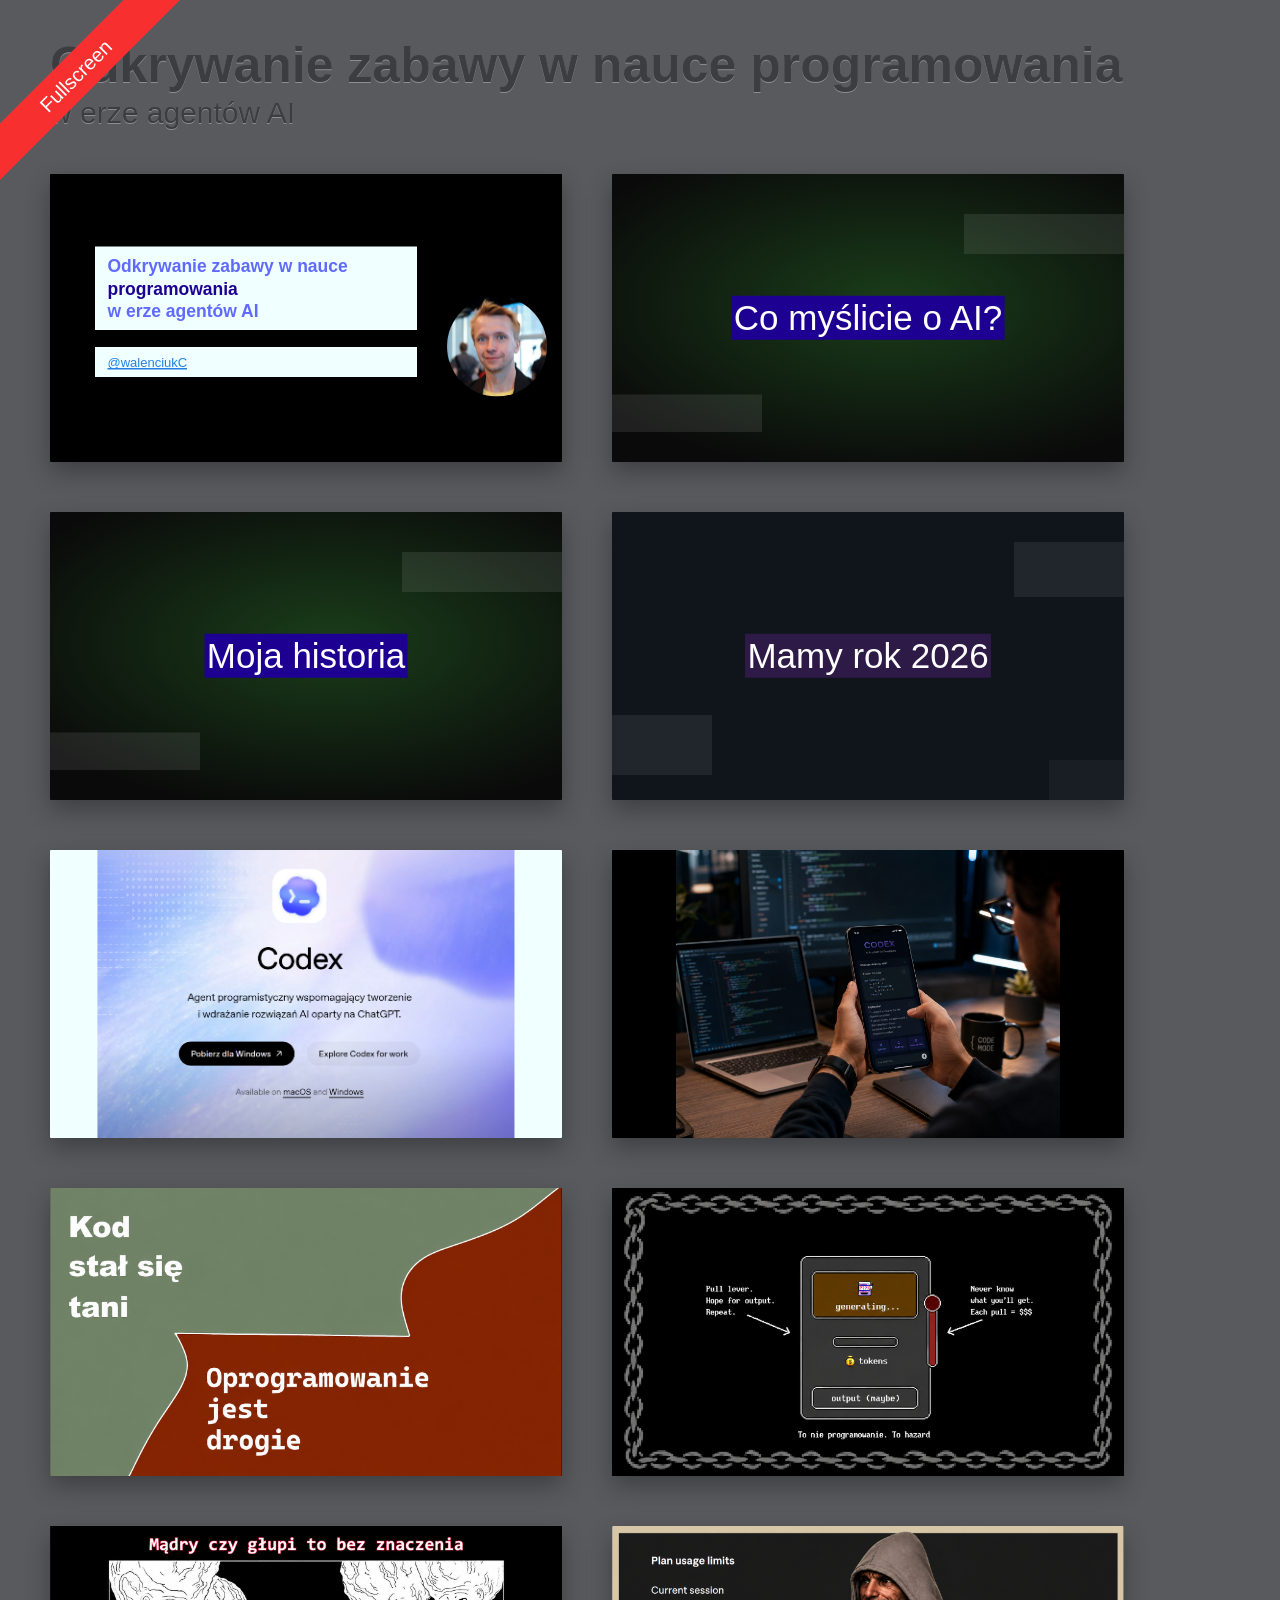
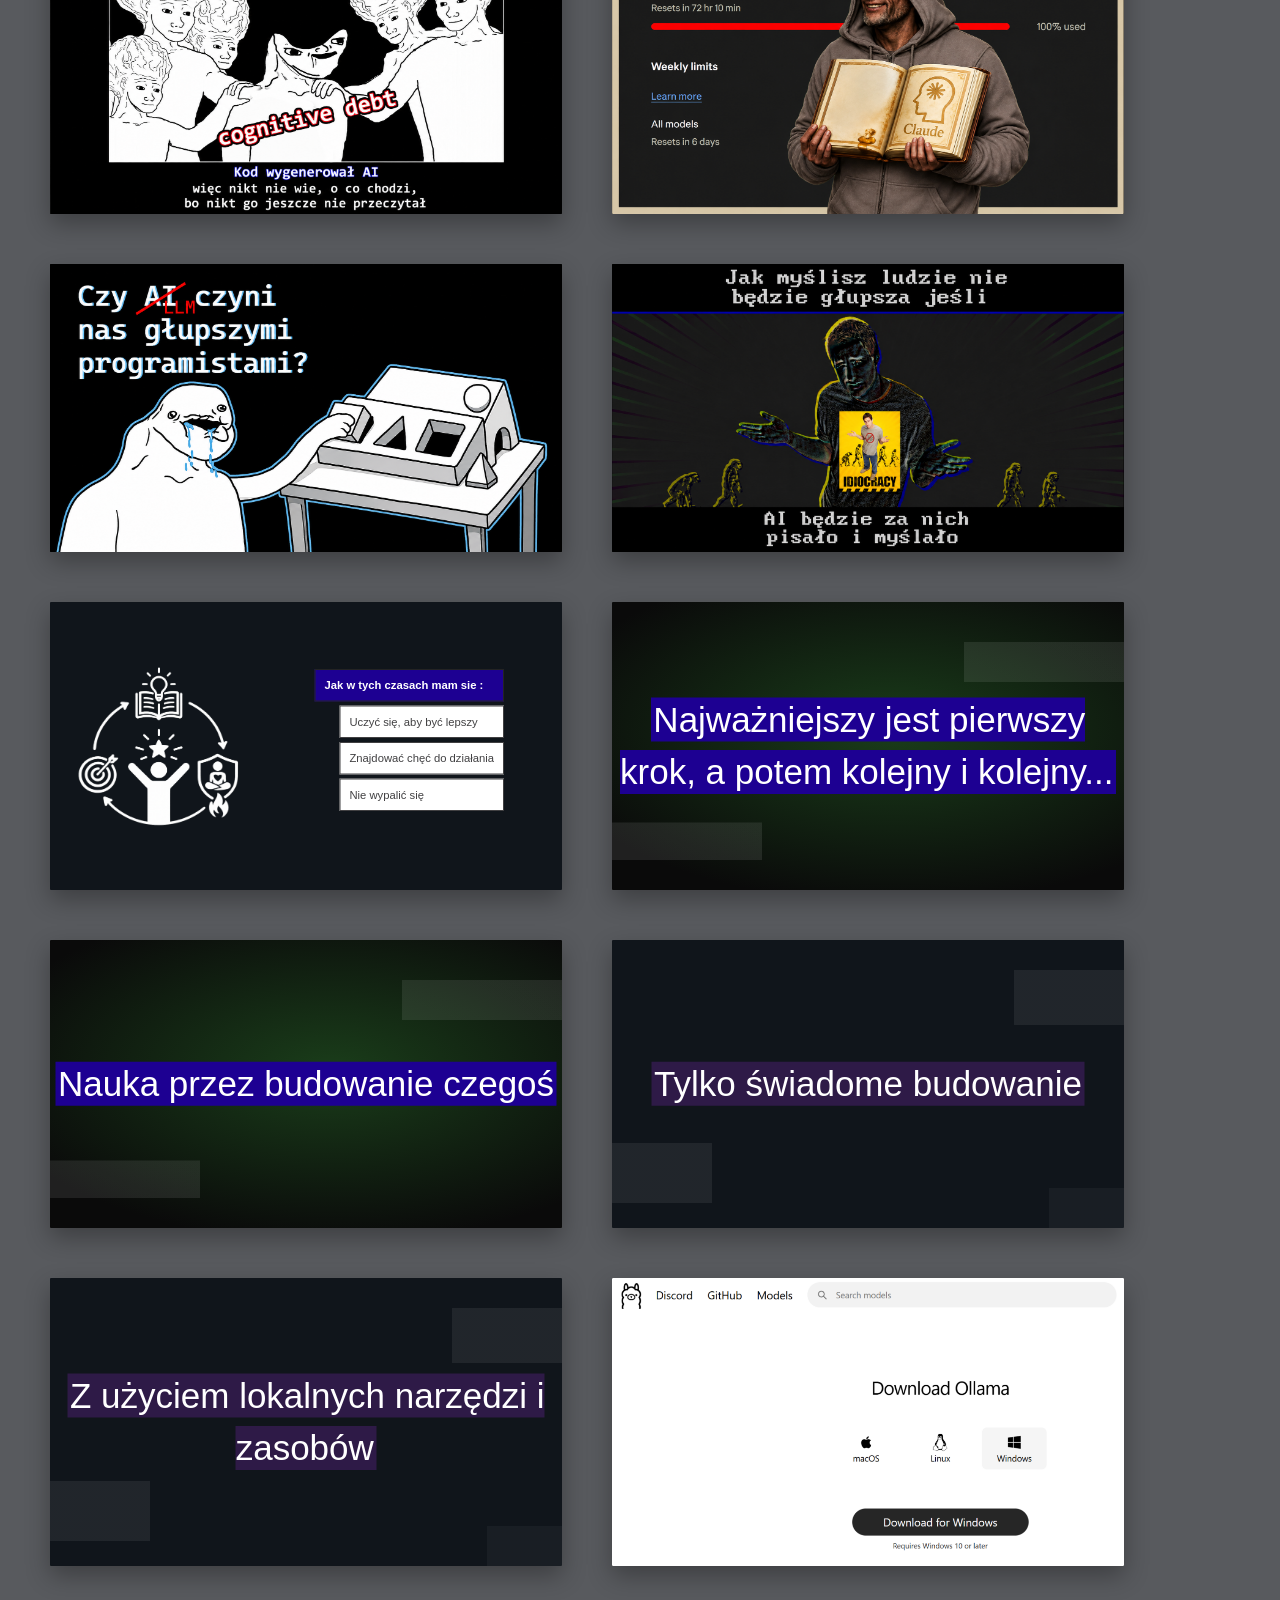
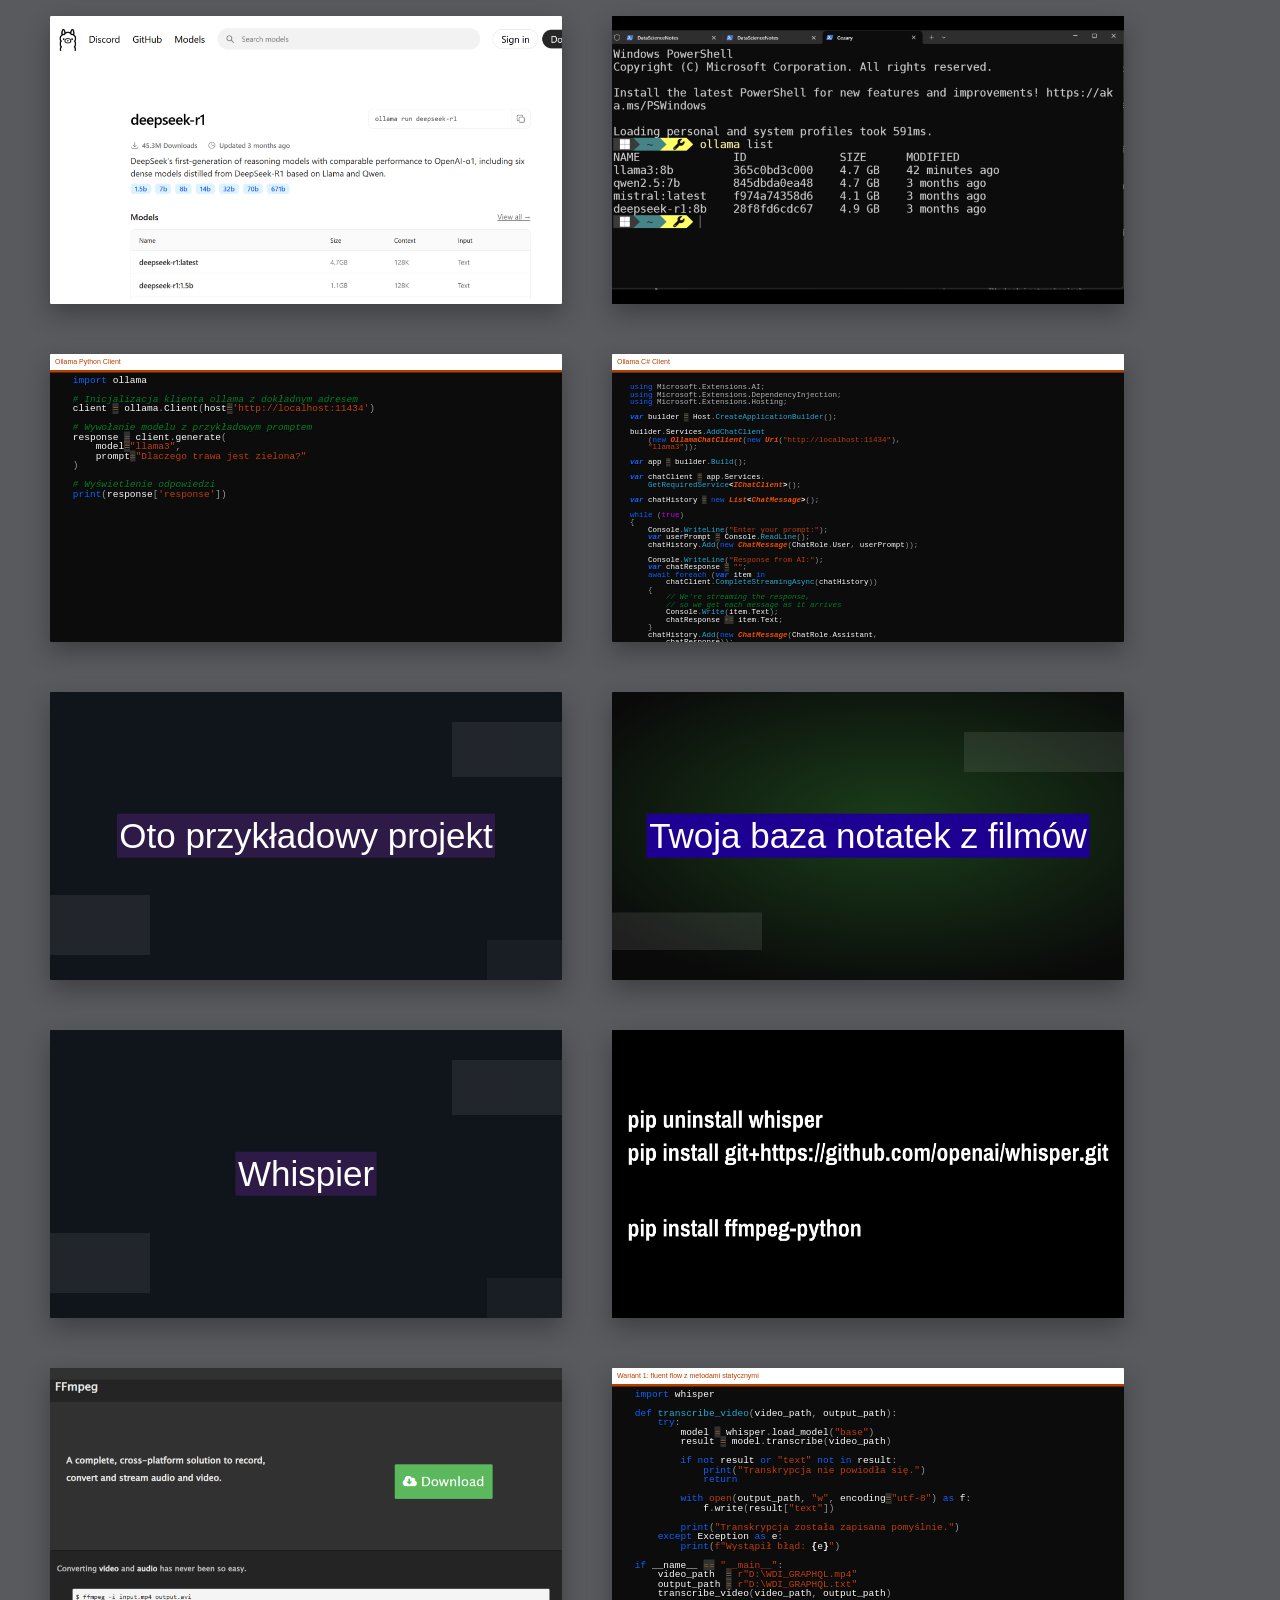
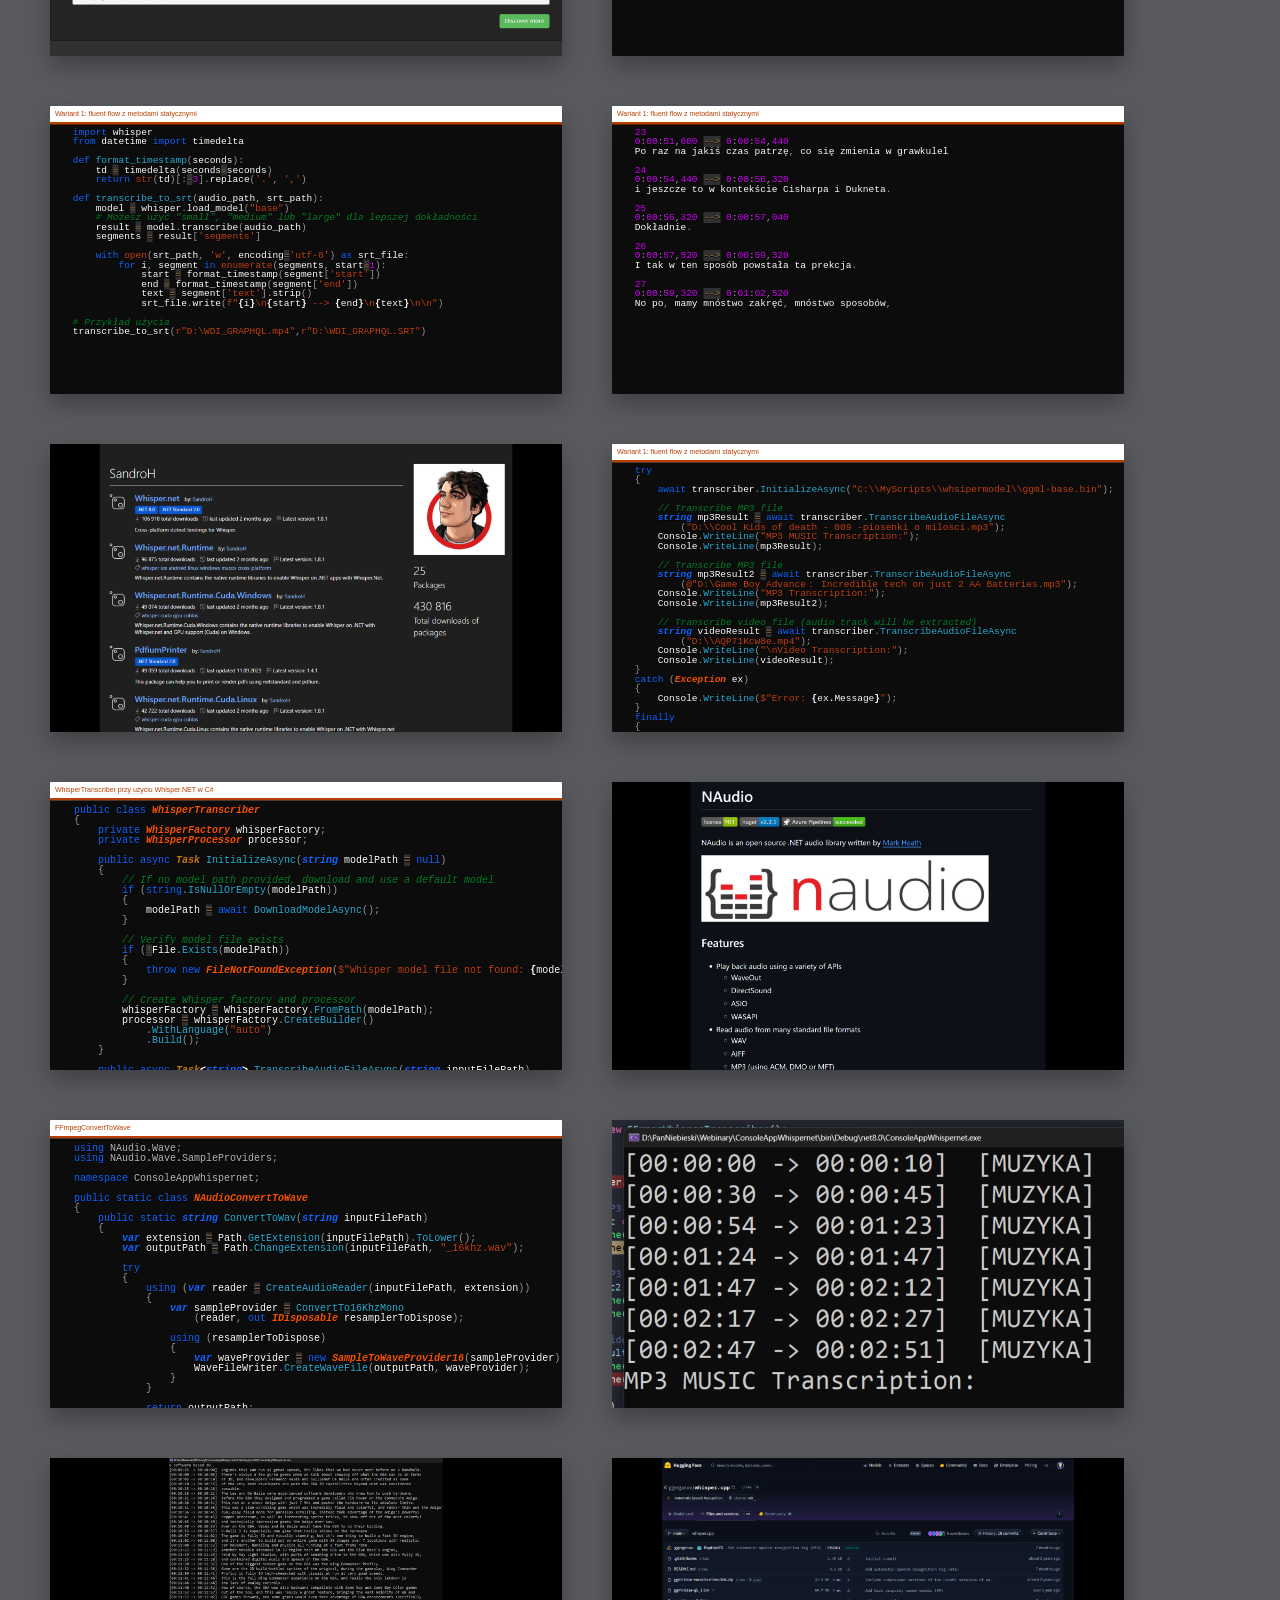
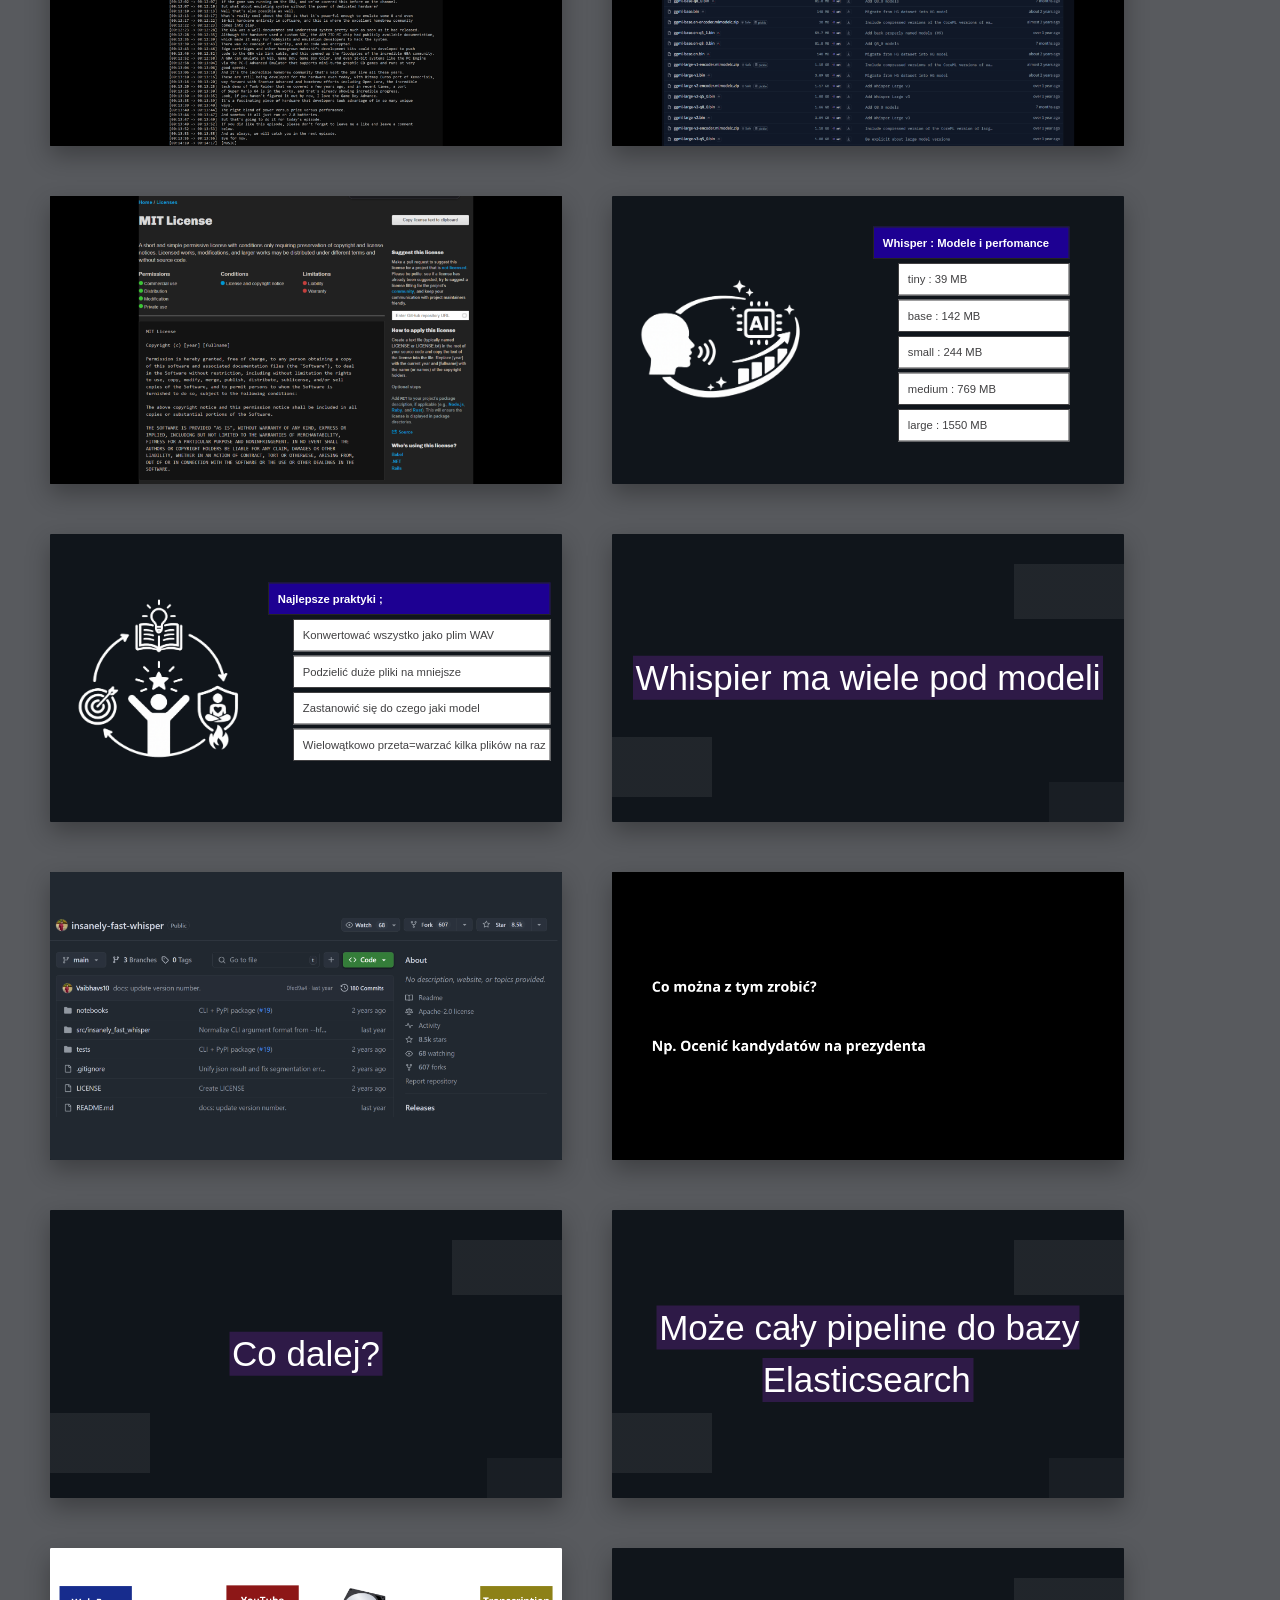
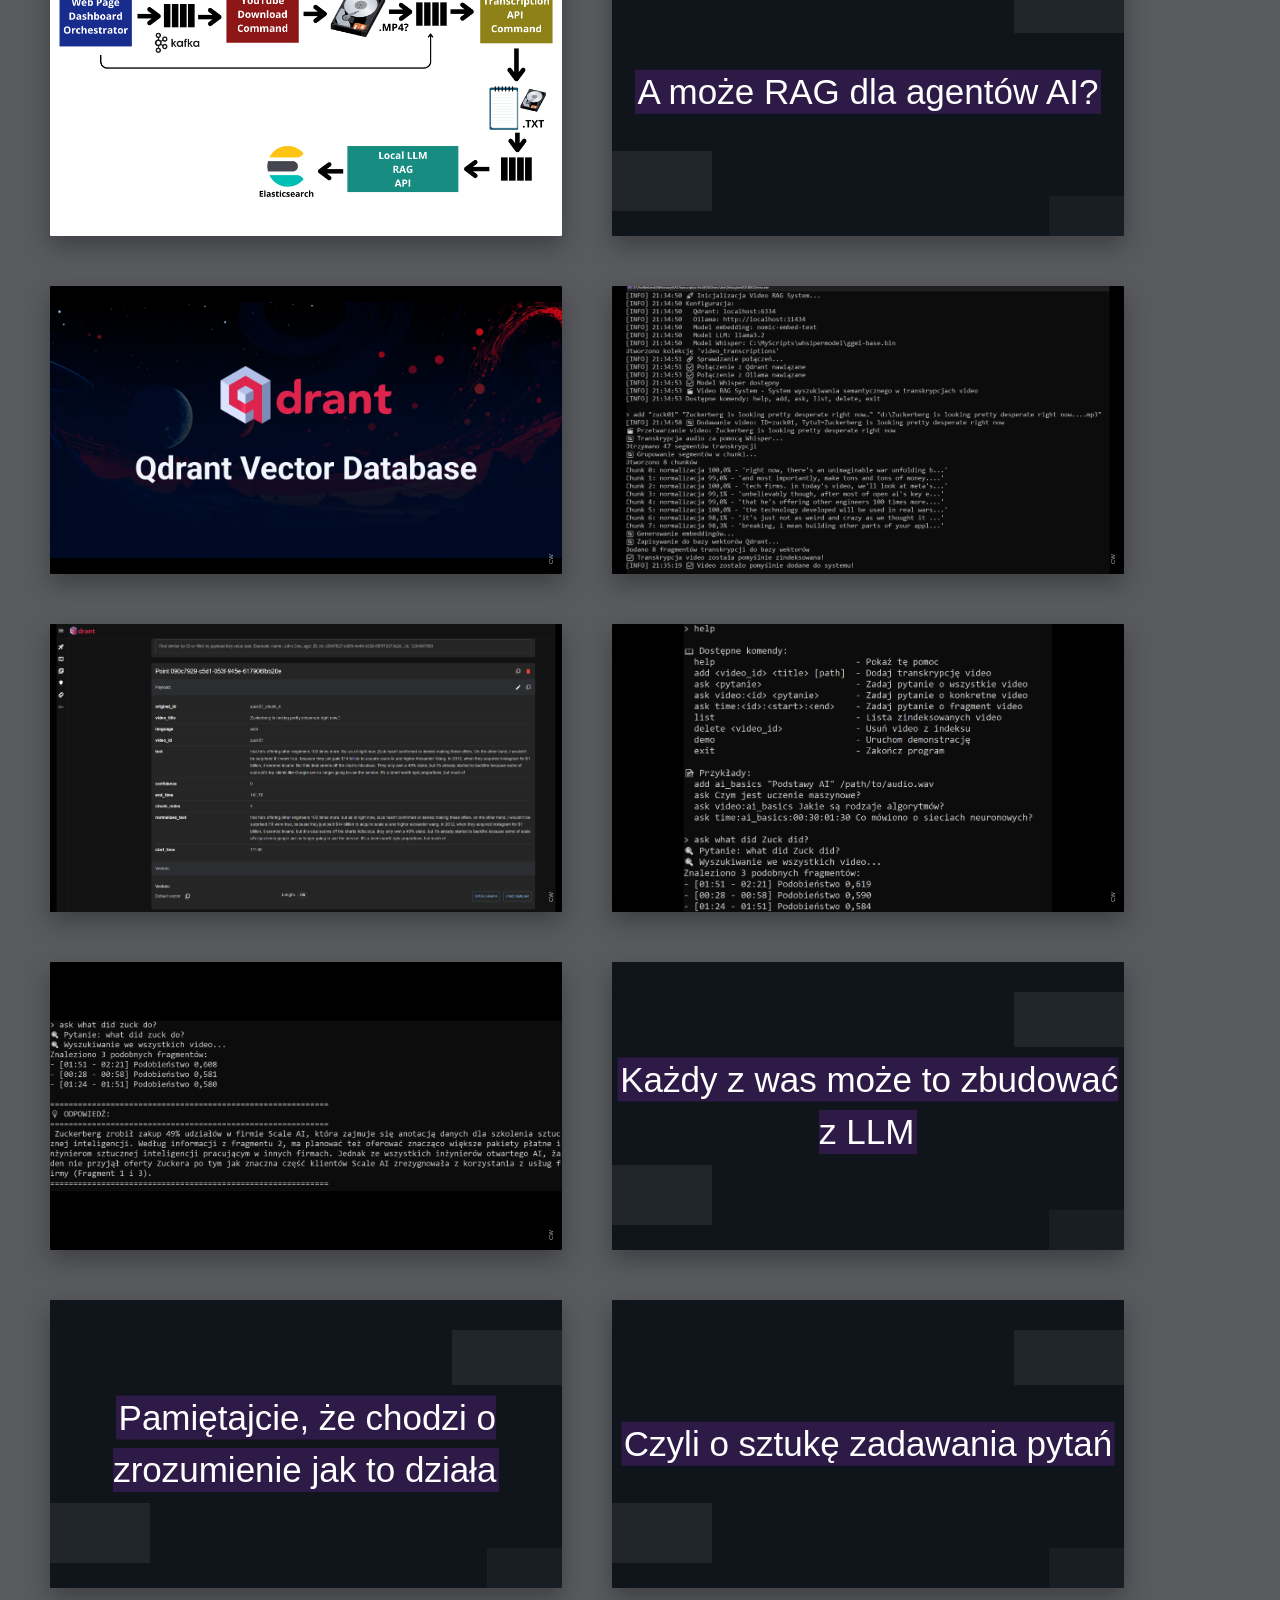
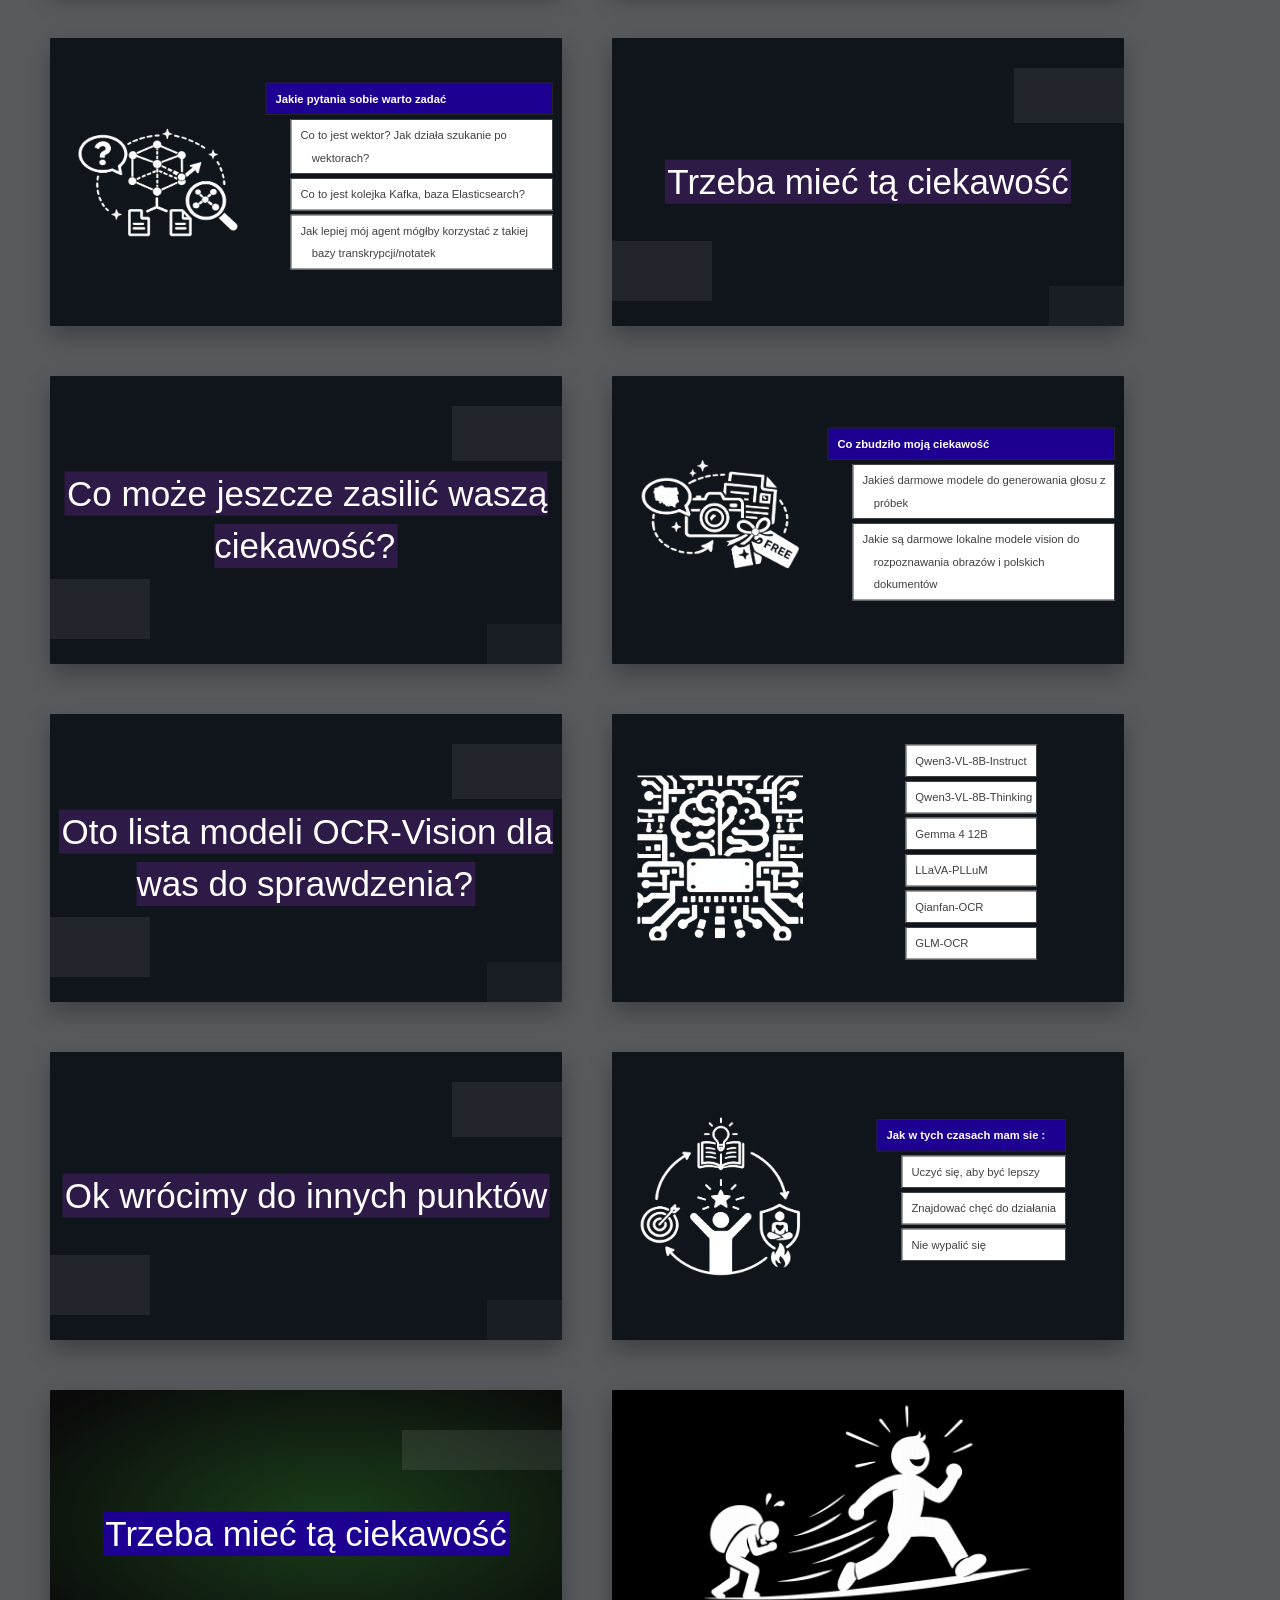
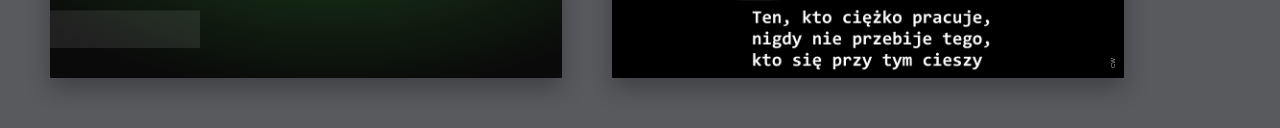
==== index.html @ 6bcb133a "First" ====
<!DOCTYPE html>
<html lang="pl">
<head>
    <title>Odkrywanie zabawy w nauce programowania w erze agentów AI</title>
    <meta charset="utf-8" />
    <meta http-equiv="x-ua-compatible" content="ie=edge" />
    <meta name="viewport" content="width=device-width" />

    <!-- Google Fonts -->
    <link href="https://fonts.googleapis.com/css?family=Fira+Sans:400,900&amp;subset=latin-ext" rel="stylesheet" />

    <!-- 1. Shower Engine (unchanged) -->
    <link rel="stylesheet" href="vendors/shower-ribbon/styles/screen-16x9.css" />

    <!-- 2. NEW: Refactored main.css (replaces old main.css, badge.css, front-page.css) -->
    <!--    Put all 9 files (_tokens.css, _base.css, etc.) in the same folder.        -->
    <!--    main.css uses @import to load them in the correct order.                   -->
    <link rel="stylesheet" href="vendors/shower-walenciuk/styles/main.css" />

    <!-- 3. Prism.js syntax highlighting (unchanged) -->
    <link rel="stylesheet" href="vendors/prism/custom-prism.css" />
    <link rel="stylesheet" href="vendors/prism/prism-my-dark.css" />
    <link rel="stylesheet" href="codegrid-dark.css" />

    <meta property="og:locale" content="pl_PL">
    <meta property="og:type" content="website">
    <meta property="og:title" content="Odkrywanie zabawy w nauce programowania w erze agentów AI">
    <meta property="og:description" content="Presentation for WDI">
    <meta property="og:url" content="https://panniebieski.github.io/MSTech_Od_zera_do_agenta_AI_w_C_Microsoft_Agent_Framework_1_0_i_MCP_w_praktyce/">
    <meta property="og:site_name" content="Odkrywanie zabawy w nauce programowania w erze agentów AI">
    <meta property="og:image" content="https://panniebieski.github.io/MSTech_Od_zera_do_agenta_AI_w_C_Microsoft_Agent_Framework_1_0_i_MCP_w_praktyce/forSocialMedia/FacebookImageForMainPage.jpg"><meta property="og:image:width" content="1200">
    <meta property="og:image:height" content="630">
    <meta name="twitter:title" content="Odkrywanie zabawy w nauce programowania w erze agentów AI">
    <meta name="twitter:description" content="Presentation for DataScience Summit 2026">
    <meta name="twitter:image" content="https://panniebieski.github.io/MSTech_Od_zera_do_agenta_AI_w_C_Microsoft_Agent_Framework_1_0_i_MCP_w_praktyce/forSocialMedia/FacebookImageForMainPage.jpg">
    <meta name="twitter:card" content="summary_large_image">
    <meta name="twitter:site" content="@walenciukc">
    <link rel="icon" type="image/png" sizes="16x16" href="https://panniebieski.github.io/MSTech_Od_zera_do_agenta_AI_w_C_Microsoft_Agent_Framework_1_0_i_MCP_w_praktyce/forSocialMedia/icon/icon16x16.png">
    <link rel="apple-touch-icon" href="https://panniebieski.github.io/MSTech_Od_zera_do_agenta_AI_w_C_Microsoft_Agent_Framework_1_0_i_MCP_w_praktyce/forSocialMedia/icon180x180.png">
    <link rel="shortcut icon" href="https://panniebieski.github.io/MSTech_Od_zera_do_agenta_AI_w_C_Microsoft_Agent_Framework_1_0_i_MCP_w_praktyce/forSocialMedia/icon16x16.png">
</head>

<body class="shower list">

    <header class="caption">
        <h1>Odkrywanie zabawy w nauce programowania</h1>
        <p> w erze agentów AI</p>
    </header>

    <section class="slide front-page">
        <div class="details">
          
            <h2 class="bigbig"><strong style="font-size: 35px; line-height: 1.3;">
                <span class="tc-8">Odkrywanie zabawy w nauce </span><br />
                <span class="tc-6">programowania </span><br />
                <span class="tc-8">w erze agentów AI</span>
            </strong></h2>
            <h2><a href="https://twitter.com/WalenciukC">@walenciukC</a></h2>
        </div>
        <div class="imag">
            <img src="images/my-avatar.jpg" alt="Speaker" />
        </div>
    </section>
    <section class="slide theme-dark tag-darkestblue decor-corners-glow">
        <span class="shout colors"><span>
           Co myślicie o AI?
        </span></span>
    </section>

        <section class="slide theme-dark tag-darkestblue decor-corners-glow">
        <span class="shout colors"><span>
           Moja historia
        </span></span>
    </section>

    <section class="slide theme-dark tag-darkpurple  decor-corners2">
        <span class="shout colors"><span>
           Mamy rok 2026
        </span></span>
    </section>
        <section class="slide theme-black" style="background-color: azure;">
        <figure>
            <img class="cover" src="pictures/01.png" alt="screenshot" />
        </figure>
    </section>
            <section class="slide theme-black">
        <figure>
            <img class="cover" src="pictures/01-1.png" alt="screenshot" />
        </figure>
    </section>
        <section class="slide theme-black">
        <figure>
            <img class="cover" src="pictures/tokens6.jpg" alt="screenshot" />
        </figure>
    </section>
        <section class="slide theme-black">
        <figure>
            <img class="cover" src="pictures/tokens.jpg" alt="screenshot" />
        </figure>
    </section>
    <section class="slide theme-black">
        <figure>
            <img class="cover" src="pictures/tokens4.jpg" alt="screenshot" />
        </figure>
    </section>
    <section class="slide theme-black">
        <figure>
            <img class="cover" src="pictures/tokens3.jpg" alt="screenshot" />
        </figure>
    </section>
            <section class="slide theme-black">
        <figure>
            <img class="cover" src="pictures/tokens5.jpg" alt="screenshot" />
        </figure>
    </section>
            <section class="slide theme-black">
        <figure>
            <img class="cover" src="pictures/token7.png" alt="screenshot" />
        </figure>
    </section>
    <section class="slide theme-dark tag-darkblue fullscreen">
        <div class="layout-splitpoint">
            <div class="split-image">
                <img title="icon" src="pictures/iconsFr/01.png" />
            </div>
            <div class="split-text">
                <ol class="nonumbers">
                    <li class="bold2">Jak w tych czasach mam sie : &nbsp;&nbsp;&nbsp;&nbsp;</li>
                    <ol class="nonumbers">
                        <li class="next">Uczyć się, aby być lepszy</li>
                        <li class="next">Znajdować chęć do działania</li>
                        <li class="next">Nie wypalić się</li>
                    </ol>
                </ol>
            </div>
        </div>
    </section>
    <section class="slide theme-dark tag-darkestblue decor-corners-glow">
        <span class="shout colors"><span>
           Najważniejszy jest pierwszy krok, a potem kolejny i kolejny...
        </span></span>
    </section>
   <section class="slide theme-dark tag-darkestblue decor-corners-glow">
        <span class="shout colors"><span>
           Nauka przez budowanie czegoś
        </span></span>
    </section>
    <section class="slide theme-dark tag-darkpurple  decor-corners2">
        <span class="shout colors"><span>
           Tylko świadome budowanie
        </span></span>
    </section>
        <section class="slide theme-dark tag-darkpurple  decor-corners2">
        <span class="shout colors"><span>
           Z użyciem lokalnych narzędzi i zasobów
        </span></span>
    </section>

                    <section class="slide theme-black">
        <figure>
            <img class="cover" src="pictures/slides/10.png" alt="screenshot" />
        </figure>
    </section>
                    <section class="slide theme-black">
        <figure>
            <img class="cover" src="pictures/slides/11.png" alt="screenshot" />
        </figure>
    </section>
                        <section class="slide theme-black">
        <figure>
            <img class="cover" src="pictures/slides/12.png" alt="screenshot" />
        </figure>
    </section>
        <section class="slide prism over bhgry">
        <div class="layout-code">
            <div class="code-header variant-white">
                <h2>Ollama Python Client</h2>
            </div>
            <div class="code-body canscroll">
                <pre style="font-size: 19px; overflow: hidden;">
                    <code style="line-height: 19px !important;" class="language-python">
                        import ollama

                        # Inicjalizacja klienta ollama z dokładnym adresem
                        client = ollama.Client(host='http://localhost:11434')

                        # Wywołanie modelu z przykładowym promptem
                        response = client.generate(
                            model="llama3",
                            prompt="Dlaczego trawa jest zielona?"
                        )

                        # Wyświetlenie odpowiedzi
                        print(response['response'])
                    </code>
                </pre>
            </div>
        </div>
    </section>
    <section class="slide prism over bhgry">
        <div class="layout-code">
            <div class="code-header variant-white">
                <h2>Ollama C# Client</h2>
            </div>
            <div class="code-body canscroll">
                <pre style="font-size: 15px; overflow: hidden;">
                    <code style="line-height: 15px !important;" class="language-cs">


                        using Microsoft.Extensions.AI;
                        using Microsoft.Extensions.DependencyInjection;
                        using Microsoft.Extensions.Hosting;

                        var builder = Host.CreateApplicationBuilder();

                        builder.Services.AddChatClient
                            (new OllamaChatClient(new Uri(&quot;http://localhost:11434&quot;),
                            &quot;llama3&quot;));

                        var app = builder.Build();

                        var chatClient = app.Services.
                            GetRequiredService&lt;IChatClient&gt;();

                        var chatHistory = new List&lt;ChatMessage&gt;();

                        while (true)
                        {
                            Console.WriteLine(&quot;Enter your prompt:&quot;);
                            var userPrompt = Console.ReadLine();
                            chatHistory.Add(new ChatMessage(ChatRole.User, userPrompt));

                            Console.WriteLine(&quot;Response from AI:&quot;);
                            var chatResponse = &quot;&quot;;
                            await foreach (var item in
                                chatClient.CompleteStreamingAsync(chatHistory))
                            {
                                // We&#39;re streaming the response,
                                // so we get each message as it arrives
                                Console.Write(item.Text);
                                chatResponse += item.Text;
                            }
                            chatHistory.Add(new ChatMessage(ChatRole.Assistant,
                                chatResponse));
                            Console.WriteLine();
                        }
                    </code>
                </pre>
            </div>
        </div>
    </section>
  <section class="slide theme-dark tag-darkpurple  decor-corners2">
        <span class="shout colors"><span>
           Oto przykładowy projekt
        </span></span>
    </section>
      <section class="slide theme-dark tag-darkestblue  decor-corners-glow">
        <span class="shout colors"><span>
           Twoja baza notatek z filmów
        </span></span>
    </section>
      <section class="slide theme-dark tag-darkpurple  decor-corners2">
        <span class="shout colors"><span>
            Whispier
        </span></span>
    </section>
                        <section class="slide theme-black">
        <figure>
            <img class="cover" src="pictures/slides/73.png" alt="screenshot" />
        </figure>
    </section>
                        <section class="slide theme-black">
        <figure>
            <img class="cover" src="pictures/slides/74.png" alt="screenshot" />
        </figure>
    </section>
            <section class="slide prism over bhgry">
        <div class="layout-code">
            <div class="code-header variant-white">
                <h2>Wariant 1: fluent flow z metodami statycznymi</h2>
            </div>
            <div class="code-body canscroll">
                <pre style="font-size: 19px; overflow: hidden;">
                    <code style="line-height: 19px !important;" class="language-python">
                        import whisper

                        def transcribe_video(video_path, output_path):
                            try:
                                model = whisper.load_model(&quot;base&quot;)
                                result = model.transcribe(video_path)

                                if not result or &quot;text&quot; not in result:
                                    print(&quot;Transkrypcja nie powiodła się.&quot;)
                                    return

                                with open(output_path, &quot;w&quot;, encoding=&quot;utf-8&quot;) as f:
                                    f.write(result[&quot;text&quot;])

                                print(&quot;Transkrypcja została zapisana pomyślnie.&quot;)
                            except Exception as e:
                                print(f&quot;Wystąpił błąd: {e}&quot;)

                        if __name__ == &quot;__main__&quot;:
                            video_path  = r&quot;D:\WDI_GRAPHQL.mp4&quot;
                            output_path = r&quot;D:\WDI_GRAPHQL.txt&quot;
                            transcribe_video(video_path, output_path)

                    </code>
                </pre>
            </div>
        </div>
    </section>
            <section class="slide prism over bhgry">
        <div class="layout-code">
            <div class="code-header variant-white">
                <h2>Wariant 1: fluent flow z metodami statycznymi</h2>
            </div>
            <div class="code-body canscroll">
                <pre style="font-size: 19px; overflow: hidden;">
                    <code style="line-height: 19px !important;" class="language-python">
                        import whisper
                        from datetime import timedelta

                        def format_timestamp(seconds):
                            td = timedelta(seconds=seconds)
                            return str(td)[:-3].replace(&#39;.&#39;, &#39;,&#39;)

                        def transcribe_to_srt(audio_path, srt_path):
                            model = whisper.load_model(&quot;base&quot;)  
                            # Możesz użyć &quot;small&quot;, &quot;medium&quot; lub &quot;large&quot; dla lepszej dokładności
                            result = model.transcribe(audio_path)
                            segments = result[&#39;segments&#39;]

                            with open(srt_path, &#39;w&#39;, encoding=&#39;utf-8&#39;) as srt_file:
                                for i, segment in enumerate(segments, start=1):
                                    start = format_timestamp(segment[&#39;start&#39;])
                                    end = format_timestamp(segment[&#39;end&#39;])
                                    text = segment[&#39;text&#39;].strip()
                                    srt_file.write(f&quot;{i}\n{start} --&gt; {end}\n{text}\n\n&quot;)

                        # Przykład użycia
                        transcribe_to_srt(r&quot;D:\WDI_GRAPHQL.mp4&quot;,r&quot;D:\WDI_GRAPHQL.SRT&quot;)
                    </code>
                </pre>
            </div>
        </div>
    </section>
                <section class="slide prism over bhgry">
        <div class="layout-code">
            <div class="code-header variant-white">
                <h2>Wariant 1: fluent flow z metodami statycznymi</h2>
            </div>
            <div class="code-body canscroll">
                <pre style="font-size: 19px; overflow: hidden;">
                    <code style="line-height: 19px !important;" class="language-python">
                        23
                        0:00:51,600 --&gt; 0:00:54,440
                        Po raz na jakiś czas patrzę, co się zmienia w grawkulel

                        24
                        0:00:54,440 --&gt; 0:00:56,320
                        i jeszcze to w kontekście Cisharpa i Dukneta.

                        25
                        0:00:56,320 --&gt; 0:00:57,040
                        Dokładnie.

                        26
                        0:00:57,520 --&gt; 0:00:59,320
                        I tak w ten spos&#243;b powstała ta prekcja.

                        27
                        0:00:59,320 --&gt; 0:01:02,520
                        No po, mamy mn&#243;stwo zakręć, mn&#243;stwo sposob&#243;w,
                    </code>
                </pre>
            </div>
        </div>
    </section>

                        <section class="slide theme-black">
        <figure>
            <img class="cover" src="pictures/slides/76.png" alt="screenshot" />
        </figure>
    </section>
                    <section class="slide prism over bhgry">
        <div class="layout-code">
            <div class="code-header variant-white">
                <h2>Wariant 1: fluent flow z metodami statycznymi</h2>
            </div>
            <div class="code-body canscroll">
                <pre style="font-size: 19px; overflow: hidden;">
                    <code style="line-height: 19px !important;" class="language-csharp">
                        try
                        {
                            await transcriber.InitializeAsync(&quot;C:\\MyScripts\\whsipermodel\\ggml-base.bin&quot;);

                            // Transcribe MP3 file
                            string mp3Result = await transcriber.TranscribeAudioFileAsync
                                (&quot;D:\\Cool Kids of death - 009 -piosenki o milosci.mp3&quot;);
                            Console.WriteLine(&quot;MP3 MUSIC Transcription:&quot;);
                            Console.WriteLine(mp3Result);

                            // Transcribe MP3 file
                            string mp3Result2 = await transcriber.TranscribeAudioFileAsync
                                (@&quot;D:\Game Boy Advance： Incredible tech on just 2 AA Batteries.mp3&quot;);
                            Console.WriteLine(&quot;MP3 Transcription:&quot;);
                            Console.WriteLine(mp3Result2);

                            // Transcribe video file (audio track will be extracted)
                            string videoResult = await transcriber.TranscribeAudioFileAsync
                                (&quot;D:\\AQP71Kcw8e.mp4&quot;);
                            Console.WriteLine(&quot;\nVideo Transcription:&quot;);
                            Console.WriteLine(videoResult);
                        }
                        catch (Exception ex)
                        {
                            Console.WriteLine($&quot;Error: {ex.Message}&quot;);
                        }
                        finally
                        {
                            transcriber.Dispose();
                        }
                    </code>
                </pre>
            </div>
        </div>
    </section>
            <section class="slide prism over bhgry">
        <div class="grid-container">
            <div class="HeaderTitle GG"> 
                <h2 class="headerCODE GG">WhisperTranscriber przy użyciu Whisper.NET w C#</h2>
            </div>
            <div class="PlaceCodeHere canscroll">
                <pre style="font-size: 20px;overflow: hidden;  " class="language-csharp">
                    <code style="line-height: 20px !important;">
                        public class WhisperTranscriber
                        {
                            private WhisperFactory whisperFactory;
                            private WhisperProcessor processor;

                            public async Task InitializeAsync(string modelPath = null)
                            {
                                // If no model path provided, download and use a default model
                                if (string.IsNullOrEmpty(modelPath))
                                {
                                    modelPath = await DownloadModelAsync();
                                }

                                // Verify model file exists
                                if (!File.Exists(modelPath))
                                {
                                    throw new FileNotFoundException($&quot;Whisper model file not found: {modelPath}&quot;);
                                }

                                // Create Whisper factory and processor
                                whisperFactory = WhisperFactory.FromPath(modelPath);
                                processor = whisperFactory.CreateBuilder()
                                    .WithLanguage(&quot;auto&quot;)
                                    .Build();
                            }

                            public async Task&lt;string&gt; TranscribeAudioFileAsync(string inputFilePath)
                            {
                                try
                                {
                                    string wavFilePath = null;

                                    if (FFmpegConvertToWave.IsFFmpegAvailable() == true)
                                    {
                                        wavFilePath = NAudioConvertToWave.ConvertToWav(inputFilePath);
                                    }
                                    else
                                    {
                                        // Convert to 16kHz mono WAV using FFmpeg
                                        wavFilePath = await FFmpegConvertToWave.ConvertToWhisperFormatAsync(inputFilePath);
                                    }

                                    // Transcribe audio
                                    var fullTranscription = &quot;&quot;;

                                    using (var fileStream = File.OpenRead(wavFilePath))
                                    {
                                        await foreach (var segment in processor.ProcessAsync(fileStream))
                                        {
                                            Console.WriteLine($&quot;[{segment.Start:hh\\:mm\\:ss} -&gt; {segment.End:hh\\:mm\\:ss}] {segment.Text}&quot;);
                                            fullTranscription += segment.Text + &quot; &quot;;
                                        }
                                    }

                                    // Clean up temporary file if it was created
                                    if (wavFilePath != inputFilePath &amp;&amp; File.Exists(wavFilePath))
                                    {
                                        File.Delete(wavFilePath);
                                    }

                                    return fullTranscription.Trim();
                                }
                                catch (Exception ex)
                                {
                                    throw new Exception($&quot;Error transcribing audio: {ex.Message}&quot;, ex);
                                }
                            }


                            private async Task&lt;string&gt; DownloadModelAsync()
                            {
                                var modelDir = Path.Combine(Environment.GetFolderPath(Environment.SpecialFolder.ApplicationData), &quot;WhisperModels&quot;);
                                Directory.CreateDirectory(modelDir);

                                var modelPath = Path.Combine(modelDir, &quot;ggml-base.bin&quot;);

                                if (!File.Exists(modelPath))
                                {
                                    Console.WriteLine(&quot;Downloading Whisper base model...&quot;);
                                    using var client = new HttpClient();
                                    var url = &quot;https://huggingface.co/ggerganov/whisper.cpp/resolve/main/ggml-base.bin&quot;;

                                    try
                                    {
                                        var response = await client.GetAsync(url);
                                        response.EnsureSuccessStatusCode();

                                        await using var fileStream = File.Create(modelPath);
                                        await response.Content.CopyToAsync(fileStream);
                                        Console.WriteLine($&quot;Model downloaded to: {modelPath}&quot;);
                                    }
                                    catch (Exception ex)
                                    {
                                        throw new Exception($&quot;Failed to download model: {ex.Message}&quot;);
                                    }
                                }

                                return modelPath;
                            }

                            public void Dispose()
                            {
                                processor?.Dispose();
                                whisperFactory?.Dispose();
                            }
                        }
                    </code>
                </pre>
            </div>
        </div>
    </section>
                                <section class="slide theme-black">
        <figure>
            <img class="cover" src="pictures/slides/79.png" alt="screenshot" />
        </figure>
    </section>
        <section class="slide prism over bhgry">
        <div class="grid-container">
            <div class="HeaderTitle GG"> 
                <h2 class="headerCODE GG">FFmpegConvertToWave</h2>
            </div>
            <div class="PlaceCodeHere canscroll">
                <pre style="font-size: 20px;overflow: hidden;  " class="language-csharp">
                    <code style="line-height: 20px !important;">
                        using NAudio.Wave;
                        using NAudio.Wave.SampleProviders;

                        namespace ConsoleAppWhispernet;

                        public static class NAudioConvertToWave
                        {
                            public static string ConvertToWav(string inputFilePath)
                            {
                                var extension = Path.GetExtension(inputFilePath).ToLower();
                                var outputPath = Path.ChangeExtension(inputFilePath, "_16khz.wav");

                                try
                                {
                                    using (var reader = CreateAudioReader(inputFilePath, extension))
                                    {
                                        var sampleProvider = ConvertTo16KhzMono
                                            (reader, out IDisposable resamplerToDispose);

                                        using (resamplerToDispose)
                                        {
                                            var waveProvider = new SampleToWaveProvider16(sampleProvider);
                                            WaveFileWriter.CreateWaveFile(outputPath, waveProvider);
                                        }
                                    }

                                    return outputPath;
                                }
                                catch (Exception ex)
                                {
                                    throw new Exception($"Error converting {inputFilePath} to 16kHz WAV: {ex.Message}", ex);
                                }
                            }


                            private static AudioFileReader CreateAudioReader
                                (string inputFilePath, string extension)
                            {
                                if (extension == ".mp3" || extension == ".wav")
                                {
                                    return new AudioFileReader(inputFilePath);
                                }
                                else
                                {
                                    // Convert unsupported formats using MediaFoundationReader to a WAV file in memory
                                    var tempReader = new MediaFoundationReader(inputFilePath);
                                    var tempWavPath = Path.GetTempFileName();
                                    WaveFileWriter.CreateWaveFile(tempWavPath, tempReader);
                                    tempReader.Dispose();

                                    return new AudioFileReader(tempWavPath);
                                }
                            }

                            private static ISampleProvider ConvertTo16KhzMono
                                (AudioFileReader reader, out IDisposable resamplerToDispose)
                            {
                                // First, convert to mono if needed
                                ISampleProvider monoProvider;
                                if (reader.WaveFormat.Channels == 1)
                                {
                                    monoProvider = reader; // Already mono
                                }
                                else
                                {
                                    monoProvider = new StereoToMonoSampleProvider(reader);
                                }

                                // Then, resample to 16000 Hz if needed
                                if (reader.WaveFormat.SampleRate != 16000)
                                {
                                    var resampler = new WdlResamplingSampleProvider(monoProvider, 16000);
                                    resamplerToDispose = reader; // Dispose reader at the end
                                    return resampler;
                                }

                                // No resampling needed
                                resamplerToDispose = reader; // Still need to dispose the reader
                                return monoProvider;
                            }
                        }
                    </code>
                </pre>
            </div>
        </div>
    </section>

                            <section class="slide theme-black">
        <figure>
            <img class="cover" src="pictures/slides/77.png" alt="screenshot" />
        </figure>
    </section>
                            <section class="slide theme-black">
        <figure>
            <img class="cover" src="pictures/slides/78.png" alt="screenshot" />
        </figure>
    </section>

                        <section class="slide theme-black">
        <figure>
            <img class="cover" src="pictures/slides/80.png" alt="screenshot" />
        </figure>
    </section>
                            <section class="slide theme-black">
        <figure>
            <img class="cover" src="pictures/slides/81.png" alt="screenshot" />
        </figure>
    </section>
        <section class="slide theme-dark tag-darkblue fullscreen">
        <div class="layout-splitpoint">
            <div class="split-image">
                <img title="icon" src="pictures/iconsFr/02.png" />
            </div>
            <div class="split-text">
                <ol class="nonumbers">
                    <li class="bold2">Whisper : Modele i perfomance &nbsp;&nbsp;&nbsp;&nbsp;</li>
                    <ol class="nonumbers">
                        <li class="next">tiny : 39 MB</li>
                        <li class="next">base : 142 MB</li>
                        <li class="next">small : 244 MB</li>
                        <li class="next">medium : 769 MB</li>
                        <li class="next">large : 1550 MB</li>
                    </ol>
                </ol>
            </div>
        </div>
    </section>
            <section class="slide theme-dark tag-darkblue fullscreen">
        <div class="layout-splitpoint">
            <div class="split-image">
                <img title="icon" src="pictures/iconsFr/01.png" />
            </div>
            <div class="split-text">
                <ol class="nonumbers">
                    <li class="bold2">Najlepsze praktyki ;</li>
                    <ol class="nonumbers">
                        <li class="next">Konwertować wszystko jako plim WAV</li>
                        <li class="next">Podzielić duże pliki na mniejsze</li>
                        <li class="next">Zastanowić się do czego jaki model</li>
                        <li class="next">Wielowątkowo przeta=warzać kilka plików na raz</li>
                    </ol>
                </ol>
            </div>
        </div>
    </section>
          <section class="slide theme-dark tag-darkpurple  decor-corners2">
        <span class="shout colors"><span>
            Whispier ma wiele pod modeli
        </span></span>
    </section>

                                <section class="slide theme-black">
        <figure>
            <img class="cover" src="pictures/slides/91.png" alt="screenshot" />
        </figure>
    </section>
                            <section class="slide theme-black">
        <figure>
            <img class="cover" src="pictures/slides/92.png" alt="screenshot" />
        </figure>
    </section>

              <section class="slide theme-dark tag-darkpurple  decor-corners2">
        <span class="shout colors"><span>
            Co dalej?
        </span></span>
    </section>

                  <section class="slide theme-dark tag-darkpurple  decor-corners2">
        <span class="shout colors"><span>
            Może cały pipeline do bazy Elasticsearch
        </span></span>
    </section>

     <section class="slide" style="background-color:black">
        <figure>
            <img class="cover" src="pictures/slides/39.png" alt="blog">
            <figcaption class="white">CW</figcaption>
        </figure>
    </section>
                      <section class="slide theme-dark tag-darkpurple  decor-corners2">
        <span class="shout colors"><span>
            A może RAG dla agentów AI?
        </span></span>
    </section>

    <section class="slide" style="background-color:black">
        <figure>
            <img class="cover" src="pictures/slides/qdrant.png" alt="blog">
            <figcaption class="white">CW</figcaption>
        </figure>
    </section>
                            <section class="slide" style="background-color:black">
        <figure>
            <img class="cover" src="pictures/slides/rag-01.png" alt="blog">
            <figcaption class="white">CW</figcaption>
        </figure>
    </section>
                                <section class="slide" style="background-color:black">
        <figure>
            <img class="cover" src="pictures/slides/rag-02.png" alt="blog">
            <figcaption class="white">CW</figcaption>
        </figure>
    </section>
                                <section class="slide" style="background-color:black">
        <figure>
            <img class="cover" src="pictures/slides/rag-03.png" alt="blog">
            <figcaption class="white">CW</figcaption>
        </figure>
    </section>
                                <section class="slide" style="background-color:black">
        <figure>
            <img class="cover" src="pictures/slides/rag-04.png" alt="blog">
            <figcaption class="white">CW</figcaption>
        </figure>
    </section>
                          <section class="slide theme-dark tag-darkpurple  decor-corners2">
        <span class="shout colors"><span>
            Każdy z was może to zbudować z LLM
        </span></span>
    </section>
                          <section class="slide theme-dark tag-darkpurple  decor-corners2">
        <span class="shout colors"><span>
            Pamiętajcie, że chodzi o zrozumienie jak to działa
        </span></span>
    </section>
                              <section class="slide theme-dark tag-darkpurple  decor-corners2">
        <span class="shout colors"><span>
            Czyli o sztukę zadawania pytań
        </span></span>
    </section>


            <section class="slide theme-dark tag-darkblue fullscreen">
        <div class="layout-splitpoint">
            <div class="split-image">
                <img title="icon" src="pictures/iconsFr/04.png" />
            </div>
            <div class="split-text">
                <ol class="nonumbers">
                    <li class="bold2">Jakie pytania sobie warto zadać</li>
                    <ol class="nonumbers">
                        <li class="next">Co to jest wektor? Jak działa szukanie po wektorach?</li>
                        <li class="next">Co to jest kolejka Kafka, baza Elasticsearch?</li>
                        <li class="next">Jak lepiej mój agent mógłby korzystać z takiej bazy transkrypcji/notatek</li>
                    </ol>
                </ol>
            </div>
        </div>
    </section>
    <section class="slide theme-dark tag-darkpurple  decor-corners2">
        <span class="shout colors"><span>
            Trzeba mieć tą ciekawość
        </span></span>
    </section>
        <section class="slide theme-dark tag-darkpurple  decor-corners2">
        <span class="shout colors"><span>
            Co może jeszcze zasilić waszą ciekawość?
        </span></span>
    </section>
        <section class="slide theme-dark tag-darkblue fullscreen">
        <div class="layout-splitpoint">
            <div class="split-image">
                <img title="icon" src="pictures/iconsFr/05.png" />
            </div>
            <div class="split-text">
                <ol class="nonumbers">
                    <li class="bold2">Co zbudziło moją ciekawość</li>
                    <ol class="nonumbers">
                        <li class="next">Jakieś darmowe modele do generowania głosu z próbek</li>
                        <li class="next">Jakie są darmowe lokalne modele vision do rozpoznawania obrazów i polskich dokumentów</li>
                    </ol>
                </ol>
            </div>
        </div>
    </section>
    <section class="slide theme-dark  tag-darkpurple  decor-corners2">
        <span class="shout colors"><span>
            Oto lista modeli OCR-Vision dla was do sprawdzenia?
        </span></span>
    </section>
        <section class="slide theme-dark tag-darkblue fullscreen">
        <div class="layout-splitpoint">
            <div class="split-image">
                <img title="icon" src="pictures/iconsFr/06.png" />
            </div>
            <div class="split-text">
                <ol class="nonumbers">
                        <li class="next">Qwen3-VL-8B-Instruct</li>
                        <li class="next">Qwen3-VL-8B-Thinking</li>
                        <li class="next">Gemma 4 12B</li>
                        <li class="next">LLaVA-PLLuM</li>
                        <li class="next">Qianfan-OCR</li>
                        <li class="next">GLM-OCR</li>
                </ol>
            </div>
        </div>
    </section>
            <section class="slide theme-dark tag-darkpurple  decor-corners2">
        <span class="shout colors"><span>
            Ok wrócimy do innych punktów
        </span></span>
    </section>
    <section class="slide theme-dark tag-darkblue fullscreen">
        <div class="layout-splitpoint">
            <div class="split-image">
                <img title="icon" src="pictures/iconsFr/01.png" />
            </div>
            <div class="split-text">
                <ol class="nonumbers">
                    <li class="bold2">Jak w tych czasach mam sie : &nbsp;&nbsp;&nbsp;&nbsp;</li>
                    <ol class="nonumbers">
                        <li class="next">Uczyć się, aby być lepszy</li>
                        <li class="next">Znajdować chęć do działania</li>
                        <li class="next">Nie wypalić się</li>
                    </ol>
                </ol>
            </div>
        </div>
    </section>
        <section class="slide theme-dark tag-darkestblue  decor-corners-glow">
        <span class="shout colors"><span>
            Trzeba mieć tą ciekawość
        </span></span>
    </section>
                                <section class="slide" style="background-color:black">
        <figure>
            <img class="cover" src="pictures/Last.png" alt="blog">
            <figcaption class="white">CW</figcaption>
        </figure>
    </section>

    <!-- Gamepad support (optional) -->
    <script src="vendors/gamepad/gamepad.js"></script>

    <!-- Shower engine -->
    <script src="vendors/shower/shower.min.js"></script>

    <!-- Gamepad ↔ Shower bridge -->
    <script src="vendors/shower-gamepad/shower.gamepad.js"></script>

    <!-- Prism.js syntax highlighting -->
    <script src="vendors/prism/prism.js"></script>
    <script src="vendors/prism/custom-prism.js"></script>

    <!-- Fullscreen badge (top-left corner) -->
    <footer class="badge badge-top-left">
        <a href="#" class="fullscreen">Fullscreen</a>
    </footer>

</body>
</html>
---- vendors/shower-ribbon/styles/screen-16x9.css ----
/**
 * Ribbon theme for Shower HTML presentation engine
 * shower-ribbon v2.1.0, https://github.com/shower/ribbon
 * @copyright 2010–2017 Vadim Makeev, http://pepelsbey.net/
 * @license MIT
 */
@charset "UTF-8";*,::after,::before{-webkit-box-sizing:border-box;box-sizing:border-box}a,abbr,acronym,address,applet,article,aside,audio,b,big,blockquote,body,canvas,caption,center,cite,code,dd,del,details,dfn,div,dl,dt,em,embed,fieldset,figcaption,figure,footer,form,h1,h2,h3,h4,h5,h6,header,hgroup,html,i,iframe,img,ins,kbd,label,legend,li,mark,menu,nav,object,ol,output,p,pre,q,ruby,s,samp,section,small,span,strike,strong,sub,summary,sup,table,tbody,td,tfoot,th,thead,time,tr,tt,u,ul,var,video{margin:0;padding:0;border:0;font:inherit;vertical-align:baseline}article,aside,details,figcaption,figure,footer,header,hgroup,main,menu,nav,section{display:block}.caption p,body{line-height:1}ol,ul{list-style:none}blockquote,q{quotes:none}blockquote::after,blockquote::before,q::after,q::before{content:none}table{border-collapse:collapse;border-spacing:0}a{text-decoration:none}@page{margin:0;size:1024px 576px}.shower{color:#000;counter-reset:slide;font:25px/2 PT Sans,sans-serif;-webkit-print-color-adjust:exact;-webkit-text-size-adjust:none;-moz-text-size-adjust:none;-ms-text-size-adjust:none}@media print{.shower{text-rendering:geometricPrecision}}.caption{font-size:25px;display:none;margin-top:-.2em;padding:0 1em .93em;width:100%;color:#3c3d40;text-shadow:0 1px 0 #8d8e90}@media (min-width:1174px){.caption{font-size:50px}}@media (min-width:2348px){.caption{font-size:100px}}.caption h1{padding-bottom:.15em;font:700 1em/1 PT Sans Narrow,sans-serif}.caption p{font-size:.6em}.caption a{color:#4b86c2;text-shadow:0 -1px 0 #1f3f60}.slide{position:relative;z-index:1;overflow:hidden;padding:106px 100px 0;width:1024px;height:576px;background:#fff;font-size:25px}.slide::after{position:absolute;top:0;right:100px;padding-top:15px;width:50px;height:100px;background:url(../images/ribbon.svg) no-repeat;color:#fff;counter-increment:slide;content:counter(slide);text-align:center}.slide h2{margin-bottom:34px;color:#585a5e;font:700 50px/1 PT Sans Narrow,sans-serif}.slide p{margin-bottom:1em}.slide p.note{color:#979a9e}.slide a{background:-webkit-gradient(linear,left bottom,left top,color-stop(.09em,currentColor),color-stop(.09em,transparent)) repeat-x;background:linear-gradient(to top,currentColor .09em,transparent .09em) repeat-x;color:#4b86c2}.slide b,.slide strong{font-weight:700}.slide blockquote,.slide dfn,.slide em,.slide i{font-style:italic}.slide code,.slide kbd,.slide mark,.slide samp{padding:.1em .3em;border-radius:.2em}.slide code,.slide kbd,.slide samp{background:rgba(88,90,94,.1);line-height:1;font-family:PT Mono,monospace,monospace}.slide mark{background:#fafaa2}.slide sub,.slide sup{position:relative;line-height:0;font-size:75%}.slide sub{bottom:-.25em}.slide sup{top:-.5em}.slide blockquote::before{position:absolute;margin:-.15em 0 0 -.43em;color:#ccc;line-height:1;font-size:8em;content:'\201C'}.slide blockquote+figcaption{margin:-1em 0 1em;font-style:italic;font-weight:700}.slide ol,.slide ul{margin-bottom:1em;counter-reset:list}.slide ol li,.slide ul li{page-break-inside:avoid;text-indent:-2em}.slide ol li::before,.slide ul li::before{display:inline-block;width:2em;color:#979a9e;text-align:right}.slide ol ol,.slide ol ul,.slide ul ol,.slide ul ul{margin-bottom:0;margin-left:2em}.slide ul>li::before{padding-right:.5em;content:'•'}.slide ul>li:lang(ru)::before{content:'—'}.slide ol>li::before{padding-right:.4em;counter-increment:list;content:counter(list) "."}.slide ol>li[value]::before{content:attr(value) "."}.slide ul>li[value]::before{content:attr(value)}.slide table{margin-left:-100px;margin-bottom:1em;width:calc(100% + 100px + 100px)}.slide table td:first-child,.slide table th:first-child{padding-left:96px}.slide table td:last-child,.slide table th:last-child{padding-right:96px}.slide table th{text-align:left;font-weight:700}.slide table tr:not(:last-of-type)>*{background:-webkit-gradient(linear,left bottom,left top,color-stop(.055em,rgba(88,90,94,.5)),color-stop(.055em,transparent)) repeat-x;background:linear-gradient(to top,rgba(88,90,94,.5) .055em,transparent .055em) repeat-x}.slide table.striped tr:nth-child(even){background:rgba(88,90,94,.1)}.slide table.striped tr>*{background-image:none}.slide pre{margin-bottom:1em;counter-reset:code;white-space:normal}.slide pre code{display:block;margin-left:-100px;padding:0 0 0 100px;width:calc(100% + 100px + 100px);border-radius:0;background:0 0;line-height:2;white-space:pre;-moz-tab-size:4;-o-tab-size:4;tab-size:4}.slide pre code:not(:only-child).mark{background:rgba(88,90,94,.1)}.slide pre code:not(:only-child)::before{position:absolute;margin-left:-2em;color:#979a9e;counter-increment:code;content:counter(code,decimal-leading-zero) "."}.slide pre mark{position:relative;z-index:-1;margin:0 -.3em}.slide pre mark.important{background:#c00;color:#fff}.slide pre .comment{color:#999}.slide footer{position:absolute;right:0;bottom:-576px;left:0;display:none;padding:41px 100px 8px;background:#fbfbba;-webkit-box-shadow:0 1px 0 #fafaa2 inset;box-shadow:0 1px 0 #fafaa2 inset;-webkit-transition:bottom .3s;transition:bottom .3s}.slide footer mark{background:rgba(255,255,255,.8)}.slide:hover>footer{bottom:0}.slide.grid{background-image:url(../images/grid.png);-ms-interpolation-mode:nearest-neighbor;image-rendering:-webkit-optimize-contrast;image-rendering:-moz-crisp-edges;image-rendering:-o-pixelated;image-rendering:pixelated}@media (-webkit-min-device-pixel-ratio:2),(min-resolution:2dppx){.slide.grid{background-image:url(../images/grid@2x.png);background-size:1024px auto}}.slide.black{background-color:#000}.slide.white{background-color:#fff}.slide.clear.active{z-index:2}.slide.clear::after{visibility:hidden}.slide .double,.slide .triple{-webkit-column-gap:75px;column-gap:75px;-webkit-hyphens:auto;-ms-hyphens:auto;hyphens:auto}.slide .double{-webkit-column-count:2;column-count:2}.slide .triple{-webkit-column-count:3;column-count:3}.slide .shout{position:absolute;top:50%;left:0;width:100%;text-align:center;line-height:1;font-size:150px;-webkit-transform:translateY(-50%);transform:translateY(-50%)}.slide .shout a{background:-webkit-gradient(linear,left bottom,left top,color-stop(.11em,currentColor),color-stop(.11em,transparent)) repeat-x;background:linear-gradient(to top,currentColor .11em,transparent .11em) repeat-x}.slide .cover{z-index:-1;max-width:100%;max-height:100%}.slide .cover.w,.slide .cover.width{width:100%;max-height:none}.slide .cover.h,.slide .cover.height{height:100%;max-width:none}.slide .cover+figcaption{position:absolute;bottom:20px;right:10px;font-size:12px;opacity:.7;-webkit-transform-origin:0 100%;transform-origin:0 100%;-webkit-transform:translateX(100%) rotate(-90deg);transform:translateX(100%) rotate(-90deg)}.slide .cover+figcaption.white{color:#fff}.slide .cover+figcaption a{color:currentcolor}.slide .cover,.slide .place{position:absolute;top:50%;left:50%;-webkit-transform:translate(-50%,-50%);transform:translate(-50%,-50%)}.slide .place.b.l,.slide .place.b.r,.slide .place.bottom.left,.slide .place.bottom.right,.slide .place.t.l,.slide .place.t.r,.slide .place.top.left,.slide .place.top.right{-webkit-transform:none;transform:none}.slide .place.b,.slide .place.bottom,.slide .place.t,.slide .place.top{-webkit-transform:translate(-50%,0);transform:translate(-50%,0)}.slide .place.l,.slide .place.left,.slide .place.r,.slide .place.right{-webkit-transform:translate(0,-50%);transform:translate(0,-50%)}.slide .place.t,.slide .place.t.r,.slide .place.top,.slide .place.top.left,.slide .place.top.right{top:0}.slide .place.r,.slide .place.right{right:0;left:auto}.slide .place.b,.slide .place.b.l,.slide .place.b.r,.slide .place.bottom,.slide .place.bottom.left,.slide .place.bottom.right{top:auto;bottom:0}.slide .place.l,.slide .place.left{left:0}.progress{left:-20px;bottom:0;z-index:1;display:none;width:0;height:0;-webkit-box-sizing:content-box;box-sizing:content-box;border:10px solid #4b86c2;border-right-color:transparent;-webkit-transition:width .2s linear;transition:width .2s linear;clip:rect(10px,1044px,20px,20px)}.progress[style*='100%']{padding-left:10px}.badge,.badge a,.progress{position:absolute}.badge{font-size:10px;top:0;z-index:1;overflow:hidden;display:none;width:9em;height:9em;right:0;visibility:hidden}@media (min-width:1174px){.badge{font-size:20px}}@media (min-width:2348px){.badge{font-size:40px}}.badge a{right:-50%;bottom:50%;left:-50%;visibility:visible;background:#4b86c2;color:#fff;text-align:center;line-height:2;-webkit-transform-origin:50% 100%;transform-origin:50% 100%;-webkit-transform:rotate(45deg);transform:rotate(45deg)}.region{display:none}@media screen{.shower.list{padding-top:25px;width:100%;display:-webkit-box;display:-webkit-flex;display:-ms-flexbox;display:flex;-webkit-flex-wrap:wrap;-ms-flex-wrap:wrap;flex-wrap:wrap;background:#585a5e;position:absolute;clip:rect(0,auto,auto,0)}}@media screen and (min-width:1174px){.shower.list{padding-top:50px}}@media screen and (min-width:2348px){.shower.list{padding-top:100px}}@media screen{.shower.list .caption{display:block}.shower.list .slide{-webkit-transform-origin:0 0;transform-origin:0 0;margin:0 -768px -407px 25px;-webkit-transform:scale(.25);transform:scale(.25);border-radius:2px;-webkit-box-shadow:0 20px 50px rgba(0,0,0,.3);box-shadow:0 20px 50px rgba(0,0,0,.3)}}@media screen and (min-width:1174px){.shower.list .slide{margin:0 -512px -238px 50px;-webkit-transform:scale(.5);transform:scale(.5)}}@media screen and (min-width:2348px){.shower.list .slide{margin:0 0 100px 100px;-webkit-transform:scale(1);transform:scale(1)}}@media screen{.shower.list .slide:hover{-webkit-box-shadow:0 0 0 20px rgba(0,0,0,.1),0 20px 50px rgba(0,0,0,.3);box-shadow:0 0 0 20px rgba(0,0,0,.1),0 20px 50px rgba(0,0,0,.3)}.shower.list .slide.active{-webkit-box-shadow:0 0 0 1px #376da3,0 0 0 20px #4b86c2,0 20px 50px rgba(0,0,0,.3);box-shadow:0 0 0 1px #376da3,0 0 0 20px #4b86c2,0 20px 50px rgba(0,0,0,.3)}.shower.list .slide *{pointer-events:none}.shower.list .badge,.shower.list .slide footer{display:block}.shower.full{position:absolute;top:50%;left:50%;overflow:hidden;margin:-288px 0 0 -512px;width:1024px;height:576px;background:#000}.shower.full .slide{position:absolute;top:0;left:0;margin-left:-150%;visibility:hidden}.shower.full .slide.active{margin:0;visibility:visible}.shower.full .slide pre code:not(:only-child).mark.next{visibility:visible;background:0 0}.shower.full .slide pre code:not(:only-child).mark.next.active{background:rgba(88,90,94,.1)}.shower.full .slide .next{visibility:hidden}.shower.full .slide .next.active{visibility:visible}.shower.full .slide .shout.grow,.shower.full .slide .shout.shrink{opacity:0;-webkit-transition:.4s ease-out;transition:.4s ease-out;-webkit-transition-property:opacity,-webkit-transform;transition-property:opacity,transform;transition-property:opacity,transform,-webkit-transform}.shower.full .slide .shout.grow{-webkit-transform:scale(.1) translateY(-50%);transform:scale(.1) translateY(-50%)}.shower.full .slide .shout.shrink{-webkit-transform:scale(10) translateY(-50%);transform:scale(10) translateY(-50%)}.shower.full .slide.active .shout.grow,.shower.full .slide.active .shout.shrink{opacity:1;-webkit-transform:scale(1) translateY(-50%);transform:scale(1) translateY(-50%)}.shower.full .progress{display:block;-webkit-transform:translateZ(0);transform:translateZ(0)}.shower.full .region{position:absolute;clip:rect(0 0 0 0);overflow:hidden;margin:-1px;padding:0;width:1px;height:1px;border:none;display:block}}
---- vendors/shower-walenciuk/styles/main.css ----
/* ==========================================================================
   main.css — Barrel Import
   
   This single file loads all partials in the correct order.
   The Shower engine CSS (screen-16x9.css) is loaded in <head> BEFORE this.
   
   Order matters:
   1. Tokens (variables) — must come first
   2. Base (Shower overrides) — depends on tokens
   3. Themes (slide backgrounds) — depends on tokens
   4. Layouts (grid systems) — standalone
   5. Components (cards, highlights) — depends on tokens
   6. Code (Prism overrides) — depends on tokens
   7. Front Page — specific slide
   8. Utilities — can override anything
   ========================================================================== */

@import url('./_tokens.css');
@import url('./_base.css');
@import url('./_slide-themes.css');
@import url('./_slide-layouts.css');
@import url('./_components.css');
@import url('./_code.css');
@import url('./_front-page.css');
@import url('./_utilities.css');
@import url('./_comparion_table.css');
@import url('./_agent-diagrams.css');
@import url('./_references.css');
@import url('./_slide-decor.css');
@import url('./callout.css');
@import url('./_data_table.css');
---- vendors/prism/custom-prism.css ----
/* Custom style for prism.css */

.slide.prism {
    padding: 0 30px 0;
}

.slide.prism h2 {
    padding-top: 40px;
    padding-bottom: 10px;
    margin-bottom: 0;
}

.slide.prism pre[class*="language-"] {
    background: none;
    margin: 0;
    padding-top: 0.5em;
}

.slide.prism pre[class*="language-"] code {
    line-height: 50px;
}

.slide.prism pre[class*="language-"].line-numbers {
    padding-left: 2.5em;
}

.slide.prism pre[class*="language-"].line-numbers code {
    margin-left: 0;
    padding-left: 0;
}

.slide pre code {
    line-height: 1.1 !important;
  
    margin-left: -13em;
    padding: 0px !important;
}
---- vendors/prism/prism-my-dark.css ----
/* PrismJS 1.20.0
https://prismjs.com/download.html#themes=prism&languages=[base64] */
/**
 * prism.js default theme for JavaScript, CSS and HTML
 * Based on dabblet (http://dabblet.com)
 * @author Lea Verou
 */

 code[class*="language-"],
 pre[class*="language-"] {
	 color: white;
	 background: none;
	 text-shadow: 0 1px black;
	 font-family: Consolas, Monaco, 'Andale Mono', 'Ubuntu Mono', monospace;
	 font-size: 1em;
	 text-align: left;
	 white-space: pre;
	 word-spacing: normal;
	 word-break: normal;
	 word-wrap: normal;
	 line-height: 1.5;
 
	 -moz-tab-size: 4;
	 -o-tab-size: 4;
	 tab-size: 4;
 
	 -webkit-hyphens: none;
	 -moz-hyphens: none;
	 -ms-hyphens: none;
	 hyphens: none;
 }
 
 pre[class*="language-"]::-moz-selection, pre[class*="language-"] ::-moz-selection,
 code[class*="language-"]::-moz-selection, code[class*="language-"] ::-moz-selection {
	 text-shadow: none;
	 background: #1e232a;
 }
 
 pre[class*="language-"]::selection, pre[class*="language-"] ::selection,
 code[class*="language-"]::selection, code[class*="language-"] ::selection {
	 text-shadow: none;
	 background: #1e232a;
 }
 
 @media print {
	 code[class*="language-"],
	 pre[class*="language-"] {
		 text-shadow: none;
	 }
 }
 
 /* Code blocks */
 pre[class*="language-"] {
	 padding: 1em;
	 margin: .5em 0;
	 overflow: auto;
 }
 
 :not(pre) > code[class*="language-"],
 pre[class*="language-"] {
	 background: #161616;
 }
 
 /* Inline code */
 :not(pre) > code[class*="language-"] {
	 padding: .1em;
	 border-radius: .3em;
	 white-space: normal;
 }
 
 .token.comment,
 .token.prolog,
 .token.doctype,
 .token.cdata {
	 color: slategray;
 }
 
 .token.punctuation {
	 color: #999;
 }
 
 .token.namespace {
	 opacity: .7;
 }
 
 .token.property,
 .token.tag,
 .token.boolean,
 .token.number,
 .token.constant,
 .token.symbol,
 .token.deleted {
	color: #905;
	color: #70C8F7;
	color: #5f0070;
	color: #d400fa;
 }
 
 .token.selector,
 .token.attr-name,
 .token.string,
 .token.char,
 .token.builtin,
 .token.inserted {
	 color: #690;
	 color : #C24215;
 }
 
 .token.operator,
 .token.entity,
 .token.url,
 .language-css .token.string,
 .style .token.string {
	 color: #9a6e3a;
	 /* This background color was intended by the author of this theme. */
	 background: rgba(86, 86, 86, 0.5);
 }
 
 .token.atrule,
 .token.attr-value,
 .token.keyword {
	 color: #4000FF;
	 color: #07a;
	 color: #1265FF;
 }
 
 .token.function,
 .token.class-name {
	 color: #DD4A68;
	 color: #70C8F7;
	 color: #003994;
	 color: #F55300;
	
	 font-style: italic;
	 font-weight: bold;
 }

 
 .token.regex,
 .token.important,
 .token.variable {
	 color: #e90;
 }
 
 .token.important,
 .token.bold {
	 font-weight: bold;
 }
 .token.italic {
	 font-style: italic;
 }
 
 .token.entity {
	 cursor: help;
 }
 
.token .punctuation {
	color: #DD4A68;
	color:rgb(255, 255, 255);
	font-weight: bold;
}

.token.function {
	color: #2BADD5;

	font-weight: normal;
	font-style: normal;
	
}

.token.return-type.class-name {
	color:#C5790F;
}

.token.comment {
	color:#05812A !important;
	font-style: italic;
}
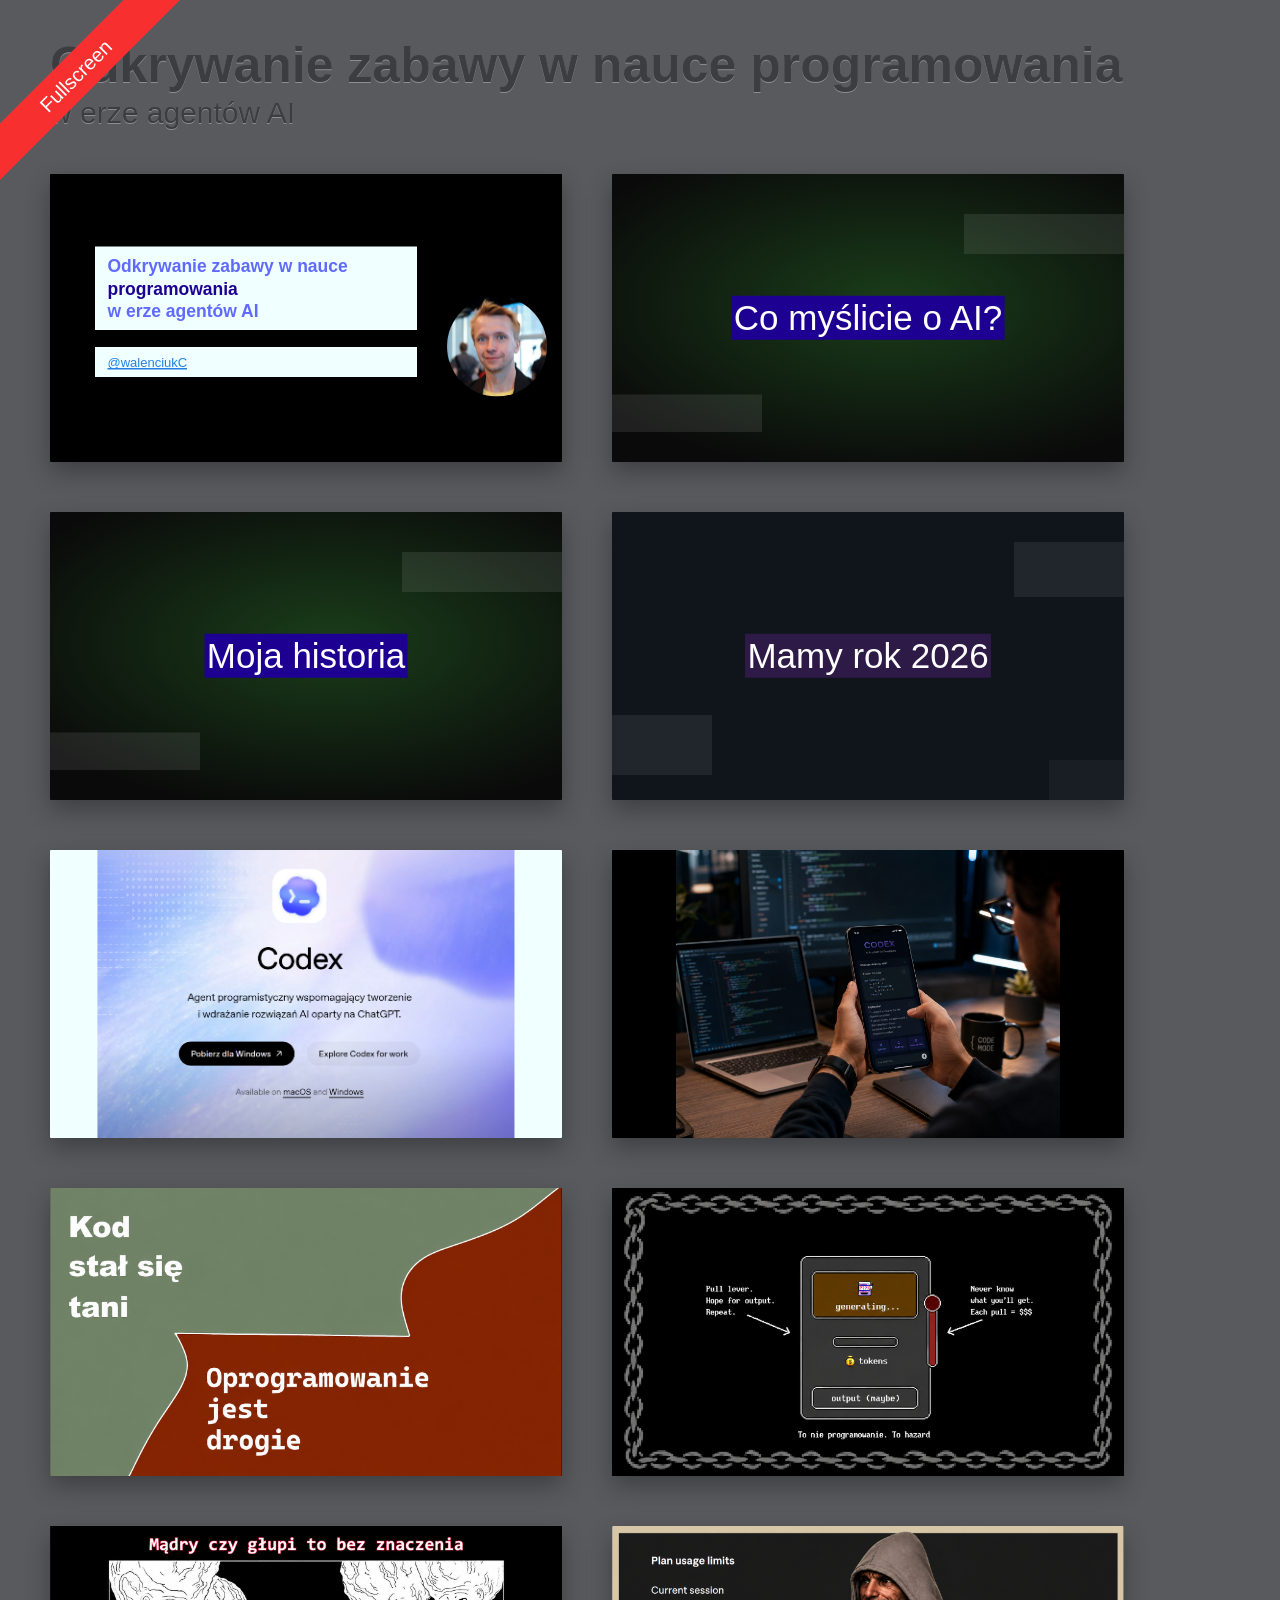
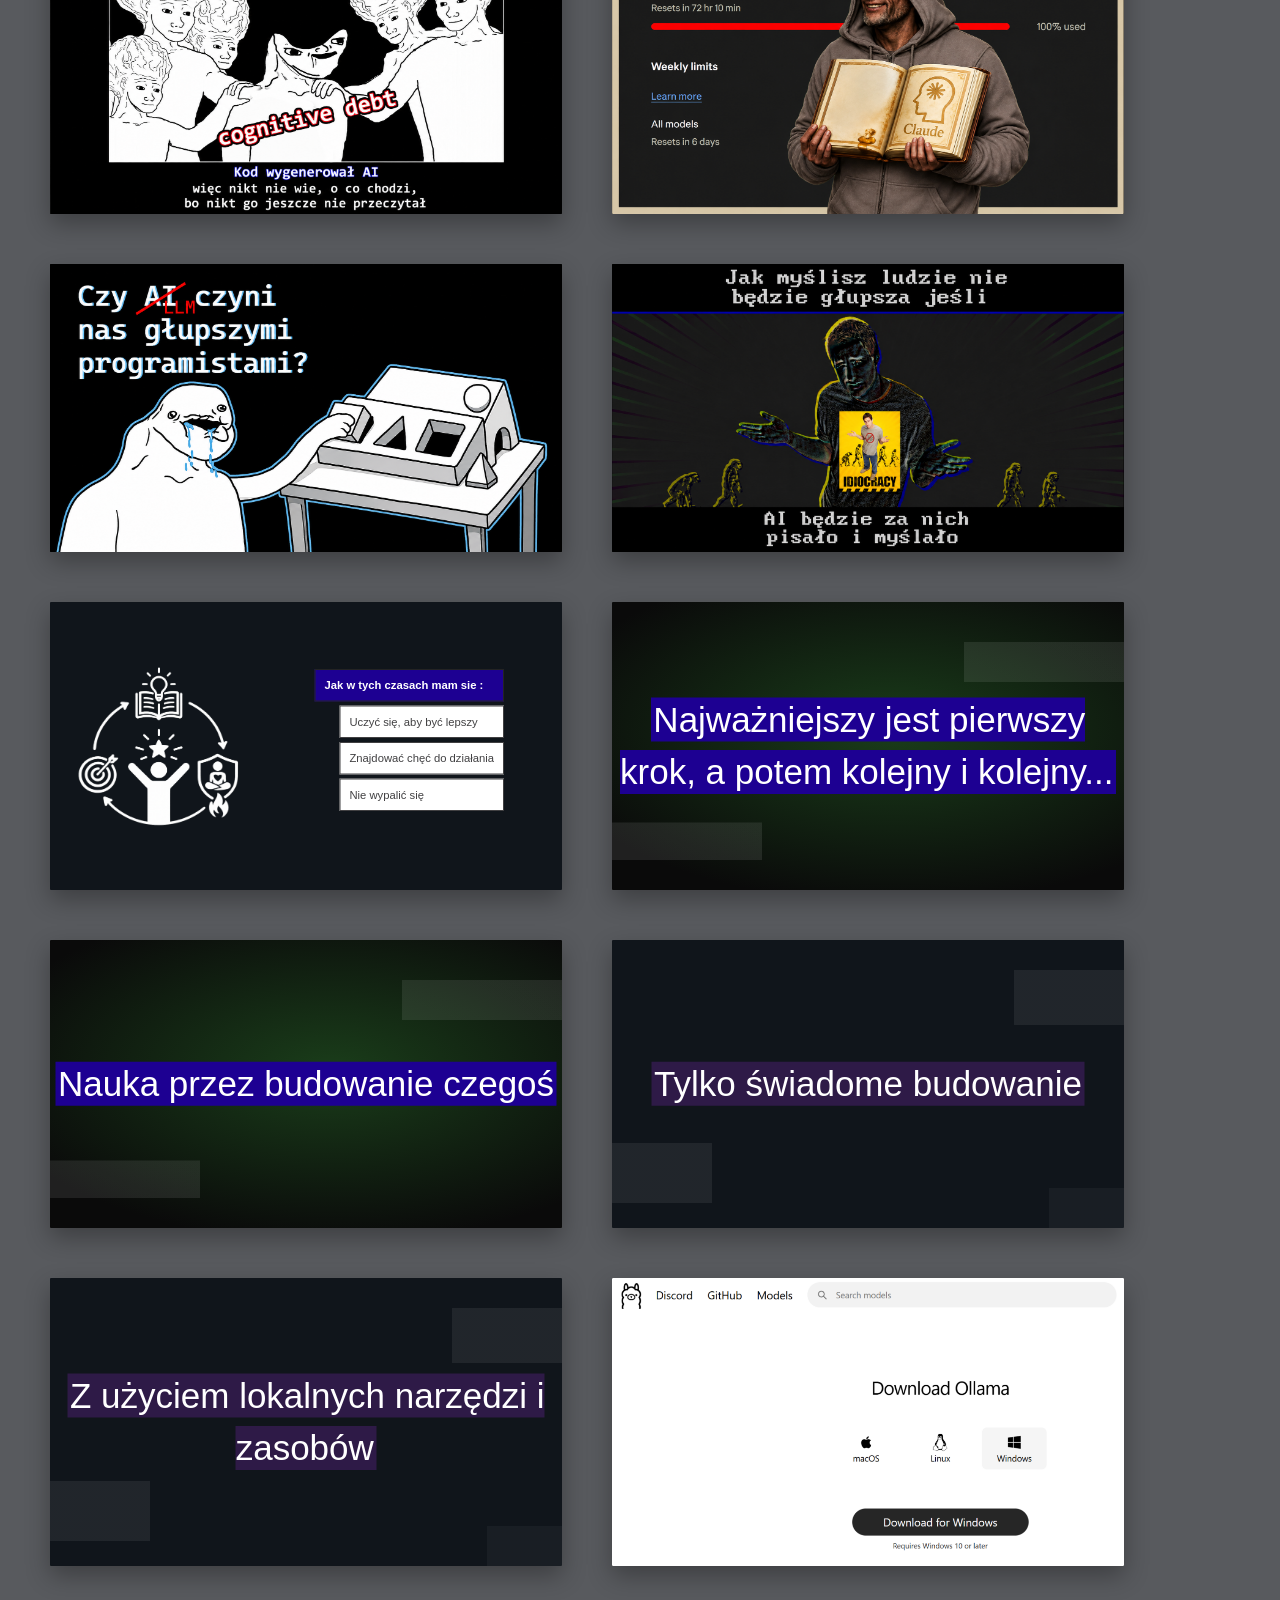
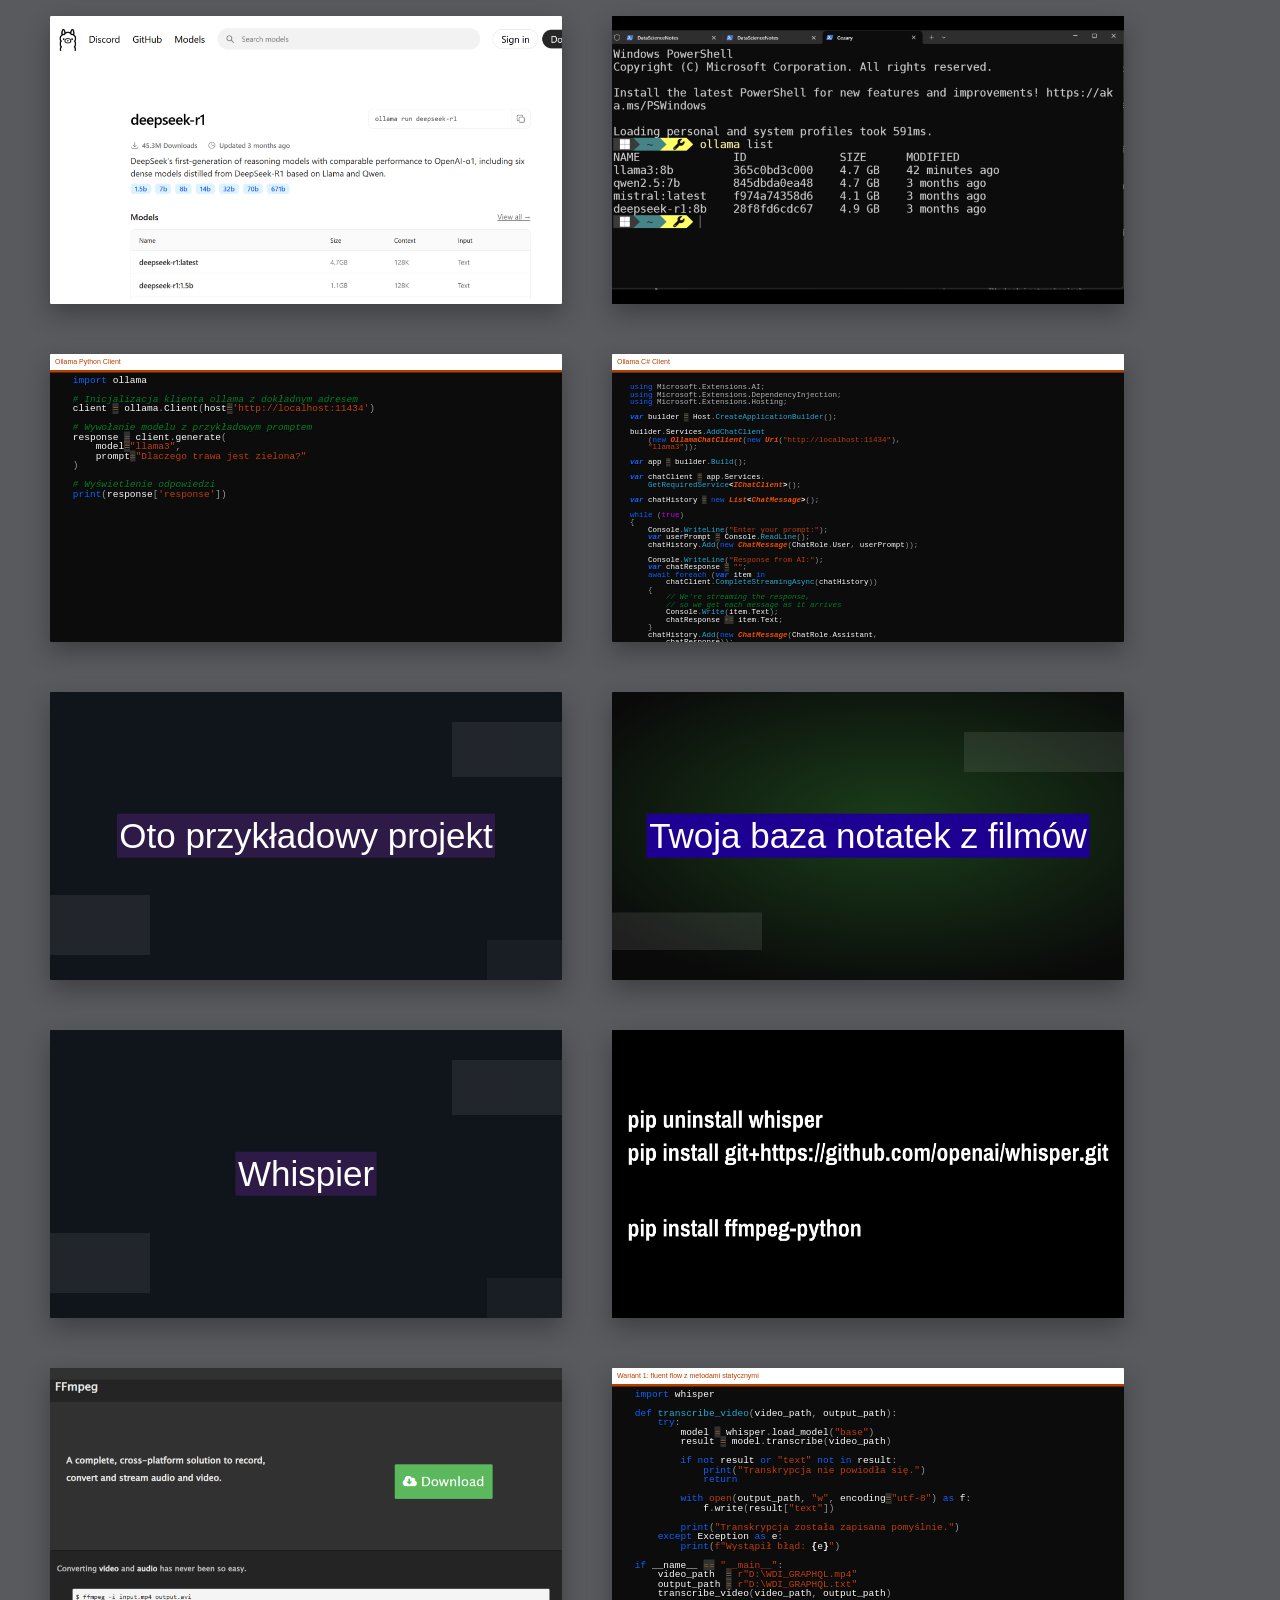
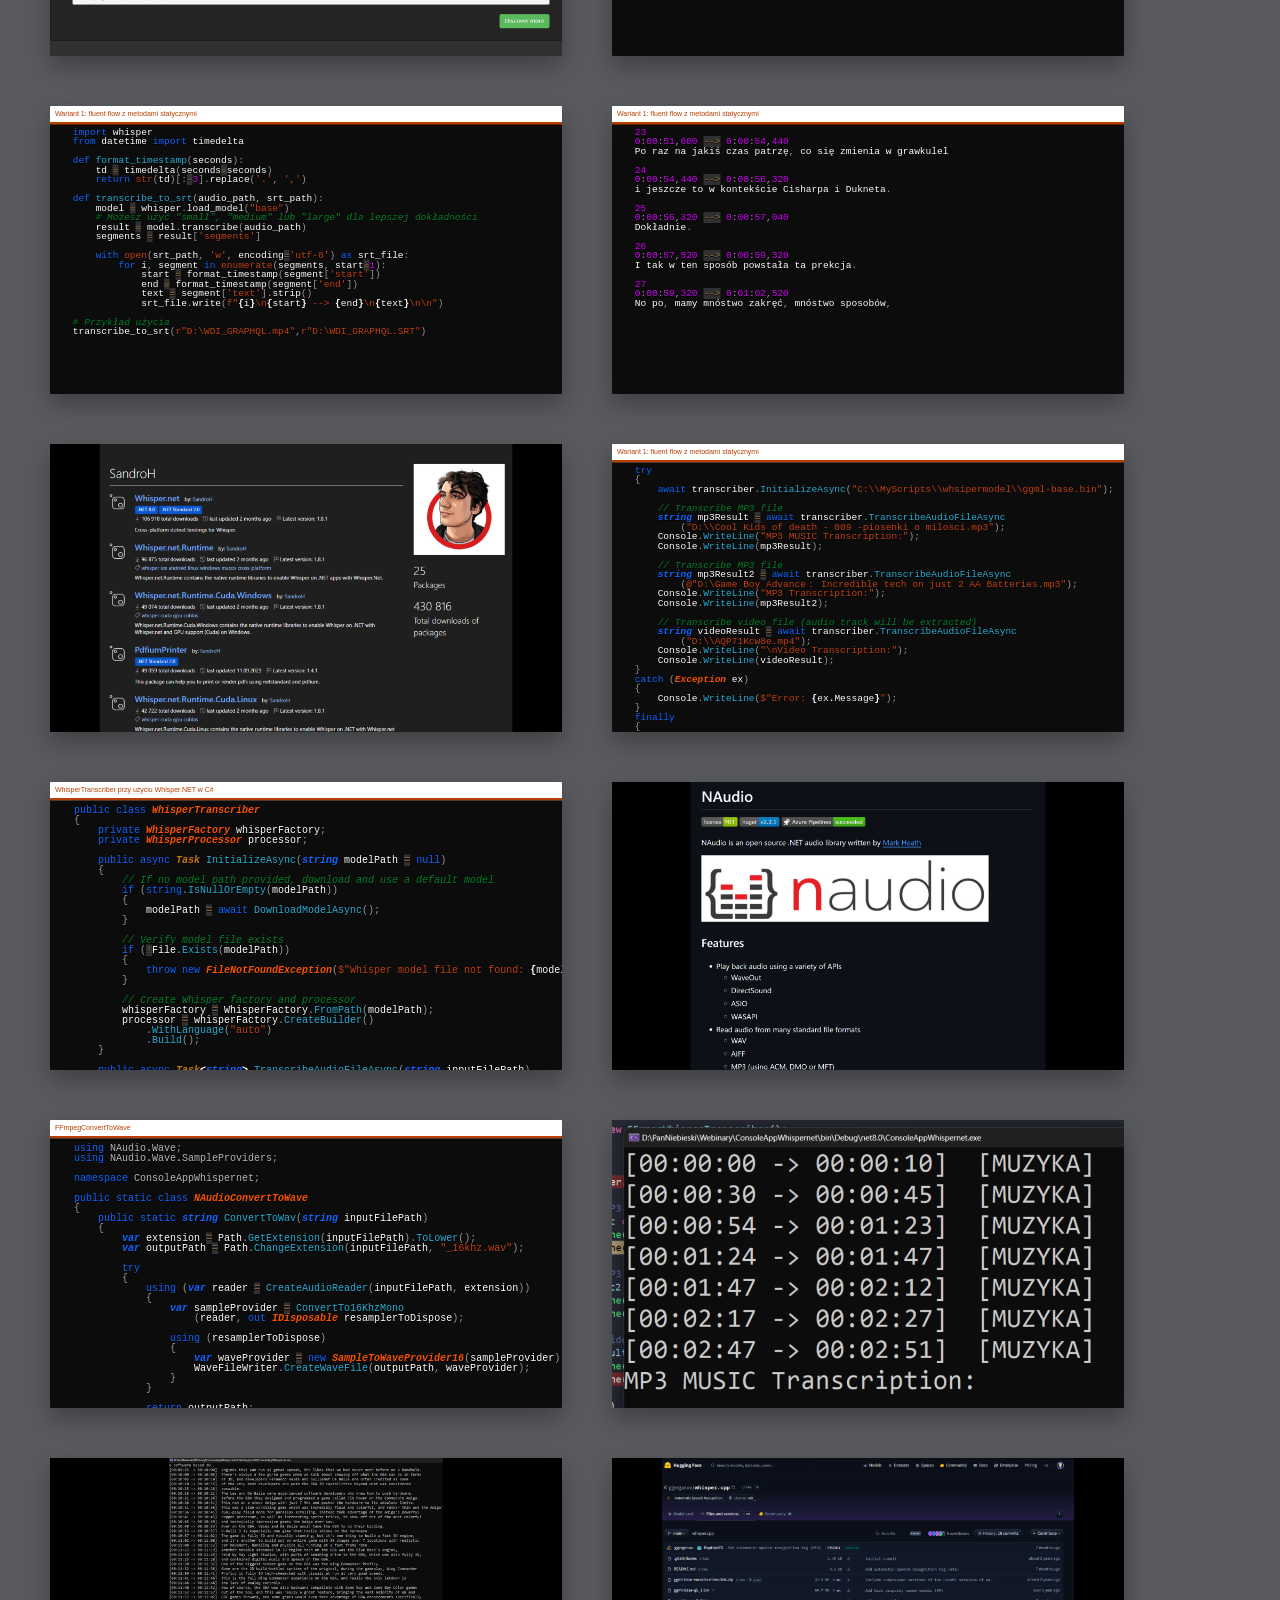
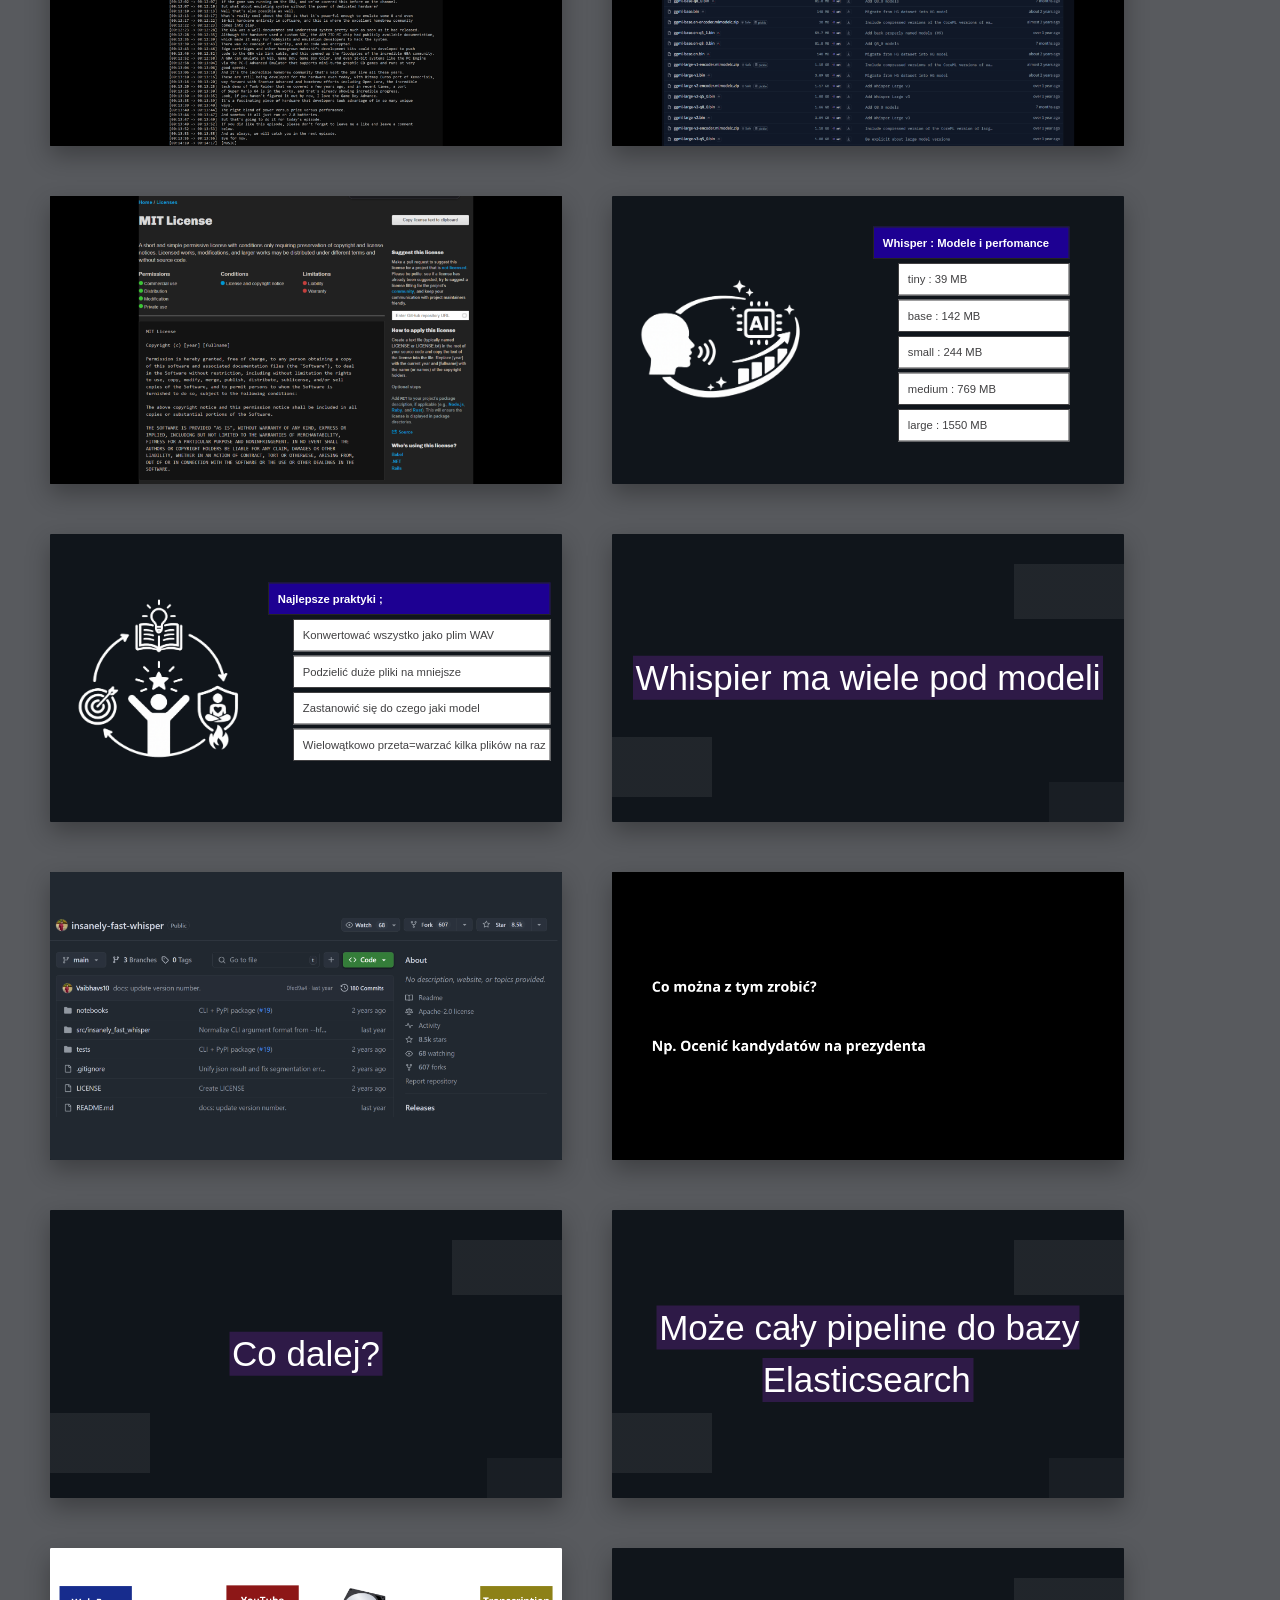
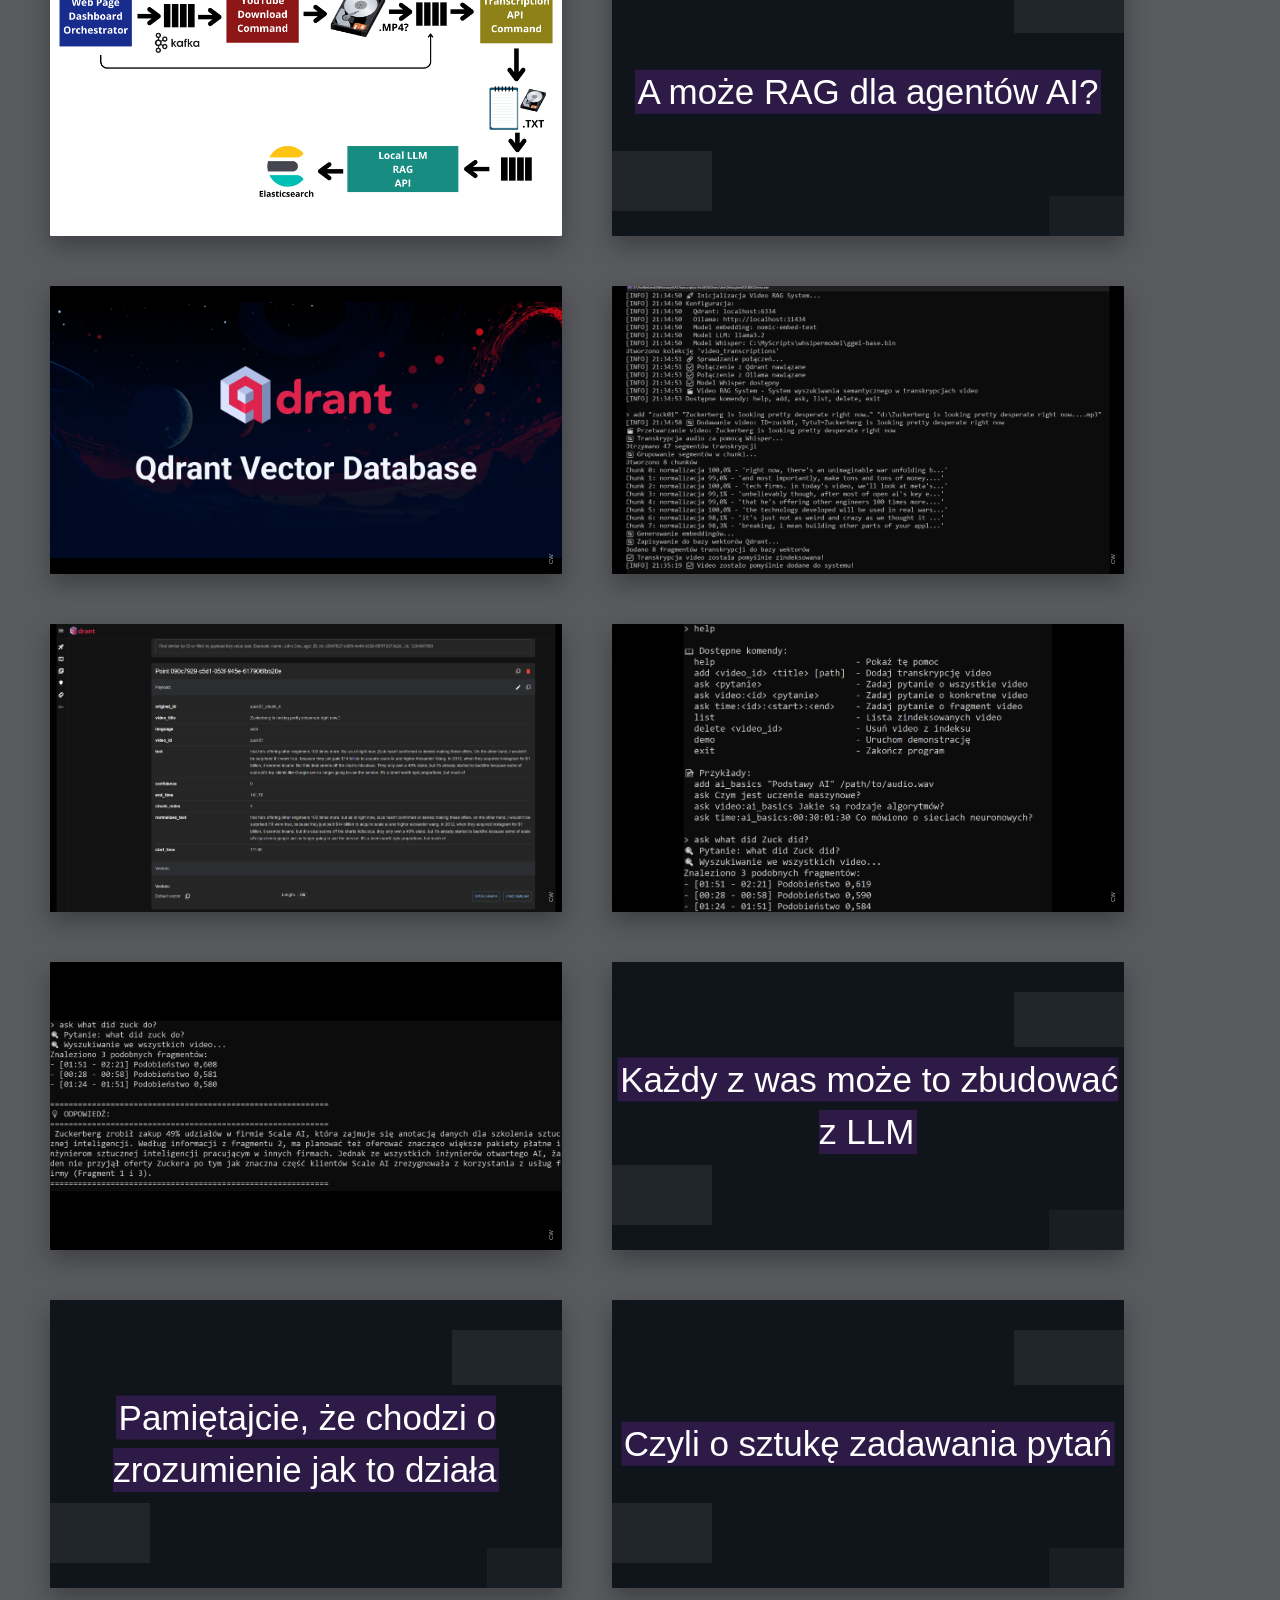
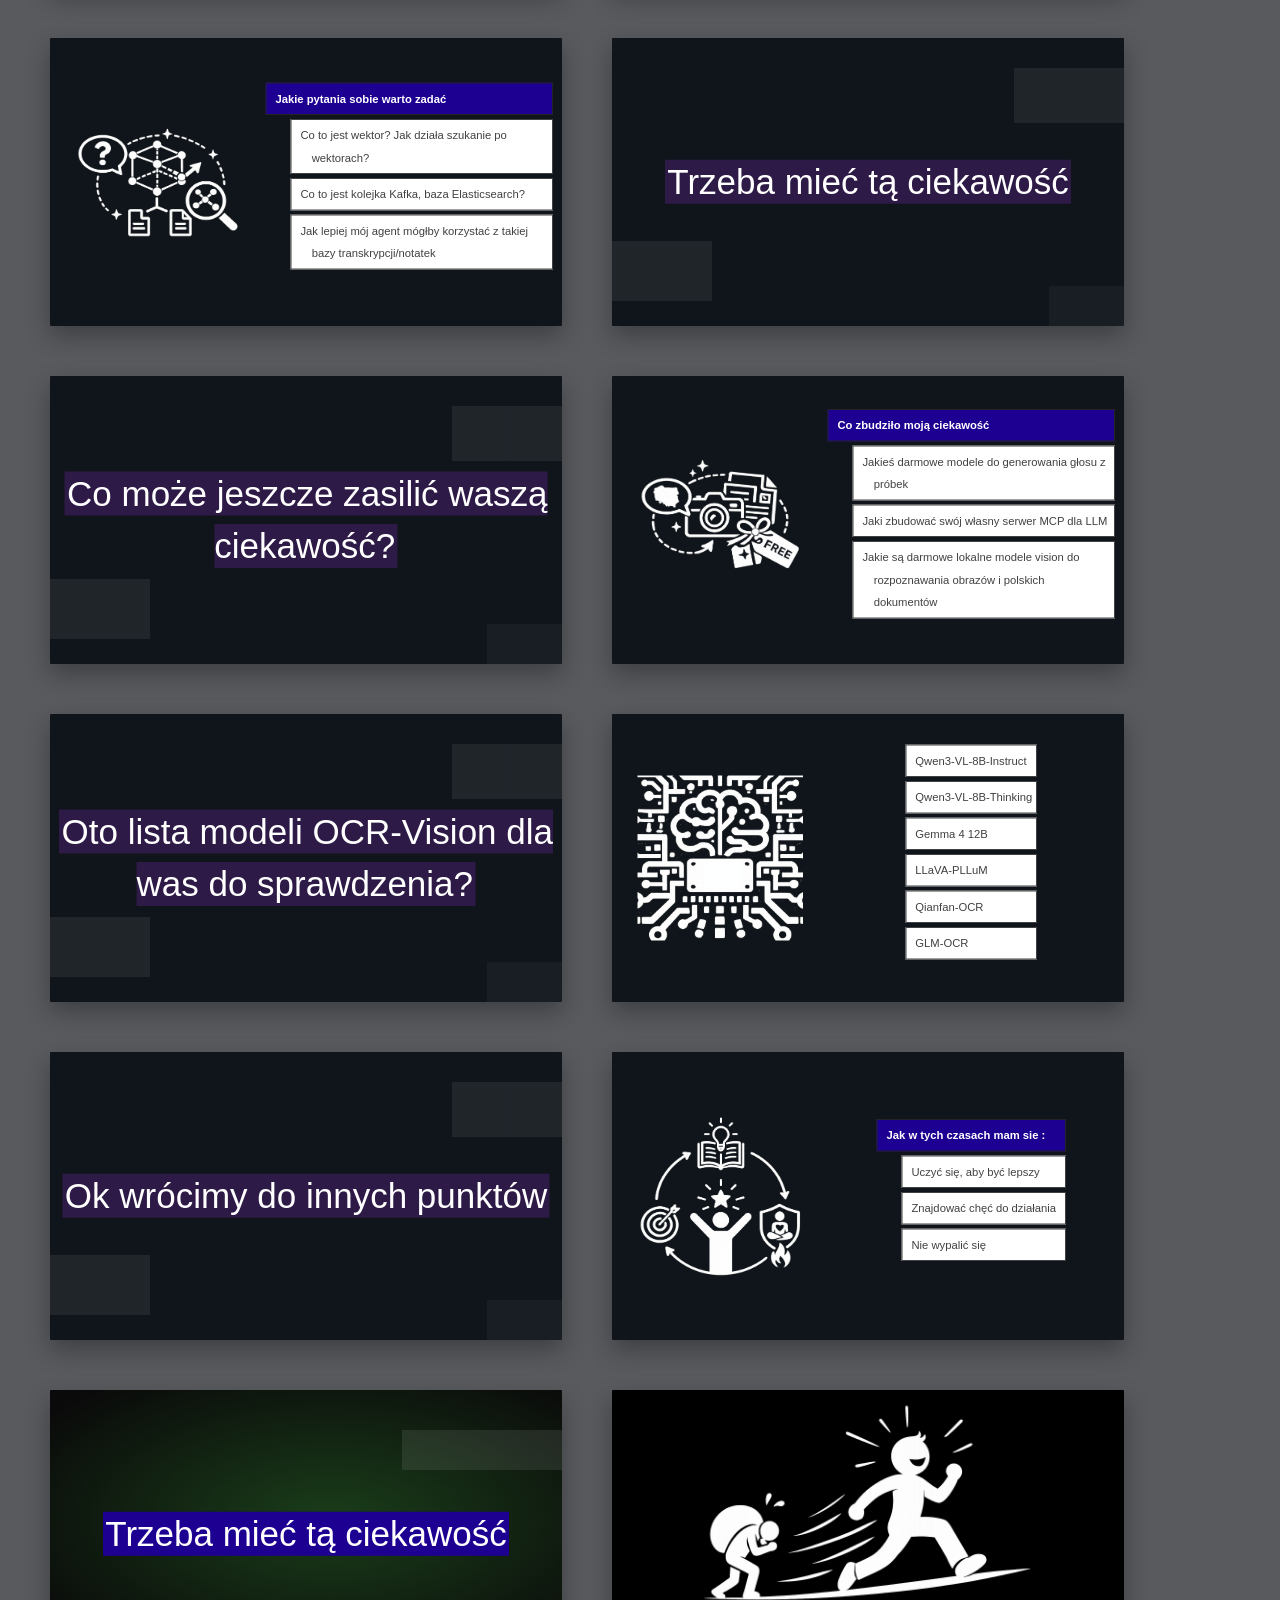
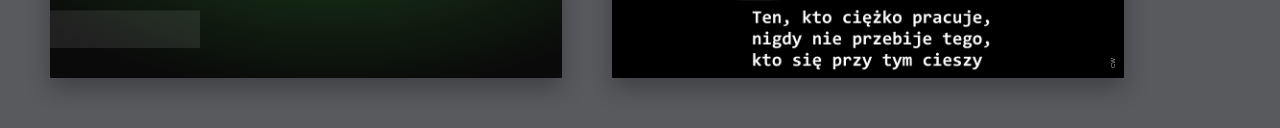
==== commit 972fa3ff: "add point" ====
--- a/index.html
+++ b/index.html
@@ -828,6 +828,7 @@
                     <li class="bold2">Co zbudziło moją ciekawość</li>
                     <ol class="nonumbers">
                         <li class="next">Jakieś darmowe modele do generowania głosu z próbek</li>
+                        <li class="next">Jaki zbudować swój własny serwer MCP dla LLM</li>
                         <li class="next">Jakie są darmowe lokalne modele vision do rozpoznawania obrazów i polskich dokumentów</li>
                     </ol>
                 </ol>
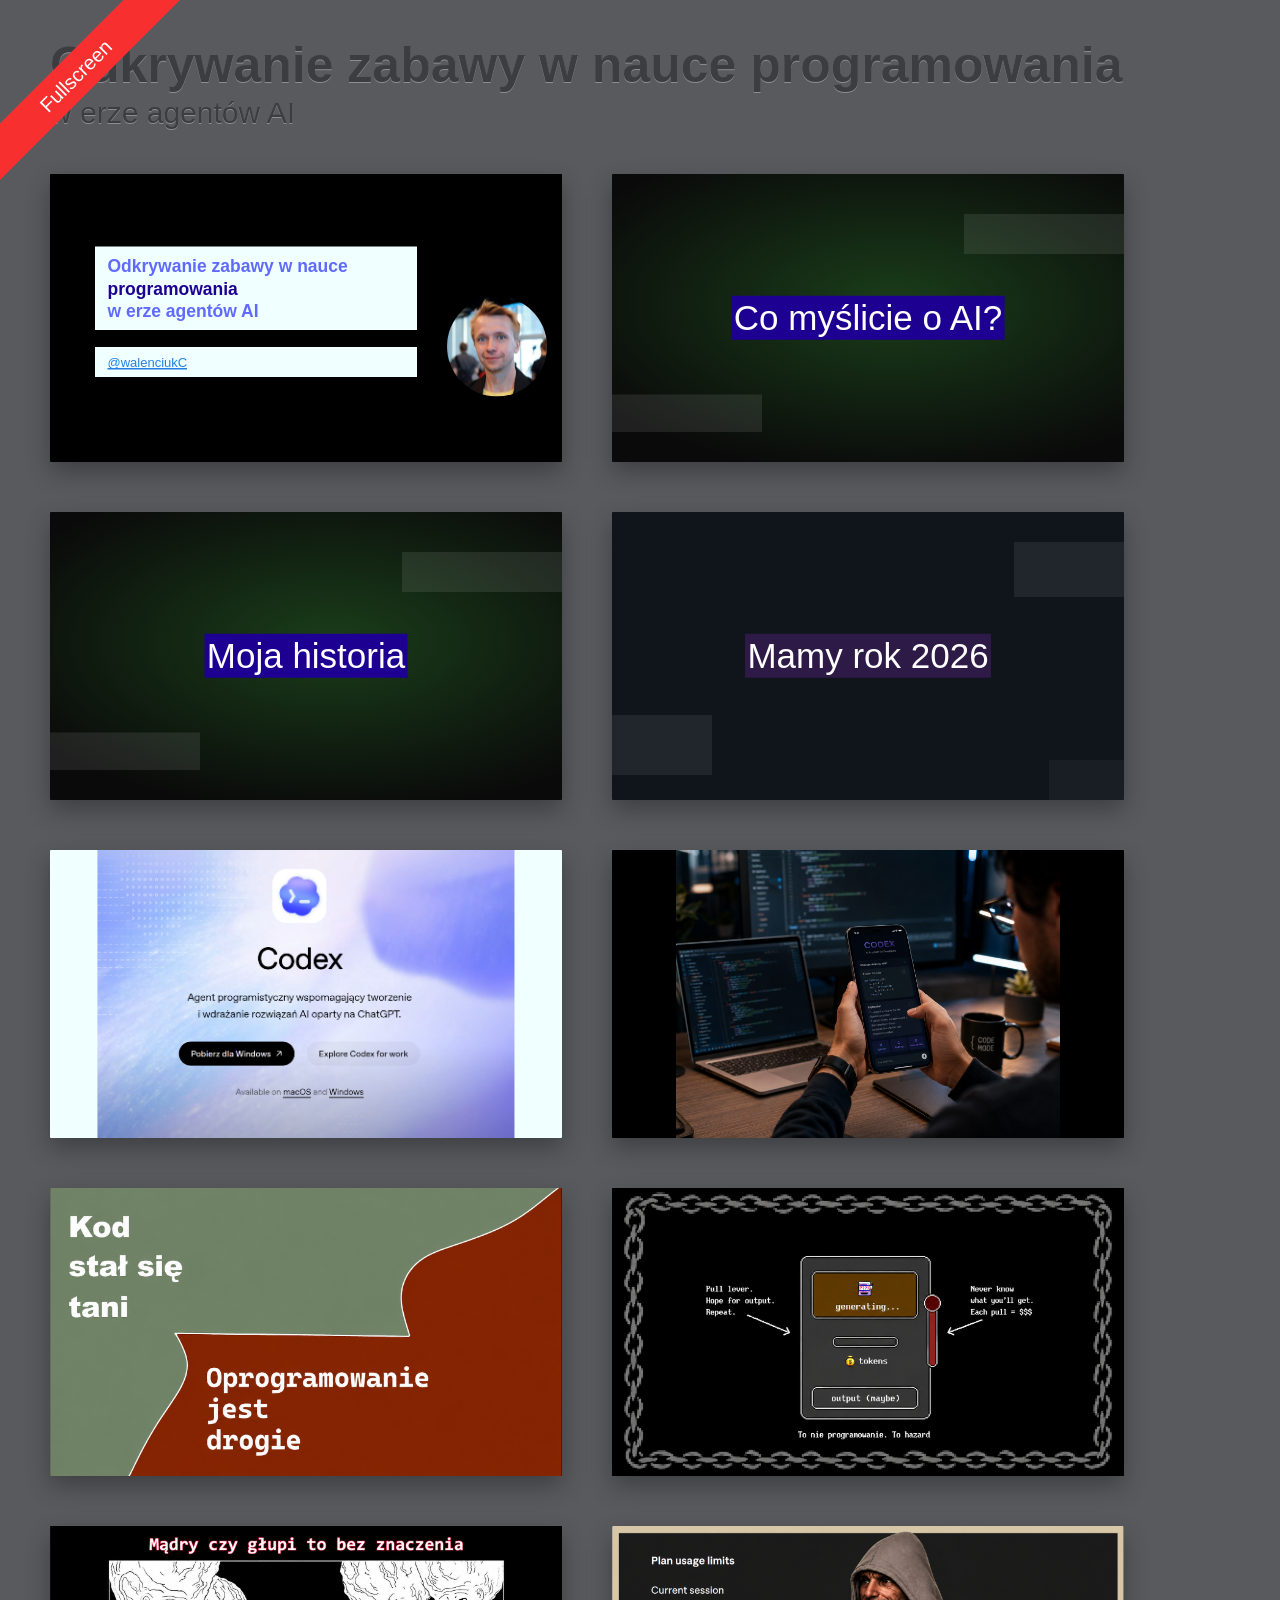
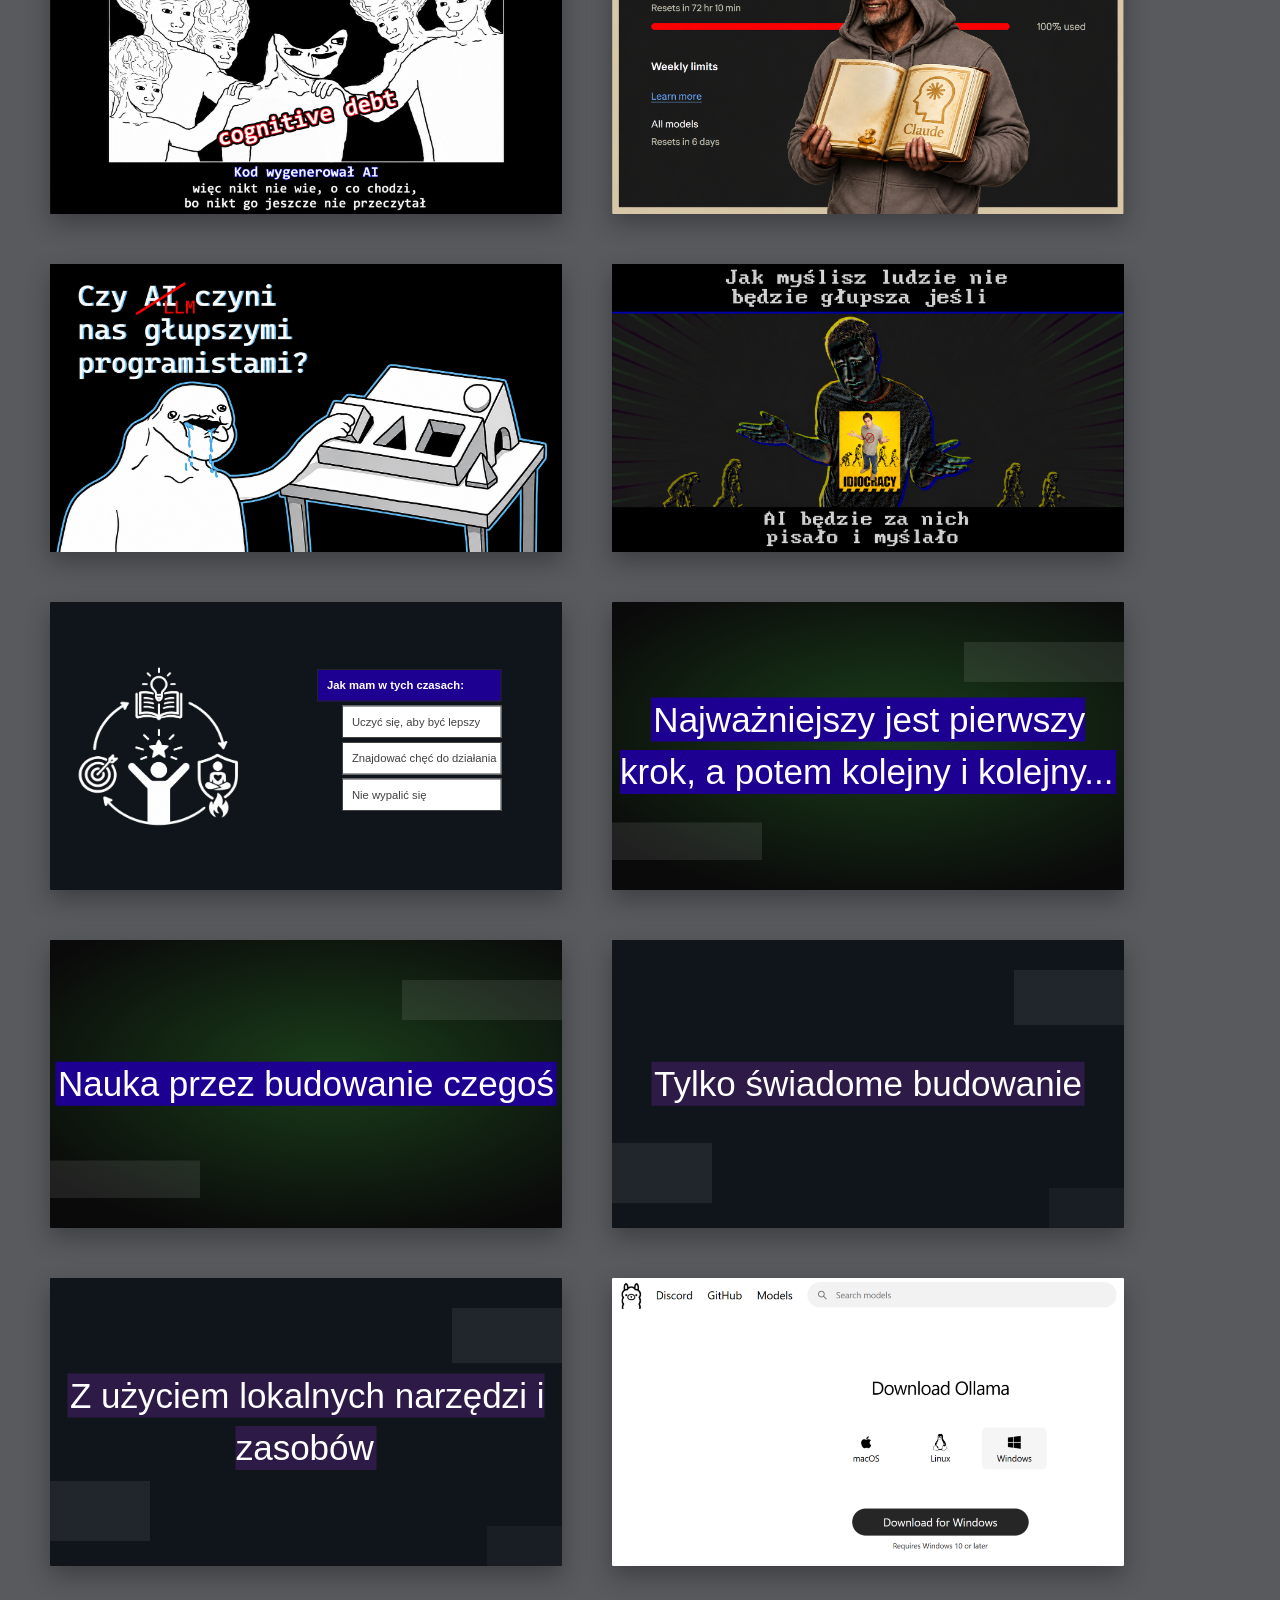
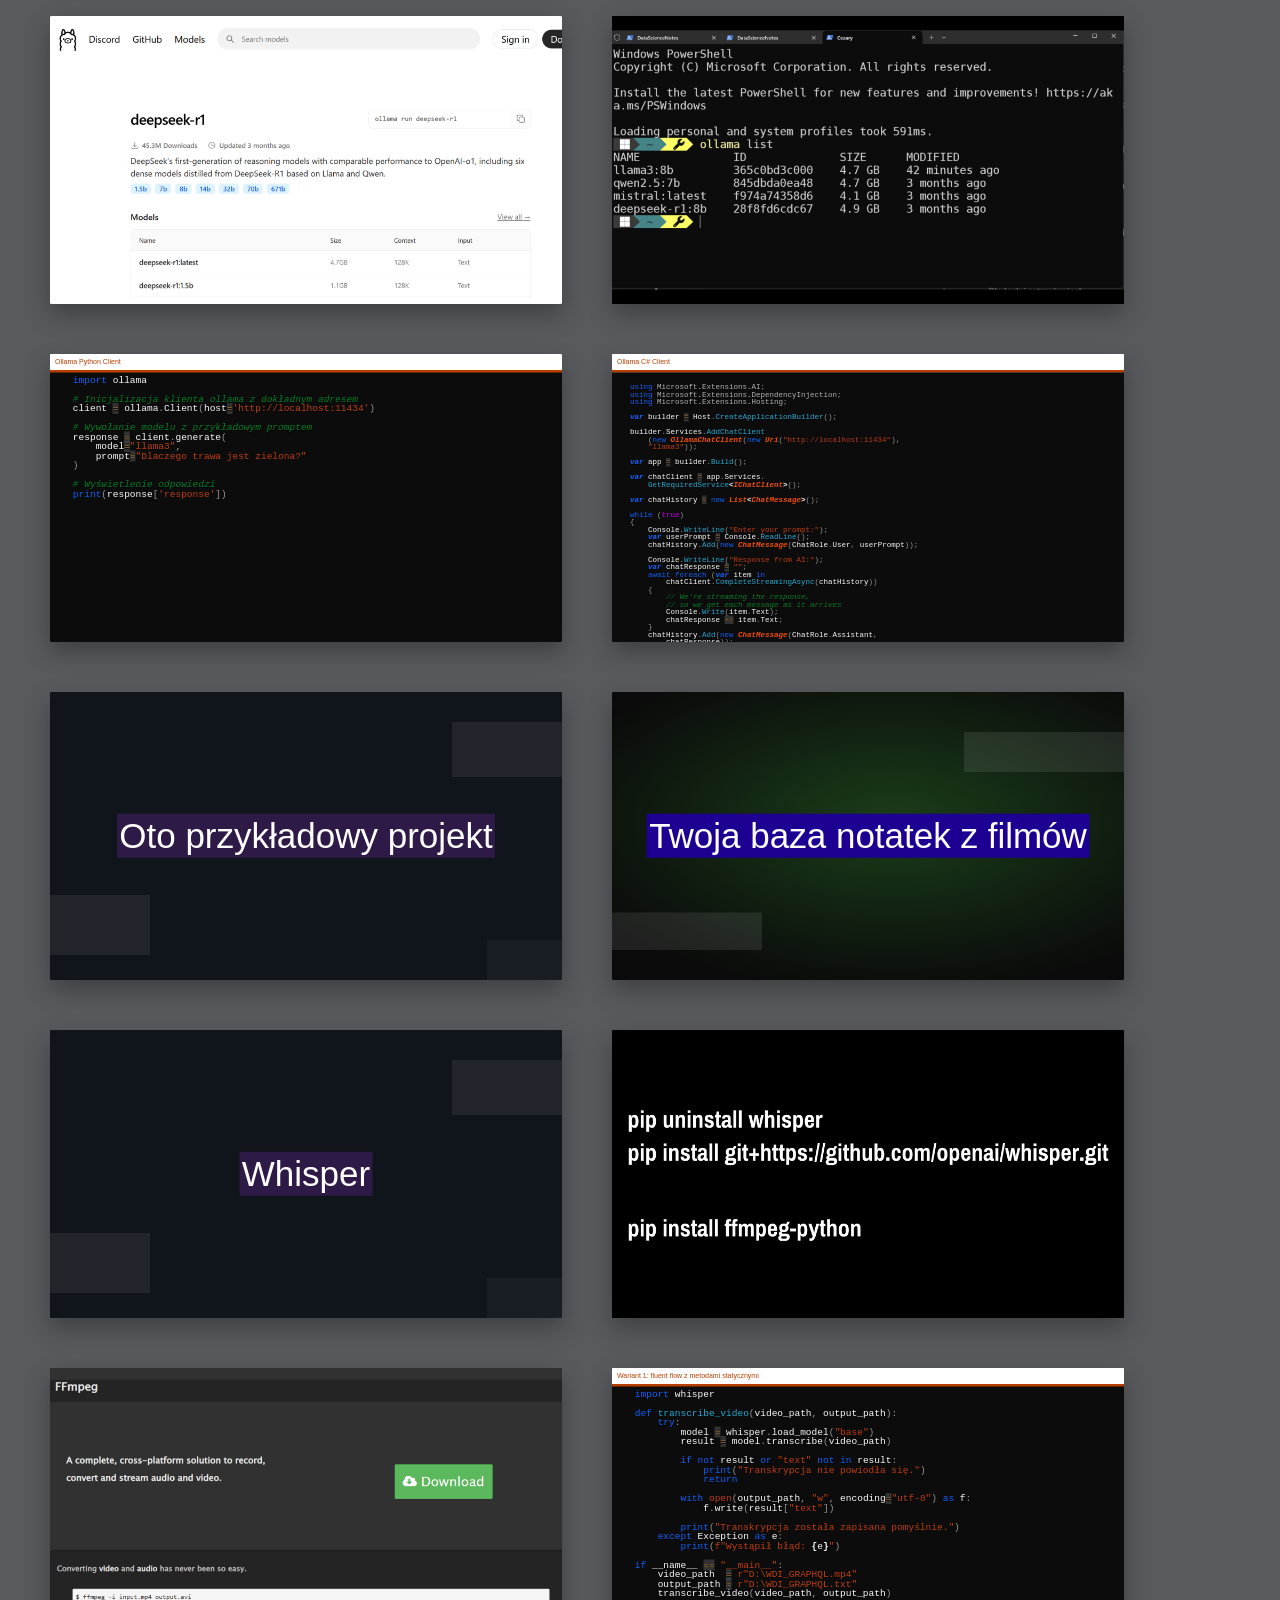
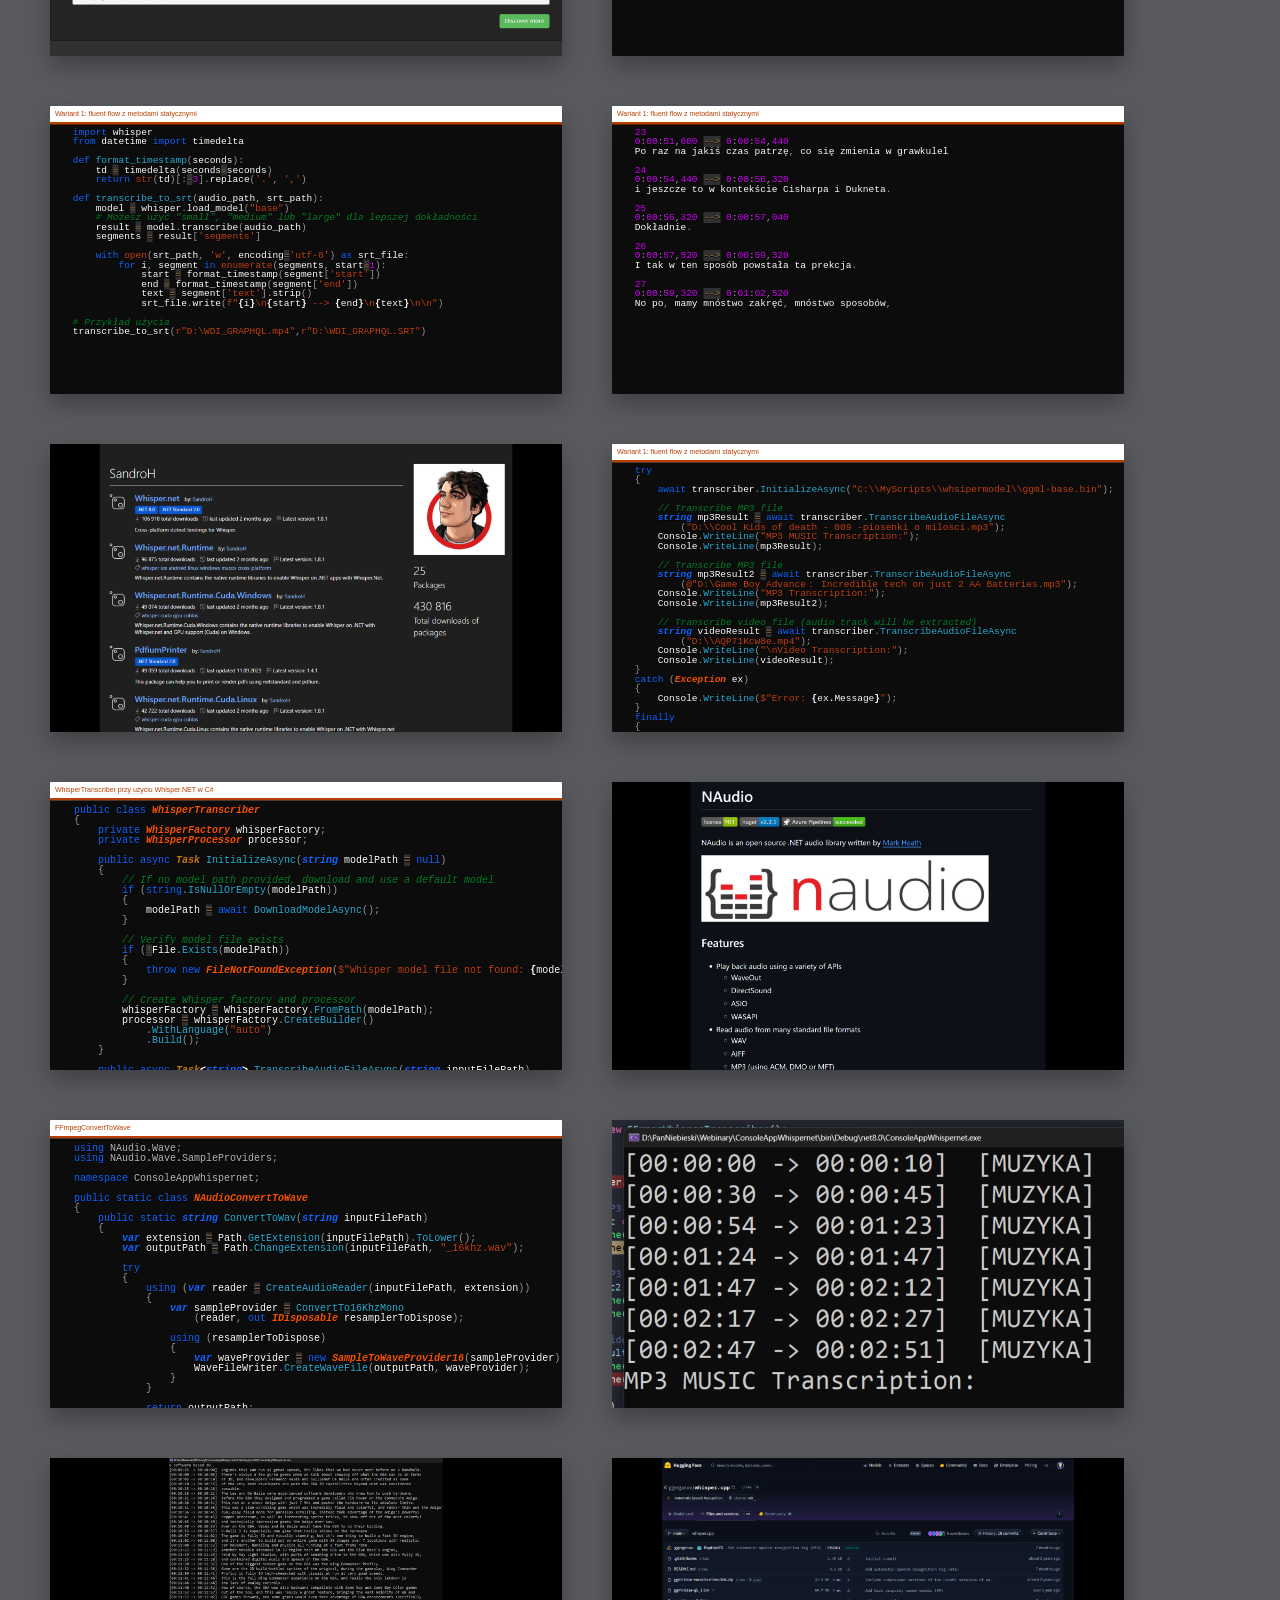
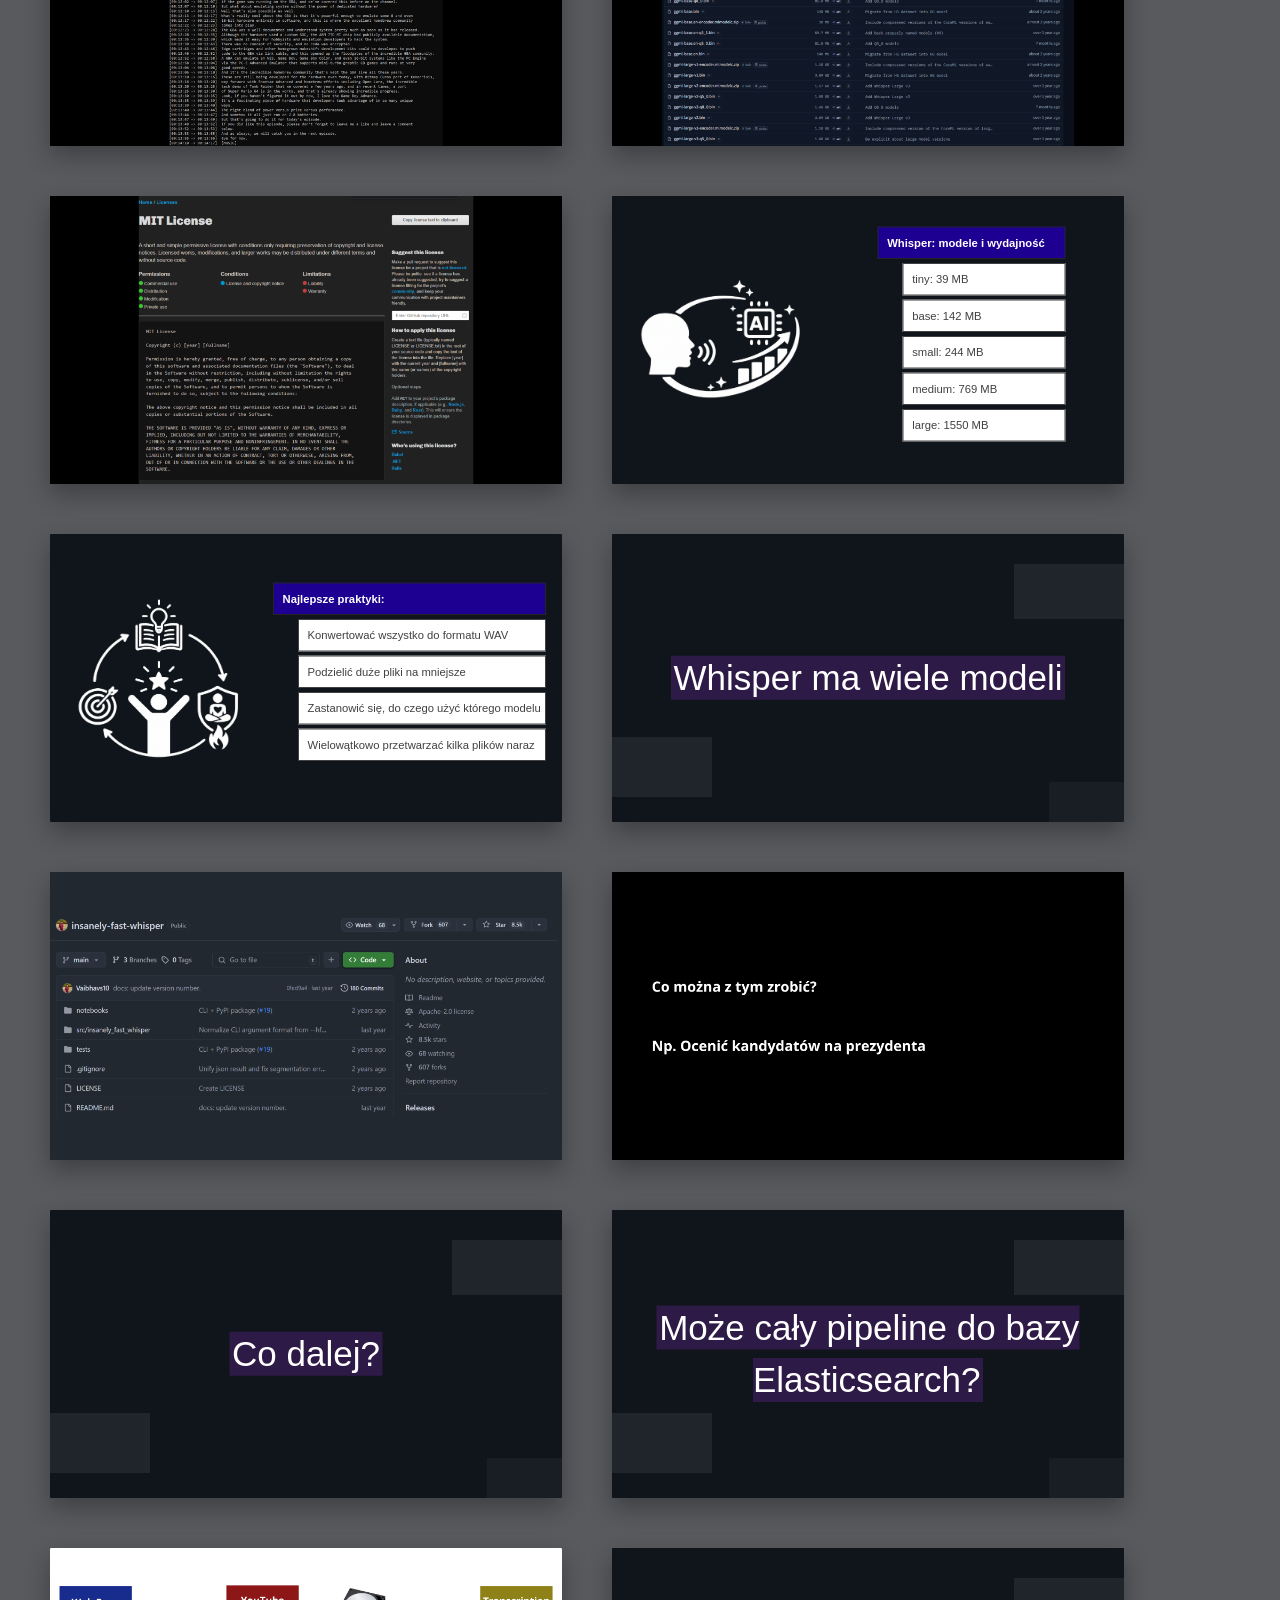
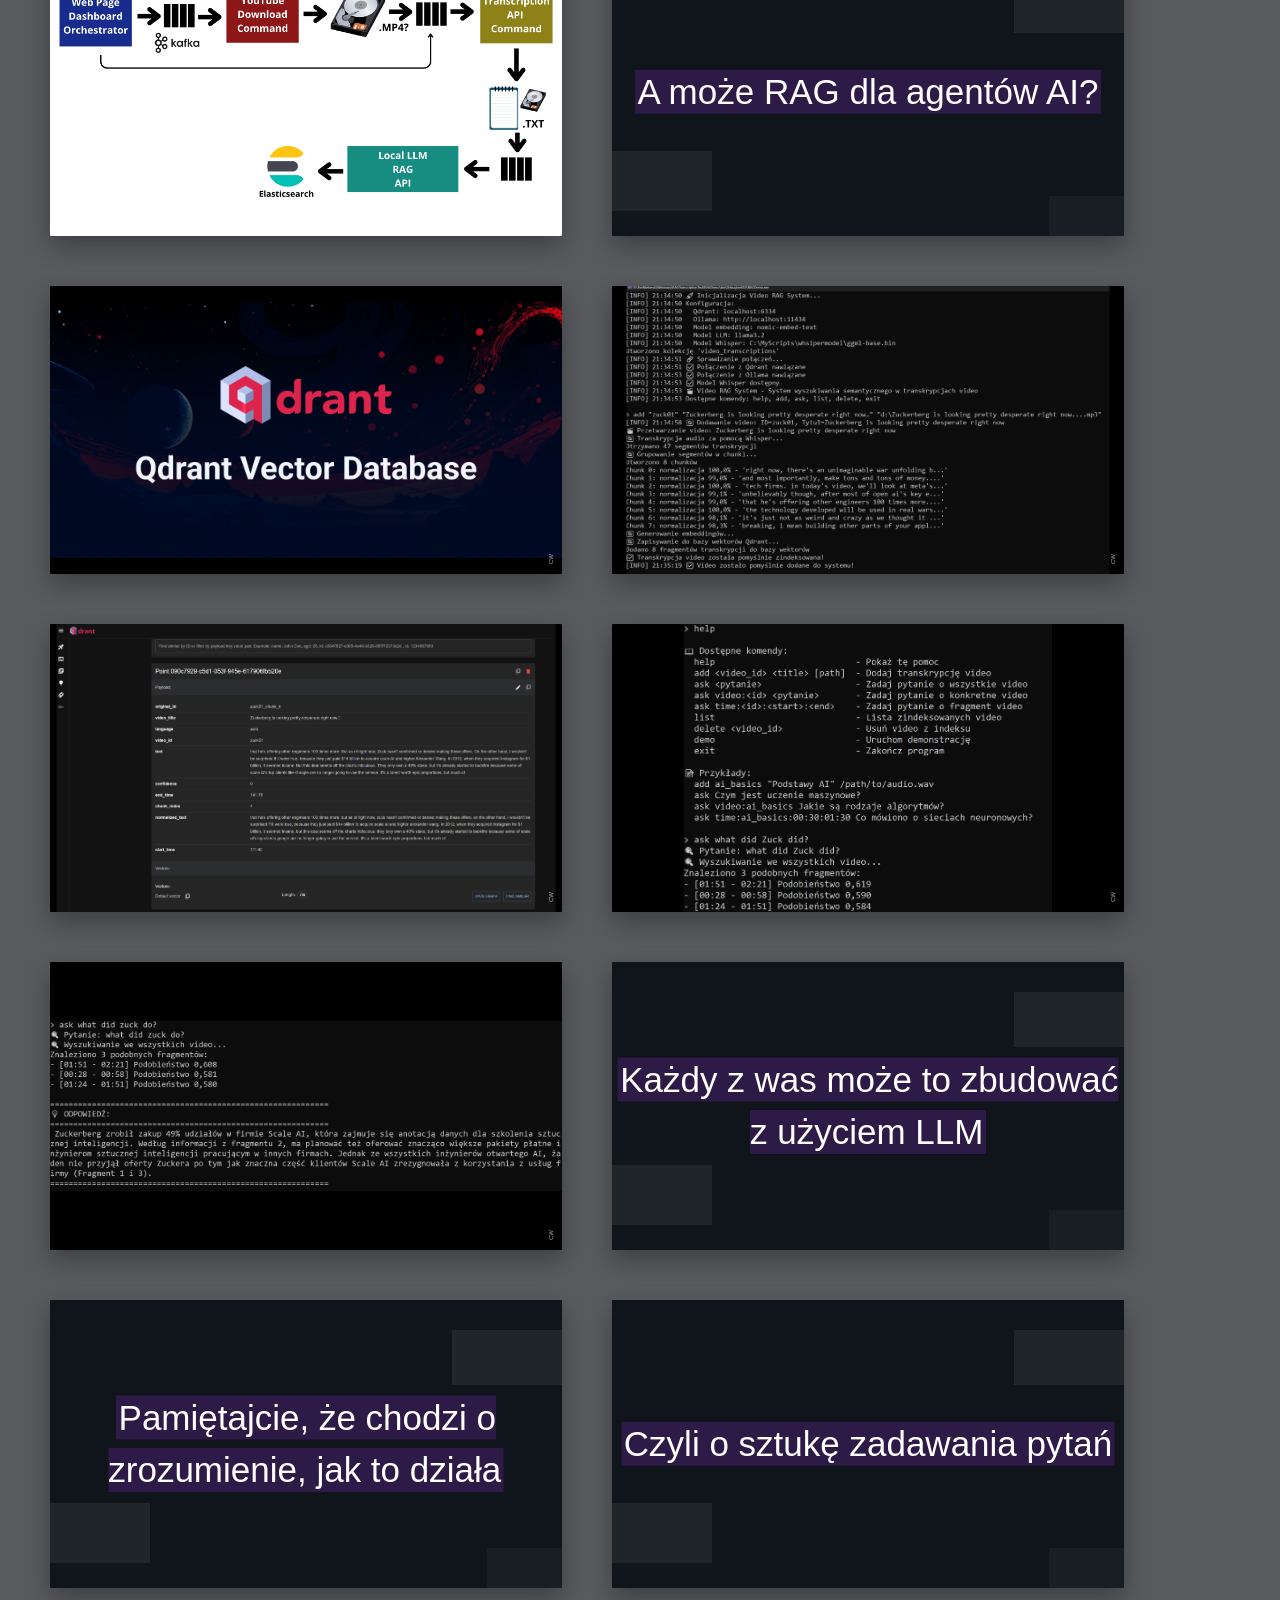
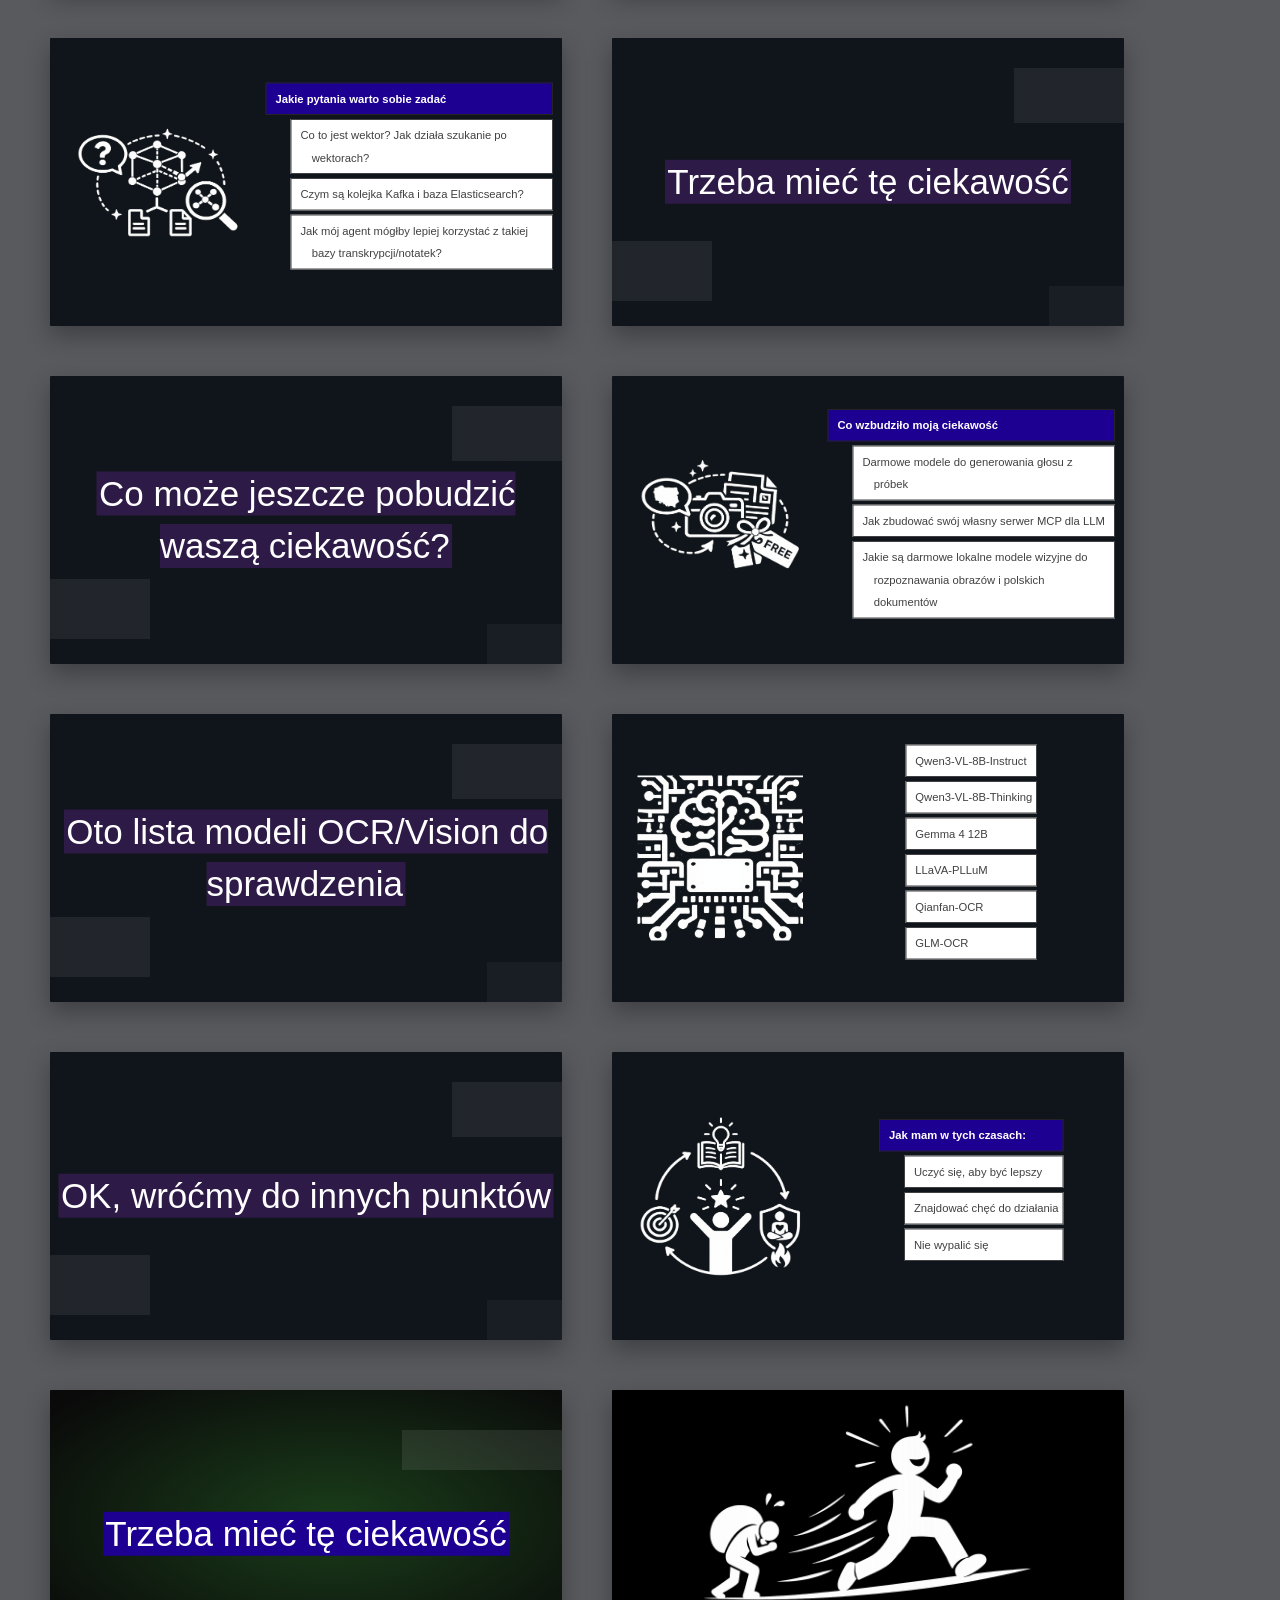
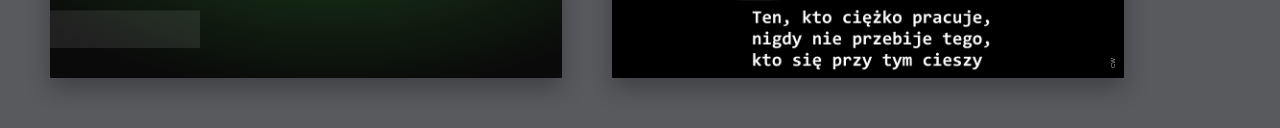
==== commit 3f42012c: "poprawione błędy" ====
--- a/index.html
+++ b/index.html
@@ -125,7 +125,7 @@
             </div>
             <div class="split-text">
                 <ol class="nonumbers">
-                    <li class="bold2">Jak w tych czasach mam sie : &nbsp;&nbsp;&nbsp;&nbsp;</li>
+                    <li class="bold2">Jak mam w tych czasach: &nbsp;&nbsp;&nbsp;&nbsp;</li>
                     <ol class="nonumbers">
                         <li class="next">Uczyć się, aby być lepszy</li>
                         <li class="next">Znajdować chęć do działania</li>
@@ -261,7 +261,7 @@
     </section>
       <section class="slide theme-dark tag-darkpurple  decor-corners2">
         <span class="shout colors"><span>
-            Whispier
+            Whisper
         </span></span>
     </section>
                         <section class="slide theme-black">
@@ -673,13 +673,13 @@
             </div>
             <div class="split-text">
                 <ol class="nonumbers">
-                    <li class="bold2">Whisper : Modele i perfomance &nbsp;&nbsp;&nbsp;&nbsp;</li>
+                    <li class="bold2">Whisper: modele i wydajność &nbsp;&nbsp;&nbsp;&nbsp;</li>
                     <ol class="nonumbers">
-                        <li class="next">tiny : 39 MB</li>
-                        <li class="next">base : 142 MB</li>
-                        <li class="next">small : 244 MB</li>
-                        <li class="next">medium : 769 MB</li>
-                        <li class="next">large : 1550 MB</li>
+                        <li class="next">tiny: 39 MB</li>
+                        <li class="next">base: 142 MB</li>
+                        <li class="next">small: 244 MB</li>
+                        <li class="next">medium: 769 MB</li>
+                        <li class="next">large: 1550 MB</li>
                     </ol>
                 </ol>
             </div>
@@ -692,12 +692,12 @@
             </div>
             <div class="split-text">
                 <ol class="nonumbers">
-                    <li class="bold2">Najlepsze praktyki ;</li>
+                    <li class="bold2">Najlepsze praktyki:</li>
                     <ol class="nonumbers">
-                        <li class="next">Konwertować wszystko jako plim WAV</li>
+                        <li class="next">Konwertować wszystko do formatu WAV</li>
                         <li class="next">Podzielić duże pliki na mniejsze</li>
-                        <li class="next">Zastanowić się do czego jaki model</li>
-                        <li class="next">Wielowątkowo przeta=warzać kilka plików na raz</li>
+                        <li class="next">Zastanowić się, do czego użyć którego modelu</li>
+                        <li class="next">Wielowątkowo przetwarzać kilka plików naraz</li>
                     </ol>
                 </ol>
             </div>
@@ -705,7 +705,7 @@
     </section>
           <section class="slide theme-dark tag-darkpurple  decor-corners2">
         <span class="shout colors"><span>
-            Whispier ma wiele pod modeli
+            Whisper ma wiele modeli
         </span></span>
     </section>
 
@@ -728,7 +728,7 @@
 
                   <section class="slide theme-dark tag-darkpurple  decor-corners2">
         <span class="shout colors"><span>
-            Może cały pipeline do bazy Elasticsearch
+            Może cały pipeline do bazy Elasticsearch?
         </span></span>
     </section>
 
@@ -776,12 +776,12 @@
     </section>
                           <section class="slide theme-dark tag-darkpurple  decor-corners2">
         <span class="shout colors"><span>
-            Każdy z was może to zbudować z LLM
+            Każdy z was może to zbudować z użyciem LLM
         </span></span>
     </section>
                           <section class="slide theme-dark tag-darkpurple  decor-corners2">
         <span class="shout colors"><span>
-            Pamiętajcie, że chodzi o zrozumienie jak to działa
+            Pamiętajcie, że chodzi o zrozumienie, jak to działa
         </span></span>
     </section>
                               <section class="slide theme-dark tag-darkpurple  decor-corners2">
@@ -798,11 +798,11 @@
             </div>
             <div class="split-text">
                 <ol class="nonumbers">
-                    <li class="bold2">Jakie pytania sobie warto zadać</li>
+                    <li class="bold2">Jakie pytania warto sobie zadać</li>
                     <ol class="nonumbers">
                         <li class="next">Co to jest wektor? Jak działa szukanie po wektorach?</li>
-                        <li class="next">Co to jest kolejka Kafka, baza Elasticsearch?</li>
-                        <li class="next">Jak lepiej mój agent mógłby korzystać z takiej bazy transkrypcji/notatek</li>
+                        <li class="next">Czym są kolejka Kafka i baza Elasticsearch?</li>
+                        <li class="next">Jak mój agent mógłby lepiej korzystać z takiej bazy transkrypcji/notatek?</li>
                     </ol>
                 </ol>
             </div>
@@ -810,12 +810,12 @@
     </section>
     <section class="slide theme-dark tag-darkpurple  decor-corners2">
         <span class="shout colors"><span>
-            Trzeba mieć tą ciekawość
+            Trzeba mieć tę ciekawość
         </span></span>
     </section>
         <section class="slide theme-dark tag-darkpurple  decor-corners2">
         <span class="shout colors"><span>
-            Co może jeszcze zasilić waszą ciekawość?
+            Co może jeszcze pobudzić waszą ciekawość?
         </span></span>
     </section>
         <section class="slide theme-dark tag-darkblue fullscreen">
@@ -825,11 +825,11 @@
             </div>
             <div class="split-text">
                 <ol class="nonumbers">
-                    <li class="bold2">Co zbudziło moją ciekawość</li>
+                    <li class="bold2">Co wzbudziło moją ciekawość</li>
                     <ol class="nonumbers">
-                        <li class="next">Jakieś darmowe modele do generowania głosu z próbek</li>
-                        <li class="next">Jaki zbudować swój własny serwer MCP dla LLM</li>
-                        <li class="next">Jakie są darmowe lokalne modele vision do rozpoznawania obrazów i polskich dokumentów</li>
+                        <li class="next">Darmowe modele do generowania głosu z próbek</li>
+                        <li class="next">Jak zbudować swój własny serwer MCP dla LLM</li>
+                        <li class="next">Jakie są darmowe lokalne modele wizyjne do rozpoznawania obrazów i polskich dokumentów</li>
                     </ol>
                 </ol>
             </div>
@@ -837,7 +837,7 @@
     </section>
     <section class="slide theme-dark  tag-darkpurple  decor-corners2">
         <span class="shout colors"><span>
-            Oto lista modeli OCR-Vision dla was do sprawdzenia?
+            Oto lista modeli OCR/Vision do sprawdzenia
         </span></span>
     </section>
         <section class="slide theme-dark tag-darkblue fullscreen">
@@ -859,7 +859,7 @@
     </section>
             <section class="slide theme-dark tag-darkpurple  decor-corners2">
         <span class="shout colors"><span>
-            Ok wrócimy do innych punktów
+            OK, wróćmy do innych punktów
         </span></span>
     </section>
     <section class="slide theme-dark tag-darkblue fullscreen">
@@ -869,7 +869,7 @@
             </div>
             <div class="split-text">
                 <ol class="nonumbers">
-                    <li class="bold2">Jak w tych czasach mam sie : &nbsp;&nbsp;&nbsp;&nbsp;</li>
+                    <li class="bold2">Jak mam w tych czasach: &nbsp;&nbsp;&nbsp;&nbsp;</li>
                     <ol class="nonumbers">
                         <li class="next">Uczyć się, aby być lepszy</li>
                         <li class="next">Znajdować chęć do działania</li>
@@ -881,7 +881,7 @@
     </section>
         <section class="slide theme-dark tag-darkestblue  decor-corners-glow">
         <span class="shout colors"><span>
-            Trzeba mieć tą ciekawość
+            Trzeba mieć tę ciekawość
         </span></span>
     </section>
                                 <section class="slide" style="background-color:black">
@@ -910,4 +910,4 @@
     </footer>
 
 </body>
-</html>+</html>
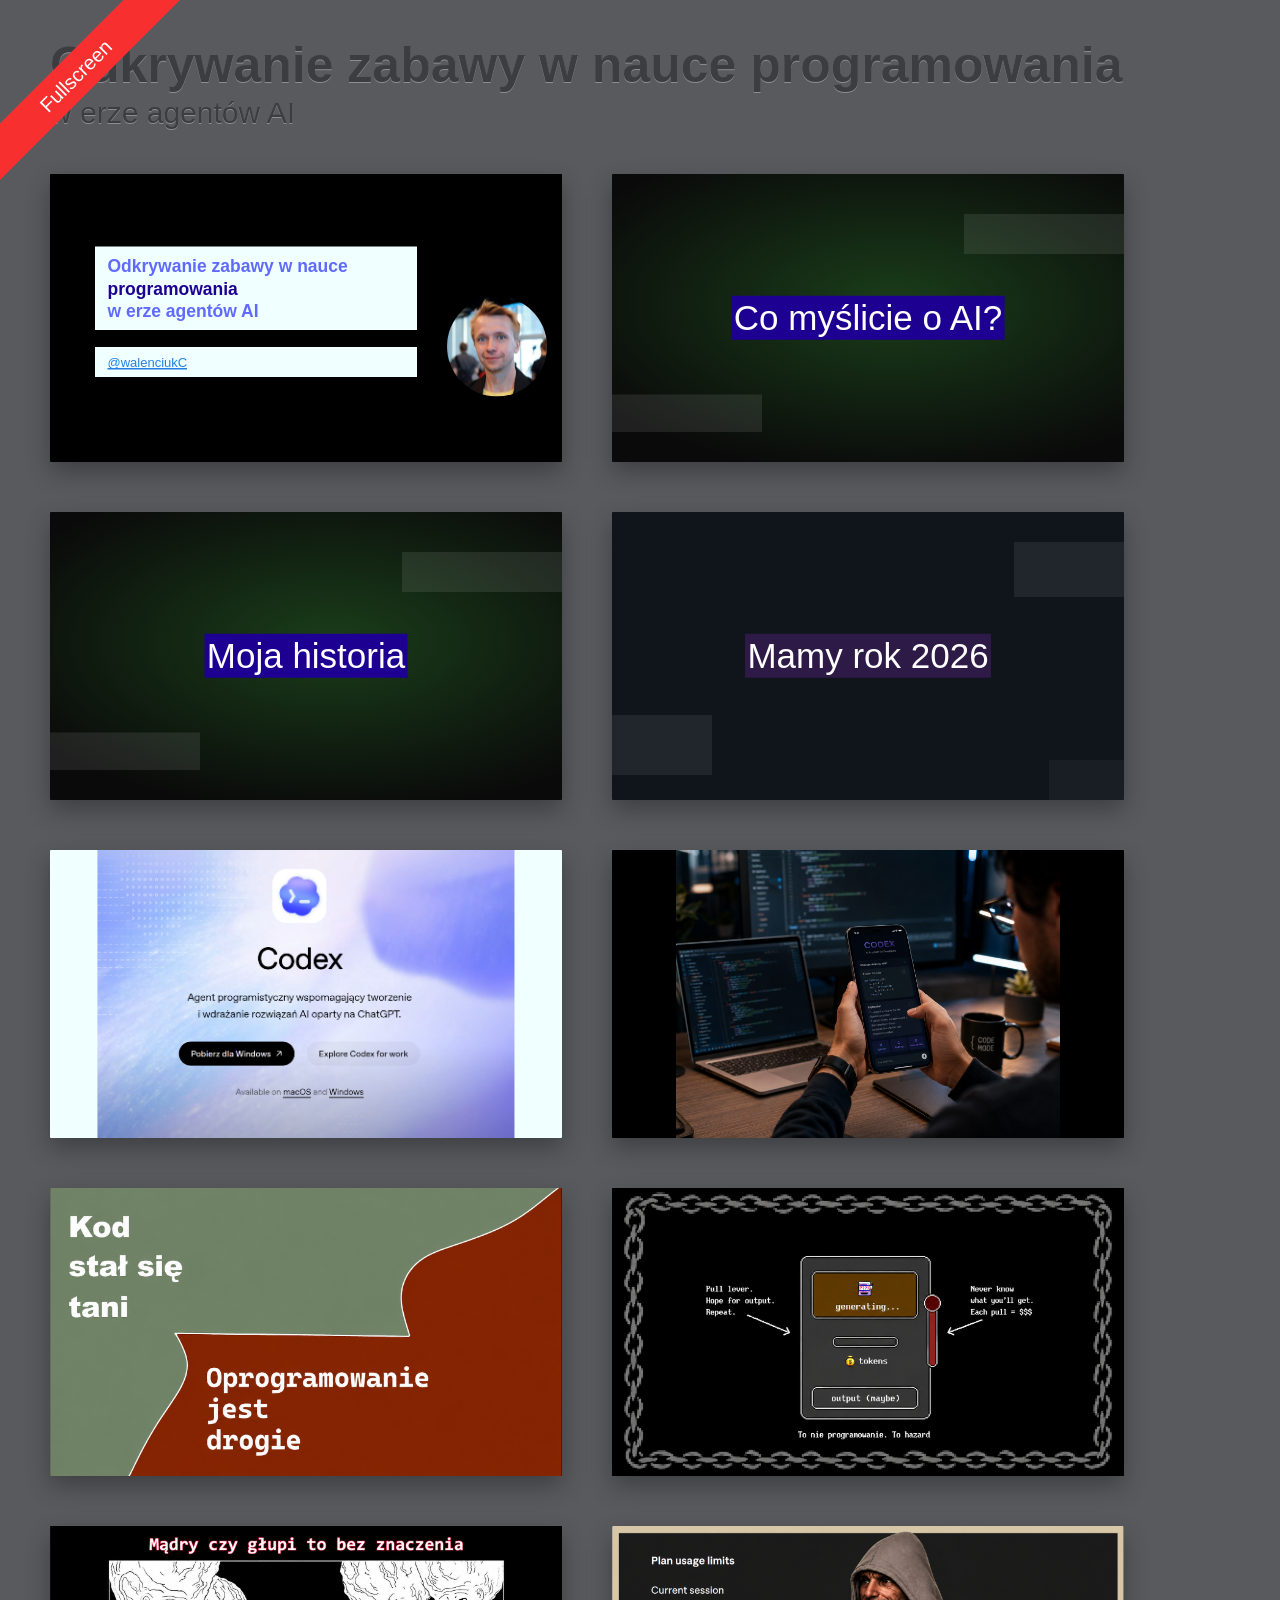
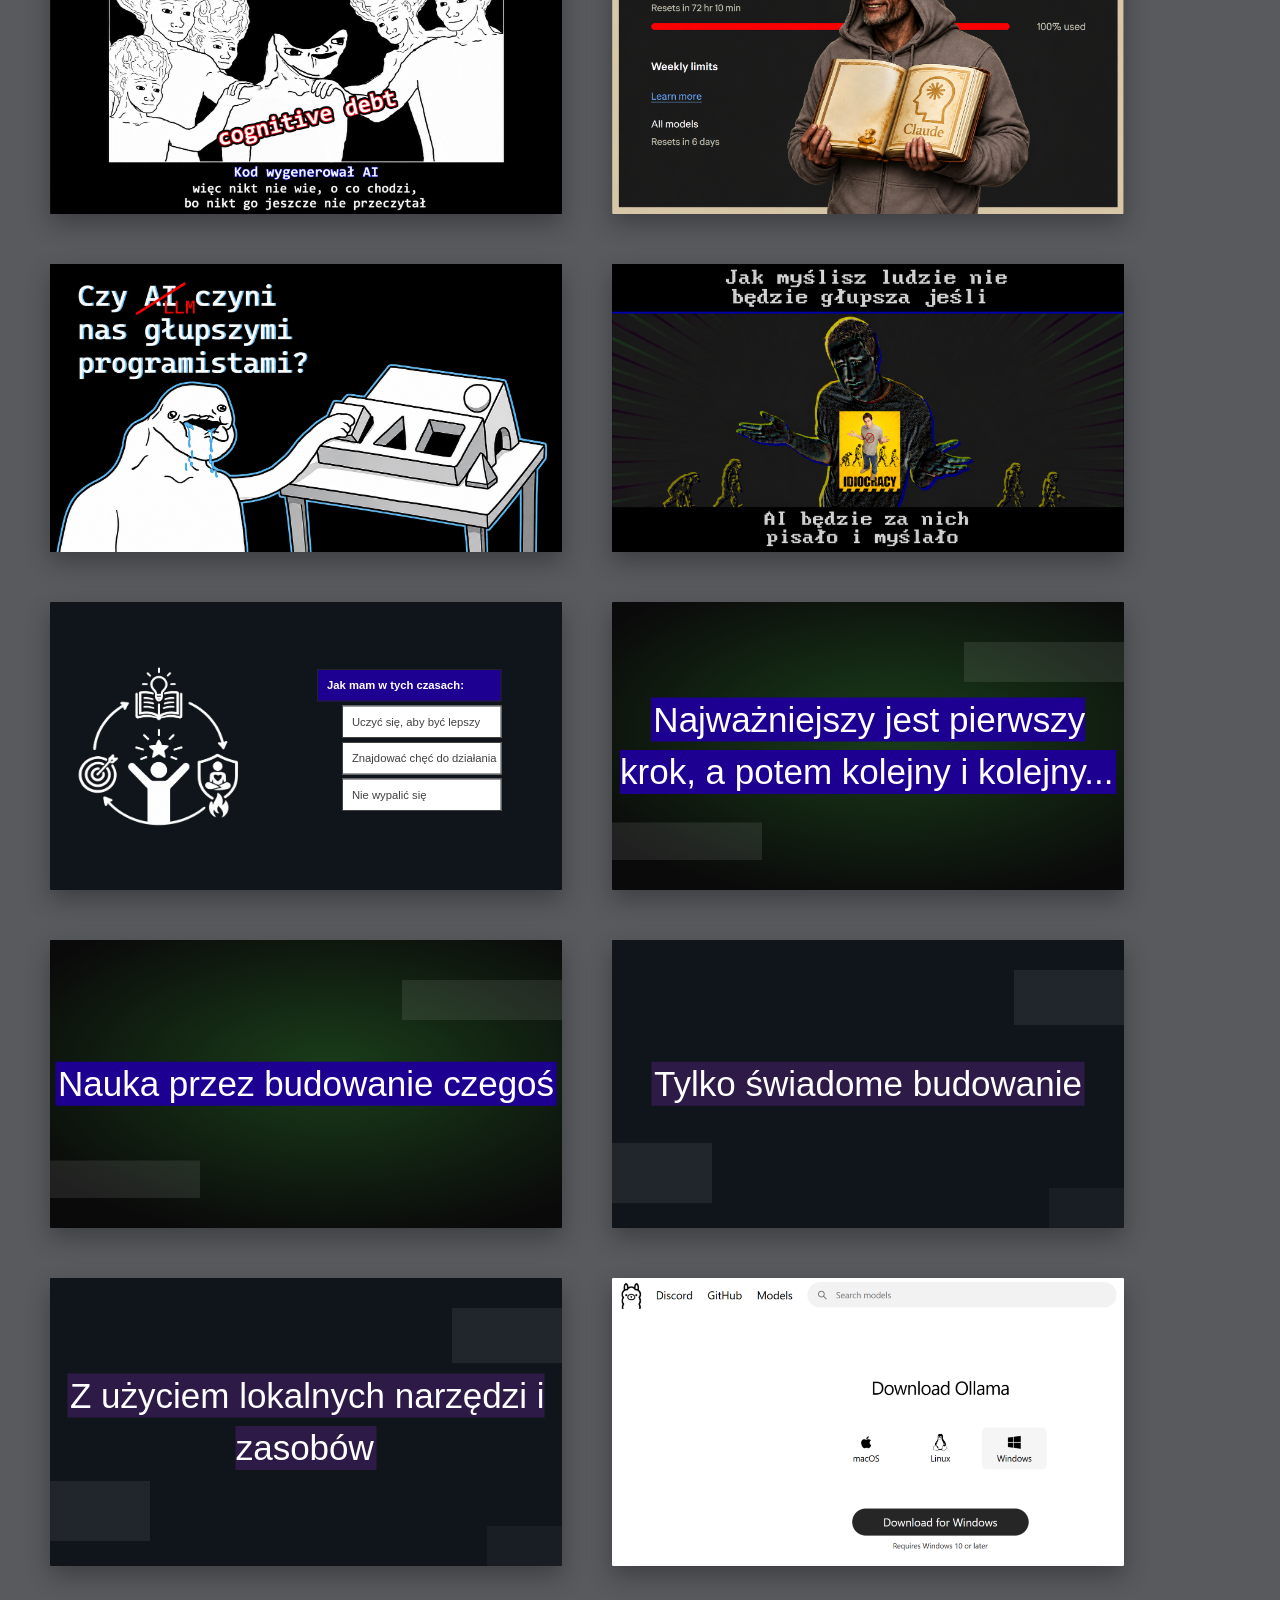
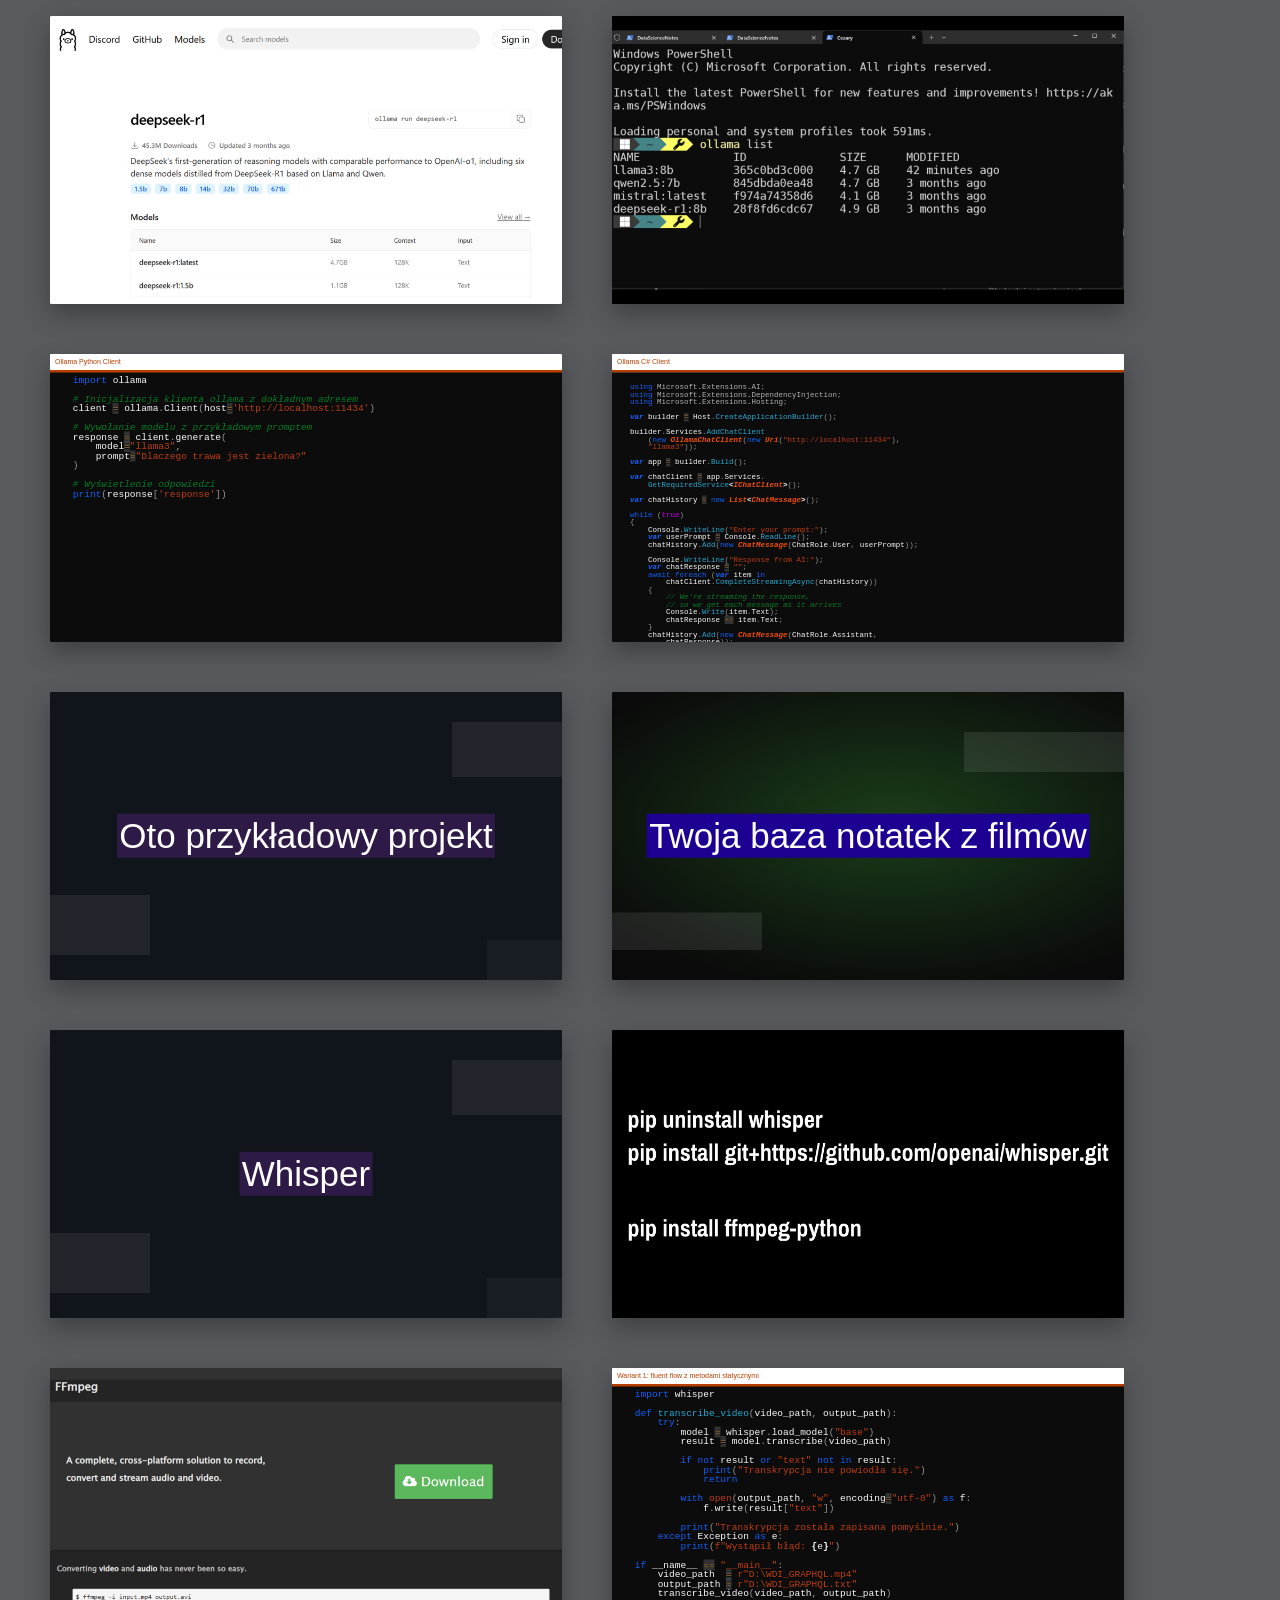
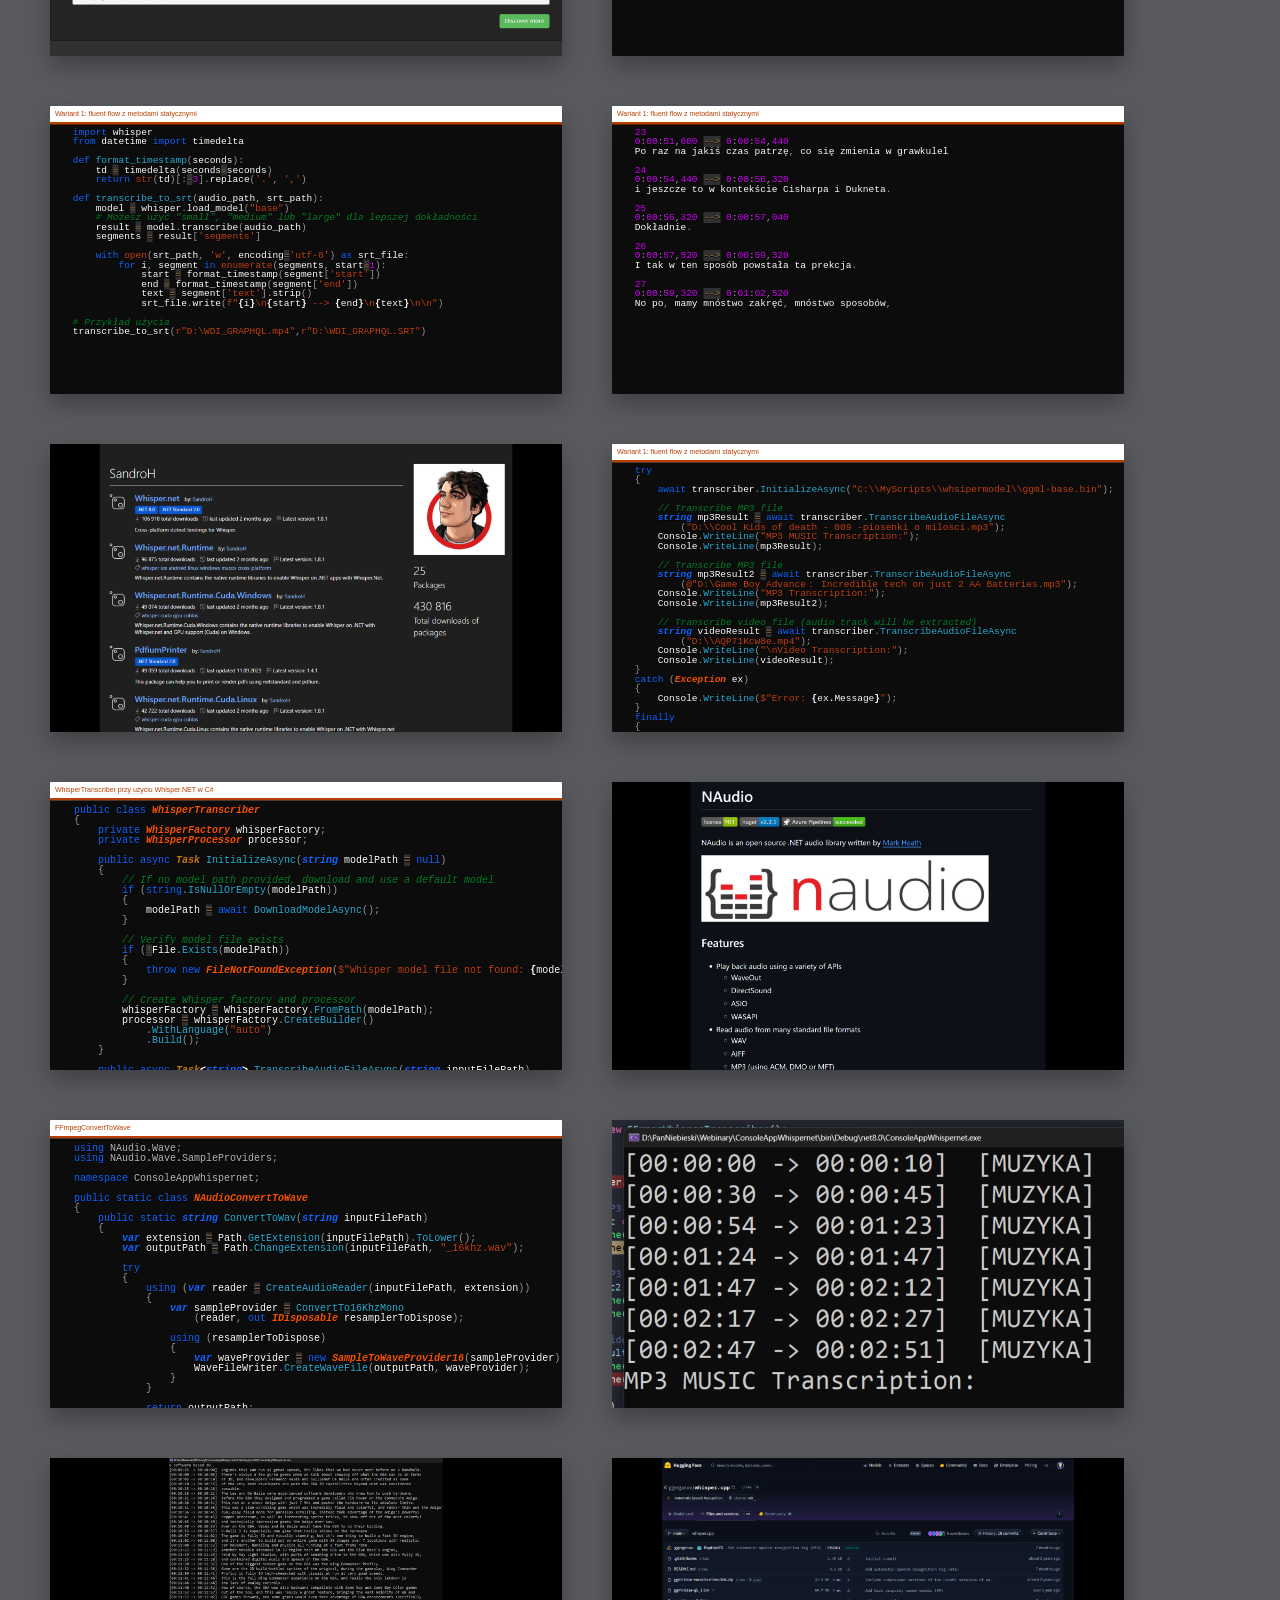
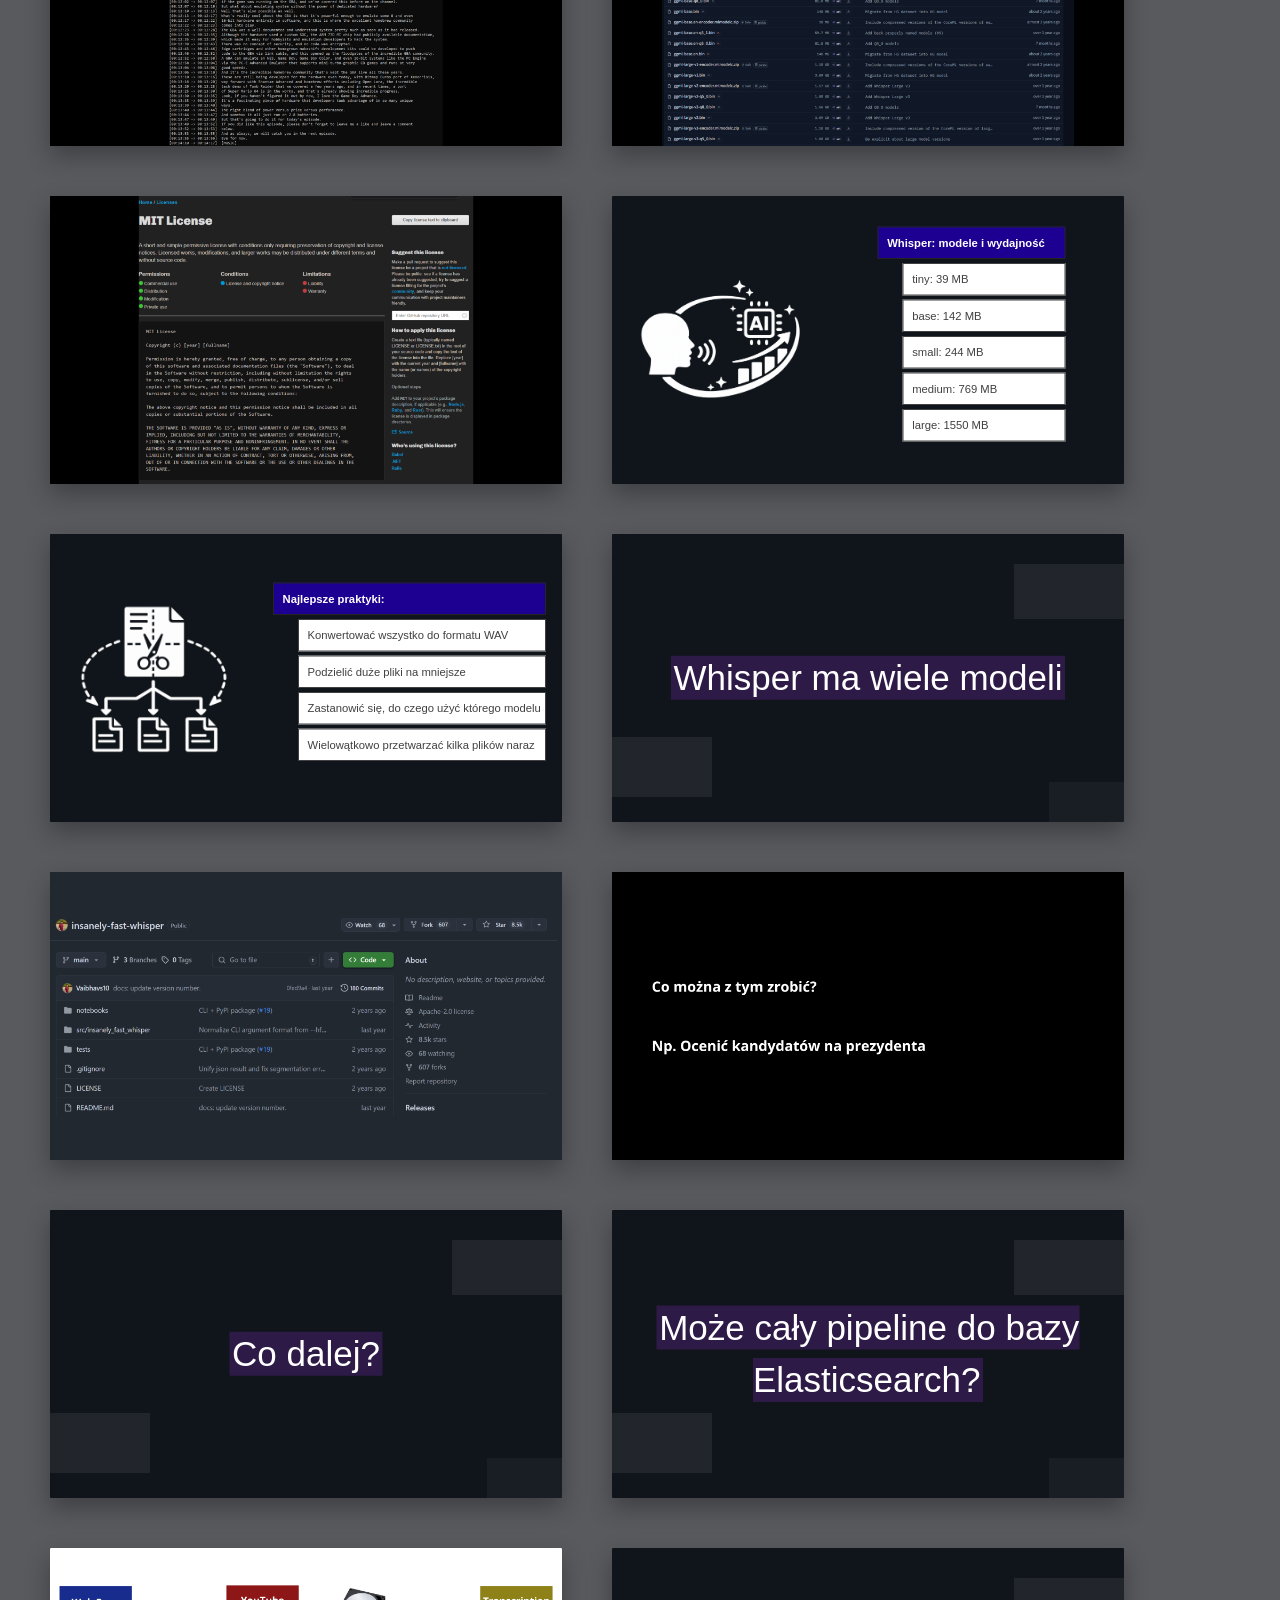
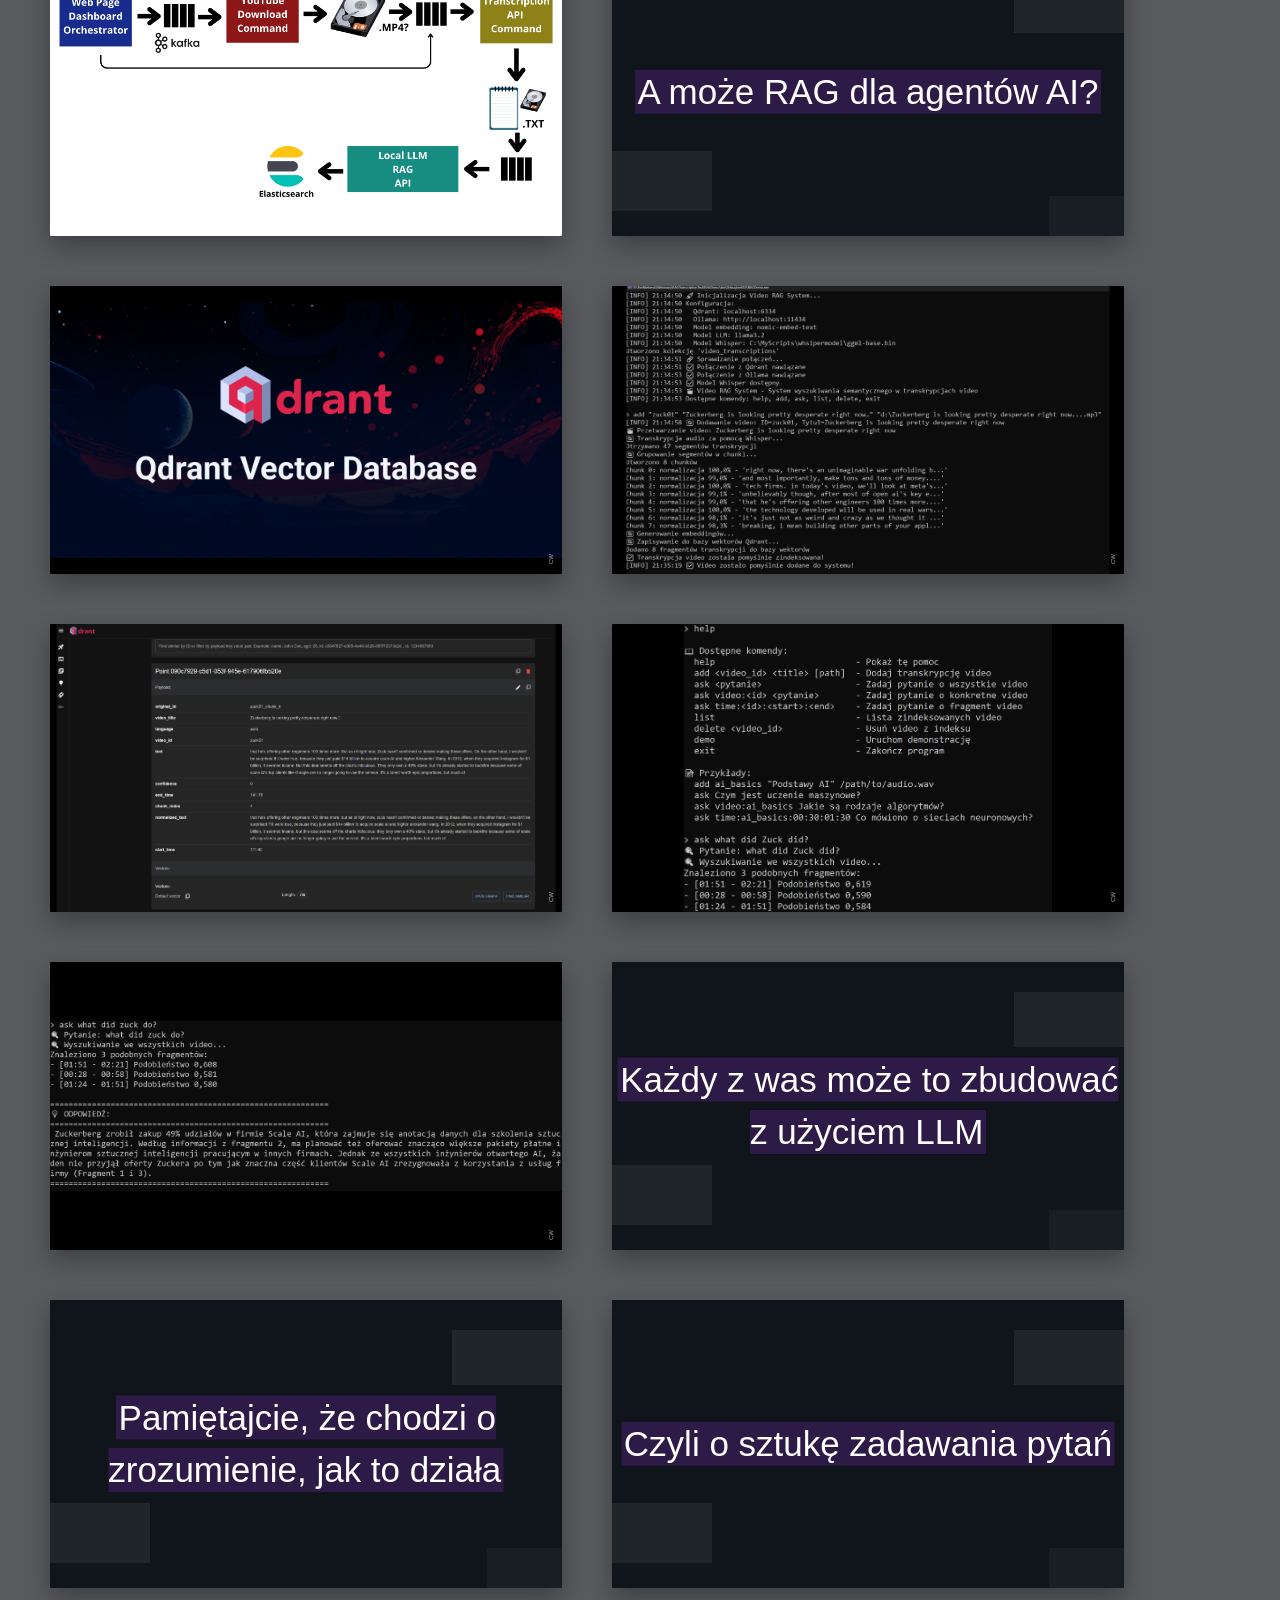
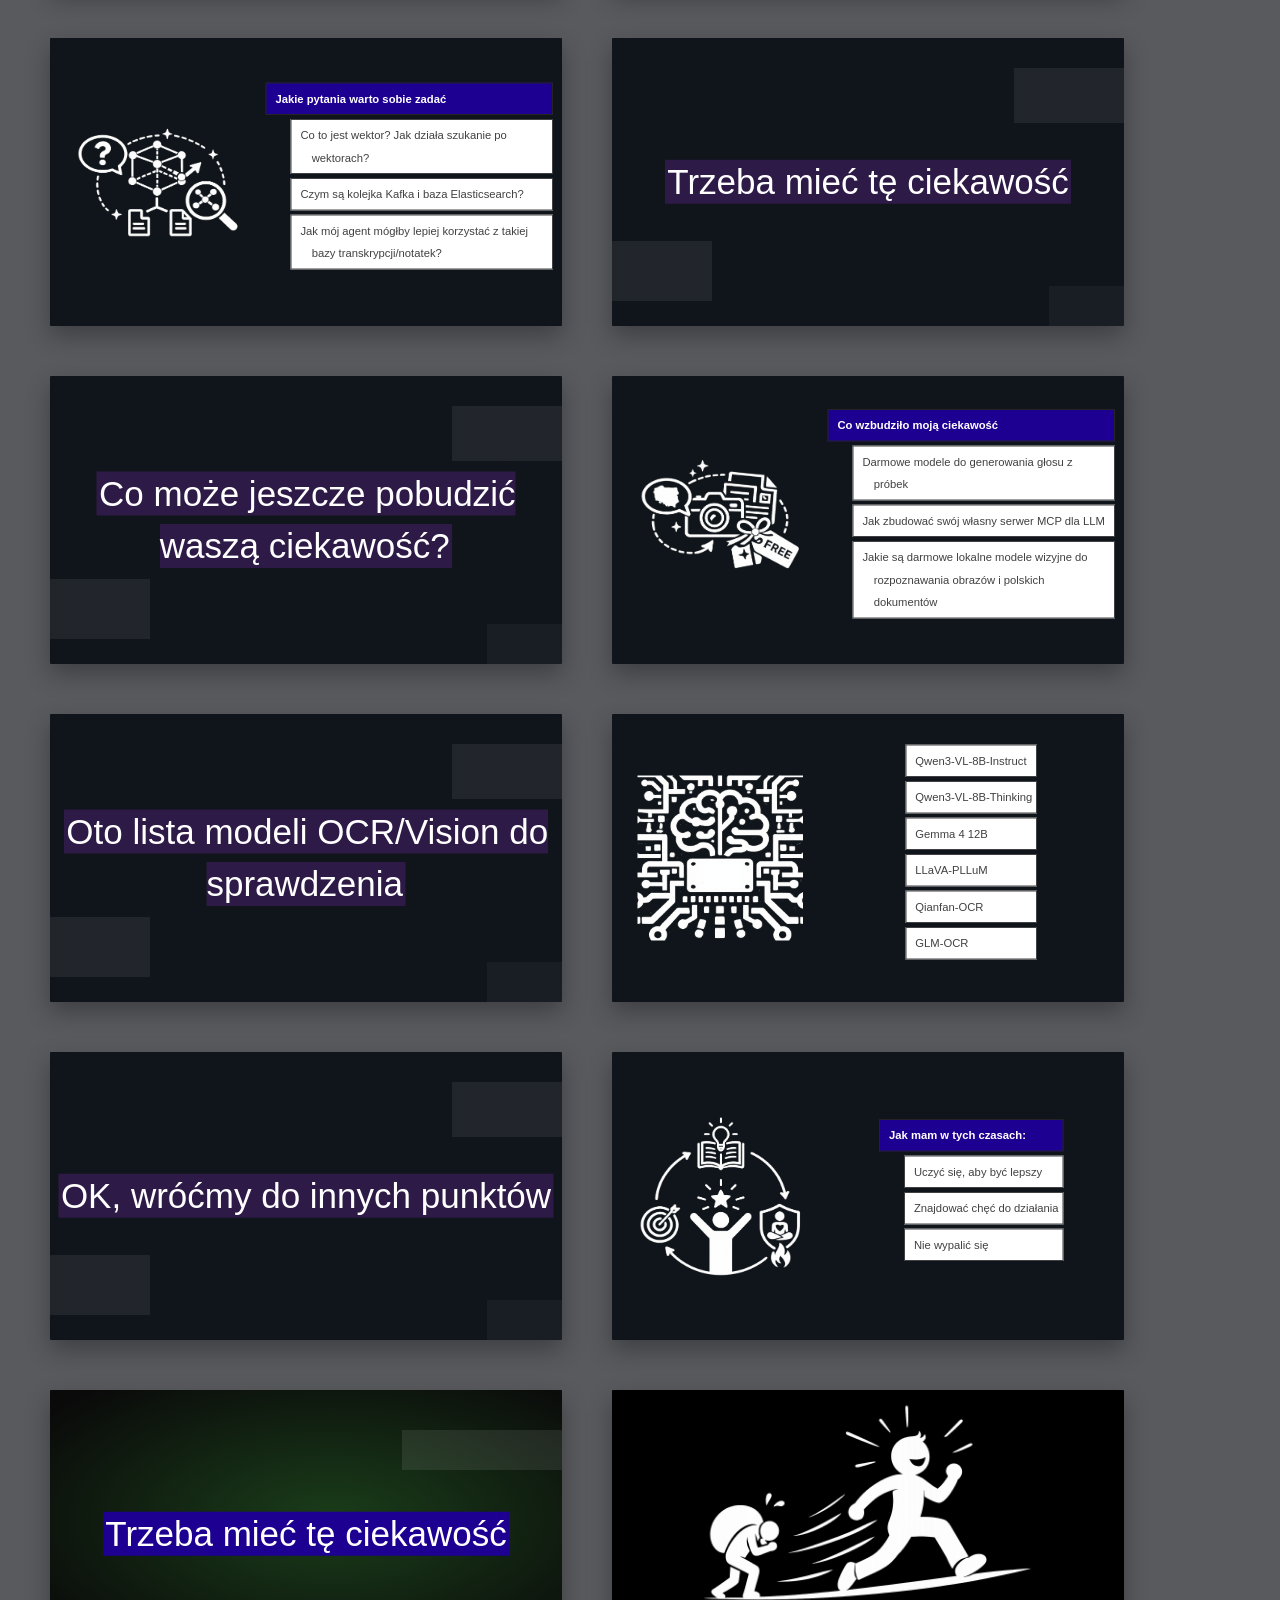
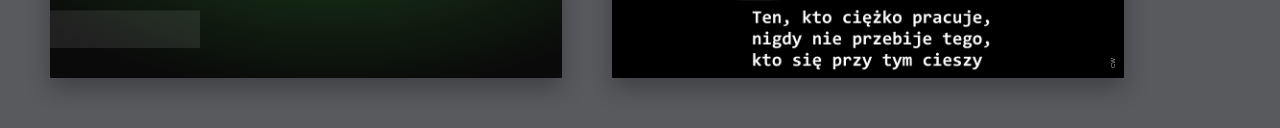
==== commit 21497980: "ADD SKIDE" ====
--- a/index.html
+++ b/index.html
@@ -688,7 +688,7 @@
             <section class="slide theme-dark tag-darkblue fullscreen">
         <div class="layout-splitpoint">
             <div class="split-image">
-                <img title="icon" src="pictures/iconsFr/01.png" />
+                <img title="icon" src="pictures/iconsFr/02-1.png" />
             </div>
             <div class="split-text">
                 <ol class="nonumbers">
